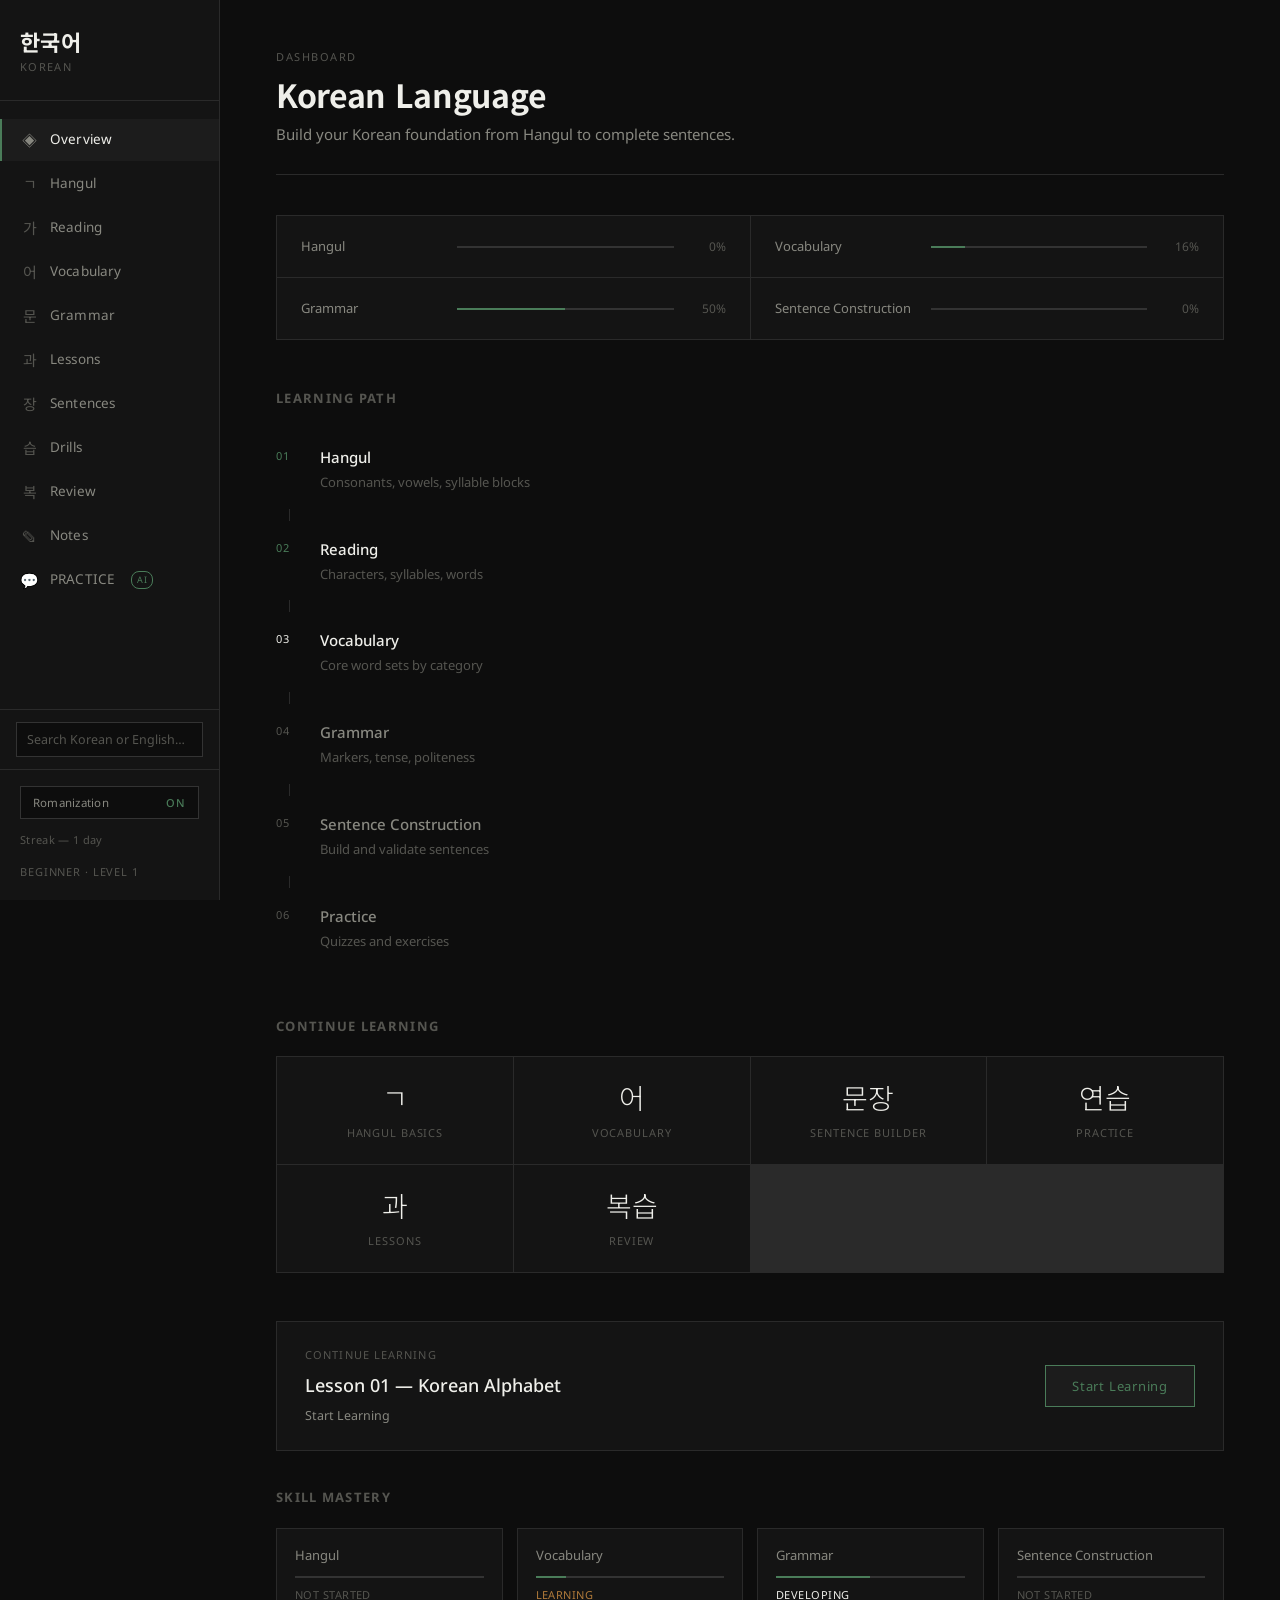
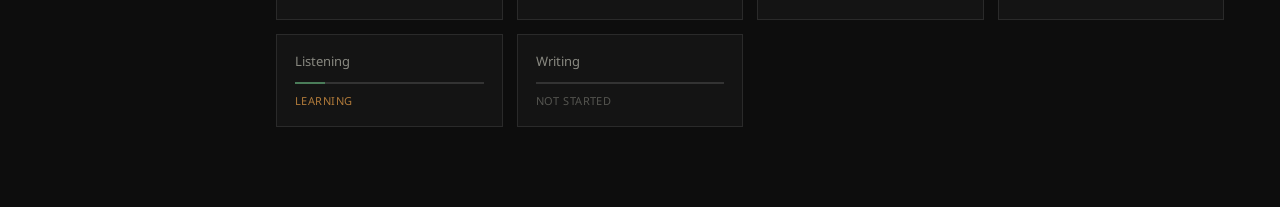
==== dashboard.html @ 7c40046c "Add files via upload" ====
<!DOCTYPE html>
<html lang="ko">
<head>
  <meta charset="UTF-8">
  <meta name="viewport" content="width=device-width, initial-scale=1.0">
  <title>한국어 — Korean Language</title>
  <link rel="preconnect" href="https://fonts.googleapis.com">
  <link rel="preconnect" href="https://fonts.gstatic.com" crossorigin>
  <link href="https://fonts.googleapis.com/css2?family=Noto+Sans+KR:wght@300;400;500;700&family=Noto+Sans:wght@300;400;500;600&display=swap" rel="stylesheet">
  <link rel="stylesheet" href="style.css">
</head>
<body>

  <!-- MOBILE TOPBAR -->
  <div class="mobile-topbar" id="mobileTopbar">
    <button type="button" class="mobile-menu-btn" id="mobileMenuBtn" aria-label="Toggle navigation menu" aria-expanded="false" aria-controls="sidebar">
      <span class="mobile-menu-icon"></span>
    </button>
    <span class="mobile-topbar-title">Korean Learning Dashboard</span>
  </div>

  <!-- SIDEBAR BACKDROP (mobile only) -->
  <div class="sidebar-backdrop" id="sidebarBackdrop"></div>

  <!-- SIDEBAR -->
  <nav class="sidebar" id="sidebar">
    <div class="sidebar-header">
      <span class="sidebar-logo-kr">한국어</span>
      <span class="sidebar-logo-en">Korean</span>
    </div>
    <ul class="sidebar-nav">
      <li><a href="#" class="nav-link active" data-section="overview">
        <span class="nav-icon">◈</span> Overview
      </a></li>
      <li><a href="#" class="nav-link" data-section="hangul">
        <span class="nav-icon">ㄱ</span> Hangul
      </a></li>
      <li><a href="#" class="nav-link" data-section="reading">
        <span class="nav-icon">가</span> Reading
      </a></li>
      <li><a href="#" class="nav-link" data-section="vocabulary">
        <span class="nav-icon">어</span> Vocabulary
      </a></li>
      <li><a href="#" class="nav-link" data-section="grammar">
        <span class="nav-icon">문</span> Grammar
      </a></li>
      <li><a href="#" class="nav-link" data-section="lessons">
        <span class="nav-icon">과</span> Lessons
      </a></li>
      <li><a href="#" class="nav-link" data-section="builder">
        <span class="nav-icon">장</span> Sentences
      </a></li>
      <li><a href="#" class="nav-link" data-section="practice">
        <span class="nav-icon">습</span> Drills
      </a></li>
      <li><a href="#" class="nav-link" data-section="review">
        <span class="nav-icon">복</span> Review
      </a></li>
      <li><a href="#" class="nav-link" data-section="notes">
        <span class="nav-icon">✎</span> Notes <span class="nav-badge-count" id="notesNavCount"></span>
      </a></li>
      <li><a href="practice.html" class="nav-link nav-link-external">
        <span class="nav-icon">💬</span> PRACTICE <span class="nav-badge-ai">AI</span>
      </a></li>
    </ul>
    <div class="sidebar-search">
      <input type="text" id="globalSearch" class="sidebar-search-input" placeholder="Search Korean or English…" aria-label="Search vocabulary, grammar, and Hangul">
      <div class="sidebar-search-results" id="globalSearchResults"></div>
    </div>
    <div class="sidebar-footer">
      <button class="rom-toggle" id="romToggle" type="button" aria-pressed="true">
        <span class="rom-toggle-label">Romanization</span>
        <span class="rom-toggle-state" id="romToggleState">ON</span>
      </button>
      <div class="sidebar-streak" id="sidebarStreak">Streak — 0 days</div>
      <span class="sidebar-level">Beginner · Level 1</span>
    </div>
  </nav>

  <!-- MOBILE NAV -->
  <nav class="mobile-nav" id="mobileNav">
    <a href="#" class="mobile-nav-link active" data-section="overview">Overview</a>
    <a href="#" class="mobile-nav-link" data-section="hangul">Hangul</a>
    <a href="#" class="mobile-nav-link" data-section="vocabulary">Vocab</a>
    <a href="#" class="mobile-nav-link" data-section="lessons">Lessons</a>
    <a href="#" class="mobile-nav-link" data-section="builder">Sentences</a>
    <a href="#" class="mobile-nav-link" data-section="practice">Drills</a>
    <a href="#" class="mobile-nav-link" data-section="review">Review</a>
    <a href="#" class="mobile-nav-link" data-section="notes">Notes</a>
    <a href="practice.html" class="mobile-nav-link">PRACTICE</a>
  </nav>

  <!-- MAIN CONTENT -->
  <main class="main" id="main">

    <!-- ===================== OVERVIEW ===================== -->
    <section class="section active" id="section-overview">
      <div class="section-header">
        <p class="section-eyebrow">Dashboard</p>
        <h1 class="section-title">Korean Language</h1>
        <p class="section-subtitle">Build your Korean foundation from Hangul to complete sentences.</p>
      </div>

      <div class="progress-grid" id="overviewProgressGrid">
        <div class="progress-card">
          <div class="progress-label">Hangul</div>
          <div class="progress-track">
            <div class="progress-fill" id="overviewProgressFill-hangul" style="width: 0%"></div>
          </div>
          <div class="progress-value" id="overviewProgressValue-hangul">0%</div>
        </div>
        <div class="progress-card">
          <div class="progress-label">Vocabulary</div>
          <div class="progress-track">
            <div class="progress-fill" id="overviewProgressFill-vocabulary" style="width: 0%"></div>
          </div>
          <div class="progress-value" id="overviewProgressValue-vocabulary">0%</div>
        </div>
        <div class="progress-card">
          <div class="progress-label">Grammar</div>
          <div class="progress-track">
            <div class="progress-fill" id="overviewProgressFill-grammar" style="width: 0%"></div>
          </div>
          <div class="progress-value" id="overviewProgressValue-grammar">0%</div>
        </div>
        <div class="progress-card">
          <div class="progress-label">Sentence Construction</div>
          <div class="progress-track">
            <div class="progress-fill" id="overviewProgressFill-sentence" style="width: 0%"></div>
          </div>
          <div class="progress-value" id="overviewProgressValue-sentence">0%</div>
        </div>
      </div>

      <div class="path-overview">
        <h2 class="subsection-title">Learning Path</h2>
        <div class="path-steps">
          <div class="path-step completed">
            <div class="path-step-num">01</div>
            <div class="path-step-info">
              <div class="path-step-name">Hangul</div>
              <div class="path-step-desc">Consonants, vowels, syllable blocks</div>
            </div>
          </div>
          <div class="path-connector"></div>
          <div class="path-step completed">
            <div class="path-step-num">02</div>
            <div class="path-step-info">
              <div class="path-step-name">Reading</div>
              <div class="path-step-desc">Characters, syllables, words</div>
            </div>
          </div>
          <div class="path-connector"></div>
          <div class="path-step active-step">
            <div class="path-step-num">03</div>
            <div class="path-step-info">
              <div class="path-step-name">Vocabulary</div>
              <div class="path-step-desc">Core word sets by category</div>
            </div>
          </div>
          <div class="path-connector"></div>
          <div class="path-step">
            <div class="path-step-num">04</div>
            <div class="path-step-info">
              <div class="path-step-name">Grammar</div>
              <div class="path-step-desc">Markers, tense, politeness</div>
            </div>
          </div>
          <div class="path-connector"></div>
          <div class="path-step">
            <div class="path-step-num">05</div>
            <div class="path-step-info">
              <div class="path-step-name">Sentence Construction</div>
              <div class="path-step-desc">Build and validate sentences</div>
            </div>
          </div>
          <div class="path-connector"></div>
          <div class="path-step">
            <div class="path-step-num">06</div>
            <div class="path-step-info">
              <div class="path-step-name">Practice</div>
              <div class="path-step-desc">Quizzes and exercises</div>
            </div>
          </div>
        </div>
      </div>

      <div class="overview-quick">
        <h2 class="subsection-title">Continue Learning</h2>
        <div class="quick-grid">
          <button class="quick-card" data-goto="hangul">
            <div class="quick-kr">ㄱ</div>
            <div class="quick-label">Hangul Basics</div>
          </button>
          <button class="quick-card" data-goto="vocabulary">
            <div class="quick-kr">어</div>
            <div class="quick-label">Vocabulary</div>
          </button>
          <button class="quick-card" data-goto="builder">
            <div class="quick-kr">문장</div>
            <div class="quick-label">Sentence Builder</div>
          </button>
          <button class="quick-card" data-goto="practice">
            <div class="quick-kr">연습</div>
            <div class="quick-label">Practice</div>
          </button>
          <button class="quick-card" data-goto="lessons">
            <div class="quick-kr">과</div>
            <div class="quick-label">Lessons</div>
          </button>
          <button class="quick-card" data-goto="review">
            <div class="quick-kr">복습</div>
            <div class="quick-label">Review</div>
          </button>
        </div>
      </div>

      <div class="overview-continue" id="overviewContinue"></div>
    </section>

    <!-- ===================== HANGUL ===================== -->
    <section class="section" id="section-hangul">
      <div class="section-header">
        <p class="section-eyebrow">Foundations</p>
        <h1 class="section-title">Hangul</h1>
        <p class="section-subtitle">The Korean writing system. 24 base letters form every syllable block.</p>
      </div>

      <div class="hangul-tabs">
        <button class="htab active" data-htab="consonants">Consonants</button>
        <button class="htab" data-htab="vowels">Vowels</button>
        <button class="htab" data-htab="syllables">Syllable Blocks</button>
        <button class="htab" data-htab="batchim">Batchim</button>
      </div>

      <!-- CONSONANTS -->
      <div class="htab-panel active" id="htab-consonants">
        <p class="panel-note">Korean has 14 basic consonants. Each has a name and a sound value.</p>
        <div class="hangul-grid" id="consonantGrid"></div>
        <div class="hangul-detail" id="consonantDetail">
          <div class="detail-placeholder">Select a consonant to explore it.</div>
        </div>
      </div>

      <!-- VOWELS -->
      <div class="htab-panel" id="htab-vowels">
        <p class="panel-note">Korean has 10 basic vowels and 11 compound vowels.</p>
        <div class="hangul-grid" id="vowelGrid"></div>
        <div class="hangul-detail" id="vowelDetail">
          <div class="detail-placeholder">Select a vowel to explore it.</div>
        </div>
      </div>

      <!-- SYLLABLE BLOCKS -->
      <div class="htab-panel" id="htab-syllables">
        <p class="panel-note">Korean syllables are written as blocks. Each block contains at minimum one consonant and one vowel.</p>
        <div class="syllable-demo">
          <div class="syllable-equation">
            <div class="syllable-part">
              <div class="syl-char">ㄱ</div>
              <div class="syl-role">Consonant (onset)</div>
            </div>
            <div class="syllable-plus">+</div>
            <div class="syllable-part">
              <div class="syl-char">ㅏ</div>
              <div class="syl-role">Vowel</div>
            </div>
            <div class="syllable-plus">=</div>
            <div class="syllable-part result">
              <div class="syl-char">가</div>
              <div class="syl-role">Syllable block</div>
            </div>
          </div>
        </div>
        <div class="syllable-examples">
          <div class="syl-example-row" id="syllableExamples"></div>
        </div>
      </div>

      <!-- BATCHIM -->
      <div class="htab-panel" id="htab-batchim">
        <p class="panel-note">Batchim (받침) is the final consonant in a syllable block. It sits below the vowel.</p>
        <div class="batchim-demo">
          <div class="syllable-equation">
            <div class="syllable-part">
              <div class="syl-char">ㄱ</div>
              <div class="syl-role">Onset</div>
            </div>
            <div class="syllable-plus">+</div>
            <div class="syllable-part">
              <div class="syl-char">ㅏ</div>
              <div class="syl-role">Vowel</div>
            </div>
            <div class="syllable-plus">+</div>
            <div class="syllable-part">
              <div class="syl-char">ㄱ</div>
              <div class="syl-role">Batchim</div>
            </div>
            <div class="syllable-plus">=</div>
            <div class="syllable-part result">
              <div class="syl-char">각</div>
              <div class="syl-role">Syllable with batchim</div>
            </div>
          </div>
        </div>
        <div class="batchim-grid" id="batchimGrid"></div>
      </div>

      <!-- CONSTRUCTOR -->
      <div class="hangul-constructor">
        <h2 class="subsection-title">Syllable Constructor</h2>
        <p class="panel-note">Select a consonant and a vowel to form a syllable block.</p>
        <div class="constructor-area">
          <div class="constructor-picker">
            <div class="picker-group">
              <div class="picker-label">Consonant</div>
              <div class="picker-chars" id="constructorConsonants"></div>
            </div>
            <div class="picker-group">
              <div class="picker-label">Vowel</div>
              <div class="picker-chars" id="constructorVowels"></div>
            </div>
          </div>
          <div class="constructor-result">
            <div class="result-equation" id="constructorEquation">
              <span class="eq-part" id="eqConsonant">—</span>
              <span class="eq-op">+</span>
              <span class="eq-part" id="eqVowel">—</span>
              <span class="eq-op">=</span>
              <span class="eq-result" id="eqResult">—</span>
            </div>
          </div>
        </div>
      </div>
    </section>

    <!-- ===================== READING ===================== -->
    <section class="section" id="section-reading">
      <div class="section-header">
        <p class="section-eyebrow">Reading</p>
        <h1 class="section-title">Reading Practice</h1>
        <p class="section-subtitle">From individual characters to complete words and phrases.</p>
      </div>

      <div class="reading-levels">
        <div class="reading-level">
          <div class="rl-label">Characters</div>
          <div class="rl-chars">
            <span class="rl-char">가</span>
            <span class="rl-char">나</span>
            <span class="rl-char">다</span>
            <span class="rl-char">라</span>
            <span class="rl-char">마</span>
            <span class="rl-char">바</span>
            <span class="rl-char">사</span>
            <span class="rl-char">아</span>
          </div>
        </div>
        <div class="reading-level">
          <div class="rl-label">Words</div>
          <div class="rl-words">
            <div class="rl-word">
              <div class="rl-word-kr">학교</div>
              <div class="rl-word-rom">hak·gyo</div>
              <div class="rl-word-en">school</div>
            </div>
            <div class="rl-word">
              <div class="rl-word-kr">친구</div>
              <div class="rl-word-rom">chin·gu</div>
              <div class="rl-word-en">friend</div>
            </div>
            <div class="rl-word">
              <div class="rl-word-kr">한국어</div>
              <div class="rl-word-rom">han·gu·geo</div>
              <div class="rl-word-en">Korean language</div>
            </div>
            <div class="rl-word">
              <div class="rl-word-kr">사랑</div>
              <div class="rl-word-rom">sa·rang</div>
              <div class="rl-word-en">love</div>
            </div>
          </div>
        </div>
        <div class="reading-level">
          <div class="rl-label">Sentences</div>
          <div class="rl-sentences">
            <div class="rl-sentence">
              <div class="rl-sentence-kr">안녕하세요.</div>
              <div class="rl-sentence-en">Hello. (formal greeting)</div>
            </div>
            <div class="rl-sentence">
              <div class="rl-sentence-kr">감사합니다.</div>
              <div class="rl-sentence-en">Thank you.</div>
            </div>
            <div class="rl-sentence">
              <div class="rl-sentence-kr">저는 학생이에요.</div>
              <div class="rl-sentence-en">I am a student.</div>
            </div>
            <div class="rl-sentence">
              <div class="rl-sentence-kr">한국어를 공부해요.</div>
              <div class="rl-sentence-en">I study Korean.</div>
            </div>
          </div>
        </div>
      </div>
    </section>

    <!-- ===================== VOCABULARY ===================== -->
    <section class="section" id="section-vocabulary">
      <div class="section-header">
        <p class="section-eyebrow">Vocabulary</p>
        <h1 class="section-title">Word Sets</h1>
        <p class="section-subtitle">Core vocabulary organized by category.</p>
      </div>

      <div class="vocab-category-tabs">
        <button class="vtab active" data-vcat="greetings">Greetings</button>
        <button class="vtab" data-vcat="numbers">Numbers</button>
        <button class="vtab" data-vcat="people">People</button>
        <button class="vtab" data-vcat="places">Places</button>
        <button class="vtab" data-vcat="food">Food</button>
        <button class="vtab" data-vcat="daily">Daily Life</button>
      </div>

      <div class="vocab-list" id="vocabList"></div>
    </section>

    <!-- ===================== GRAMMAR ===================== -->
    <section class="section" id="section-grammar">
      <div class="section-header">
        <p class="section-eyebrow">Grammar</p>
        <h1 class="section-title">Korean Grammar</h1>
        <p class="section-subtitle">Korean is an SOV language. Markers attach to nouns to indicate their grammatical role.</p>
      </div>

      <div class="grammar-lessons" id="grammarLessons"></div>
    </section>

    <!-- ===================== SENTENCE BUILDER ===================== -->
    <section class="section" id="section-builder">
      <div class="section-header">
        <p class="section-eyebrow">Sentence Construction</p>
        <h1 class="section-title">Sentence Builder</h1>
        <p class="section-subtitle">Arrange word blocks to form correct Korean sentences.</p>
      </div>

      <div class="builder-mode-tabs" id="builderModeTabs">
        <button class="bmtab active" data-bmode="guided">1 · Guided</button>
        <button class="bmtab" data-bmode="distractor">2 · Distractors</button>
        <button class="bmtab" data-bmode="order">3 · Word Order</button>
        <button class="bmtab" data-bmode="semiguided">4 · Semi-Guided</button>
        <button class="bmtab" data-bmode="free">5 · Free Writing</button>
      </div>

      <div class="builder-progress-bar">
        <div class="builder-level-label">Level <span id="builderLevelNum">1</span> · <span id="builderLevelDesc">Basic Subject + Verb</span></div>
        <div class="builder-level-track">
          <div class="builder-level-fill" id="builderLevelFill"></div>
        </div>
      </div>

      <div class="builder-exercise" id="builderExerciseGuided">
        <div class="builder-prompt">
          <div class="builder-prompt-label">Translate into Korean:</div>
          <div class="builder-prompt-text" id="builderPrompt"></div>
        </div>

        <div class="builder-workspace">
          <div class="builder-workspace-label">Your sentence</div>
          <div class="builder-slots" id="builderSlots"></div>
          <button class="builder-clear" id="builderClear">Clear</button>
        </div>

        <div class="builder-blocks-area">
          <div class="builder-blocks-label" id="builderBlocksLabel">Available words</div>
          <div class="builder-blocks" id="builderBlocks"></div>
        </div>

        <div class="builder-feedback" id="builderFeedback"></div>
        <div class="builder-explanation" id="builderExplanation"></div>

        <div class="builder-actions">
          <button class="btn-check" id="builderCheck">Check</button>
          <button class="btn-next" id="builderNext" style="display:none">Next Exercise</button>
        </div>
      </div>

      <!-- FREE WRITING MODE -->
      <div class="builder-exercise builder-free" id="builderExerciseFree" style="display:none">
        <div class="builder-prompt">
          <div class="builder-prompt-label">Write in Korean:</div>
          <div class="builder-prompt-text" id="freePrompt"></div>
        </div>
        <textarea class="free-writing-input" id="freeInput" rows="2" placeholder="한국어로 입력하세요…" aria-label="Free writing Korean input"></textarea>

        <div class="keyboard-toggle-row">
          <button class="keyboard-toggle" id="freeKeyboardToggle" type="button">Show Korean Keyboard</button>
        </div>
        <div class="korean-keyboard" id="freeKeyboard" style="display:none"></div>

        <div class="builder-feedback" id="freeFeedback"></div>
        <div class="builder-explanation" id="freeExplanation"></div>

        <div class="builder-actions">
          <button class="btn-check" id="freeCheck">Check</button>
          <button class="btn-next" id="freeNext" style="display:none">Next Exercise</button>
        </div>
      </div>
    </section>

    <!-- ===================== PRACTICE ===================== -->
    <section class="section" id="section-practice">
      <div class="section-header">
        <p class="section-eyebrow">Practice</p>
        <h1 class="section-title">Exercises</h1>
        <p class="section-subtitle">Test your knowledge with focused drills.</p>
      </div>

      <div class="practice-mode-tabs">
        <button class="ptab active" data-pmode="hangul-quiz">Hangul Quiz</button>
        <button class="ptab" data-pmode="vocab-quiz">Vocabulary Quiz</button>
        <button class="ptab" data-pmode="word-order">Word Order</button>
        <button class="ptab" data-pmode="listening">Listening</button>
        <button class="ptab" data-pmode="translation">Translation</button>
        <button class="ptab" data-pmode="free-writing">Free Writing</button>
        <button class="ptab" data-pmode="dictation">Dictation</button>
        <button class="ptab" data-pmode="conversation">Conversation</button>
        <button class="ptab" data-pmode="debate">Debate / Opinion</button>
      </div>

      <div class="practice-area" id="practiceArea"></div>
    </section>

    <!-- ===================== LESSONS ===================== -->
    <section class="section" id="section-lessons">
      <div class="section-header">
        <p class="section-eyebrow">Guided Curriculum</p>
        <h1 class="section-title">Lessons</h1>
        <p class="section-subtitle">A structured course from the Hangul alphabet to full Korean sentences.</p>
      </div>

      <div class="lesson-continue" id="lessonContinue"></div>

      <div class="lesson-curriculum" id="lessonCurriculum"></div>

      <!-- LESSON VIEW (single focused lesson) -->
      <div class="lesson-view" id="lessonView">
        <button class="lesson-back" id="lessonBack" aria-label="Back to curriculum">← Back to Lessons</button>
        <div class="lesson-view-inner" id="lessonViewInner"></div>
      </div>
    </section>

    <!-- ===================== REVIEW ===================== -->
    <section class="section" id="section-review">
      <div class="section-header">
        <p class="section-eyebrow">Reinforcement</p>
        <h1 class="section-title">Review</h1>
        <p class="section-subtitle">Bring back material you've already studied, and revisit past mistakes.</p>
      </div>

      <div class="review-summary" id="reviewSummary"></div>

      <div class="review-mistakes" id="reviewMistakes"></div>

      <div class="review-session" id="reviewSession"></div>
    </section>

    <!-- ===================== NOTES ===================== -->
    <section class="section" id="section-notes">
      <div class="section-header">
        <p class="section-eyebrow">Your Own Words</p>
        <h1 class="section-title">Notes</h1>
        <p class="section-subtitle">Write down anything you want to remember — no limit on how many notes or how long they are. Saved on this device, exportable as PDF, and shareable.</p>
      </div>

      <div class="notes-toolbar">
        <button class="btn-primary" id="notesNewBtn" type="button">+ New Note</button>
        <input type="text" id="notesSearch" class="notes-search-input" placeholder="Search your notes…" aria-label="Search notes">
        <select id="notesTagFilter" class="notes-tag-filter" aria-label="Filter by tag">
          <option value="">All tags</option>
        </select>
        <div class="notes-toolbar-spacer"></div>
        <button class="btn-secondary" id="notesExportAllBtn" type="button">Export All as PDF</button>
        <button class="btn-secondary" id="notesShareAllBtn" type="button">Share All</button>
      </div>

      <div class="notes-empty" id="notesEmpty" style="display:none">
        <p>You haven't written any notes yet.</p>
        <p class="notes-empty-sub">Tip: while studying Vocabulary or Grammar, click the small "＋ Note" button next to any word or sentence to save it here instantly.</p>
      </div>

      <div class="notes-grid" id="notesGrid"></div>
    </section>

  </main>

  <!-- NOTE EDITOR MODAL -->
  <div class="notes-modal-backdrop" id="notesModalBackdrop">
    <div class="notes-modal" role="dialog" aria-modal="true" aria-labelledby="notesModalTitle">
      <div class="notes-modal-header">
        <span id="notesModalTitle">New Note</span>
        <button class="notes-modal-close" id="notesModalClose" type="button" aria-label="Close">×</button>
      </div>
      <div class="notes-modal-body">
        <div class="notes-modal-source" id="notesModalSource" style="display:none"></div>
        <input type="text" id="notesFieldTitle" class="notes-field-title" placeholder="Note title…" maxlength="200">
        <div class="notes-field-row">
          <label for="notesFieldTag" class="notes-field-label">Tag</label>
          <select id="notesFieldTag" class="notes-field-tag">
            <option value="general">General</option>
            <option value="hangul">Hangul</option>
            <option value="vocabulary">Vocabulary</option>
            <option value="grammar">Grammar</option>
            <option value="lesson">Lesson</option>
            <option value="mistake">Mistake to fix</option>
            <option value="culture">Culture</option>
            <option value="question">Question</option>
          </select>
        </div>
        <textarea id="notesFieldBody" class="notes-field-body" placeholder="Write as much as you want — there's no character limit…" rows="10"></textarea>
      </div>
      <div class="notes-modal-footer">
        <button class="btn-secondary" id="notesDeleteBtn" type="button" style="display:none">Delete</button>
        <div class="notes-modal-footer-spacer"></div>
        <button class="btn-secondary" id="notesCancelBtn" type="button">Cancel</button>
        <button class="btn-primary" id="notesSaveBtn" type="button">Save Note</button>
      </div>
    </div>
  </div>

  <script src="notesStorage.js"></script>
  <script src="pdfExport.js"></script>
  <script src="script.js"></script>
</body>
</html>
---- style.css ----
/* ============================================================
   KOREAN LANGUAGE LEARNING PLATFORM
   Design: Formal · Minimal · Monochrome
   ============================================================ */

/* --- TOKENS ------------------------------------------------- */
:root {
  --bg:          #0D0D0D;
  --surface:     #141414;
  --surface-2:   #1C1C1C;
  --border:      #2A2A2A;
  --border-light:#333333;
  --text:        #EFEFEA;
  --text-muted:  #888880;
  --text-dim:    #555550;
  --accent:      #4A7C59;   /* success / active only */
  --warn:        #B07A3A;
  --error:       #8A3A3A;
  --kr-font:     'Noto Sans KR', 'Apple SD Gothic Neo', 'Malgun Gothic', sans-serif;
  --ui-font:     'Noto Sans', -apple-system, BlinkMacSystemFont, sans-serif;
  --sidebar-w:   220px;
  --mobile-nav-h:52px;
  --mobile-topbar-h: 52px;
  --transition:  0.15s ease;
}

/* --- RESET -------------------------------------------------- */
*, *::before, *::after { box-sizing: border-box; margin: 0; padding: 0; }
html { font-size: 16px; scroll-behavior: smooth; }
body {
  background: var(--bg);
  color: var(--text);
  font-family: var(--ui-font);
  line-height: 1.6;
  min-height: 100vh;
  overflow-x: hidden;
}
a { color: inherit; text-decoration: none; }
button { cursor: pointer; font-family: inherit; }
ul { list-style: none; }

/* --- SIDEBAR ------------------------------------------------ */
.sidebar {
  position: fixed;
  top: 0; left: 0;
  width: var(--sidebar-w);
  height: 100vh;
  background: var(--surface);
  border-right: 1px solid var(--border);
  display: flex;
  flex-direction: column;
  z-index: 100;
  overflow-y: auto;
}

.sidebar-header {
  padding: 28px 20px 24px;
  border-bottom: 1px solid var(--border);
}
.sidebar-logo-kr {
  display: block;
  font-family: var(--kr-font);
  font-size: 22px;
  font-weight: 700;
  letter-spacing: 0.02em;
  color: var(--text);
  line-height: 1.2;
}
.sidebar-logo-en {
  display: block;
  font-size: 11px;
  letter-spacing: 0.12em;
  text-transform: uppercase;
  color: var(--text-dim);
  margin-top: 4px;
}

.sidebar-nav {
  padding: 16px 0;
  flex: 1;
}
.sidebar-nav li { margin: 2px 0; }

.nav-link {
  display: flex;
  align-items: center;
  gap: 10px;
  padding: 9px 20px;
  font-size: 13.5px;
  font-weight: 400;
  color: var(--text-muted);
  letter-spacing: 0.01em;
  transition: color var(--transition), background var(--transition);
  border-radius: 0;
}
.nav-link:hover { color: var(--text); background: var(--surface-2); }
.nav-link.active {
  color: var(--text);
  background: var(--surface-2);
  border-left: 2px solid var(--accent);
  padding-left: 18px;
}

.nav-icon {
  font-family: var(--kr-font);
  font-size: 15px;
  width: 20px;
  text-align: center;
  color: var(--text-dim);
  flex-shrink: 0;
}
.nav-link.active .nav-icon,
.nav-link:hover .nav-icon { color: var(--text-muted); }

.sidebar-footer {
  padding: 16px 20px;
  border-top: 1px solid var(--border);
}
.sidebar-level {
  font-size: 11px;
  letter-spacing: 0.08em;
  text-transform: uppercase;
  color: var(--text-dim);
}

/* --- MAIN --------------------------------------------------- */
.main {
  margin-left: var(--sidebar-w);
  min-height: 100vh;
  padding: 48px 56px 80px;
  max-width: calc(860px + var(--sidebar-w));
}

/* --- SECTIONS ----------------------------------------------- */
.section { display: none; }
.section.active { display: block; }

.section-header {
  margin-bottom: 40px;
  border-bottom: 1px solid var(--border);
  padding-bottom: 28px;
}
.section-eyebrow {
  font-size: 11px;
  letter-spacing: 0.14em;
  text-transform: uppercase;
  color: var(--text-dim);
  margin-bottom: 10px;
}
.section-title {
  font-family: var(--kr-font);
  font-size: 32px;
  font-weight: 700;
  line-height: 1.15;
  color: var(--text);
  letter-spacing: -0.01em;
}
.section-subtitle {
  margin-top: 10px;
  font-size: 15px;
  color: var(--text-muted);
  line-height: 1.6;
  max-width: 560px;
}

.subsection-title {
  font-size: 13px;
  letter-spacing: 0.1em;
  text-transform: uppercase;
  color: var(--text-dim);
  margin-bottom: 20px;
}

/* --- PROGRESS GRID ----------------------------------------- */
.progress-grid {
  display: grid;
  grid-template-columns: repeat(2, 1fr);
  gap: 1px;
  background: var(--border);
  border: 1px solid var(--border);
  margin-bottom: 48px;
}
.progress-card {
  background: var(--surface);
  padding: 20px 24px;
  display: flex;
  align-items: center;
  gap: 16px;
}
.progress-label {
  font-size: 13px;
  color: var(--text-muted);
  min-width: 140px;
  flex-shrink: 0;
}
.progress-track {
  flex: 1;
  height: 2px;
  background: var(--border-light);
  position: relative;
}
.progress-fill {
  height: 100%;
  background: var(--accent);
  transition: width 0.6s ease;
}
.progress-value {
  font-size: 12px;
  color: var(--text-dim);
  min-width: 36px;
  text-align: right;
}

/* --- LEARNING PATH ----------------------------------------- */
.path-overview { margin-bottom: 48px; }
.path-steps { display: flex; flex-direction: column; }
.path-step {
  display: flex;
  align-items: flex-start;
  gap: 16px;
  padding: 16px 0;
}
.path-step-num {
  font-size: 11px;
  letter-spacing: 0.06em;
  color: var(--text-dim);
  min-width: 28px;
  padding-top: 2px;
}
.path-step.completed .path-step-num { color: var(--accent); }
.path-step.active-step .path-step-num { color: var(--text); }
.path-step-name {
  font-size: 15px;
  font-weight: 500;
  color: var(--text-muted);
  margin-bottom: 3px;
}
.path-step.completed .path-step-name { color: var(--text); }
.path-step.active-step .path-step-name { color: var(--text); }
.path-step-desc { font-size: 13px; color: var(--text-dim); }
.path-connector {
  width: 1px;
  height: 12px;
  background: var(--border);
  margin-left: 13px;
}

/* --- QUICK CONTINUE ---------------------------------------- */
.quick-grid {
  display: grid;
  grid-template-columns: repeat(4, 1fr);
  gap: 1px;
  background: var(--border);
  border: 1px solid var(--border);
}
.quick-card {
  background: var(--surface);
  padding: 24px 20px;
  text-align: center;
  border: none;
  transition: background var(--transition);
}
.quick-card:hover { background: var(--surface-2); }
.quick-kr {
  font-family: var(--kr-font);
  font-size: 28px;
  font-weight: 300;
  color: var(--text);
  line-height: 1.2;
  margin-bottom: 10px;
}
.quick-label {
  font-size: 11px;
  letter-spacing: 0.08em;
  text-transform: uppercase;
  color: var(--text-dim);
}

/* --- HANGUL TABS ------------------------------------------- */
.hangul-tabs, .vocab-category-tabs, .practice-mode-tabs {
  display: flex;
  gap: 0;
  border-bottom: 1px solid var(--border);
  margin-bottom: 32px;
}
.htab, .vtab, .ptab {
  padding: 10px 20px;
  background: none;
  border: none;
  font-size: 13px;
  color: var(--text-dim);
  letter-spacing: 0.02em;
  border-bottom: 2px solid transparent;
  margin-bottom: -1px;
  transition: color var(--transition), border-color var(--transition);
}
.htab:hover, .vtab:hover, .ptab:hover { color: var(--text-muted); }
.htab.active, .vtab.active, .ptab.active {
  color: var(--text);
  border-bottom-color: var(--text);
}

.htab-panel { display: none; }
.htab-panel.active { display: block; }

.panel-note {
  font-size: 13.5px;
  color: var(--text-muted);
  margin-bottom: 24px;
  line-height: 1.6;
  max-width: 560px;
}

/* --- HANGUL GRIDS ------------------------------------------ */
.hangul-grid {
  display: grid;
  grid-template-columns: repeat(auto-fill, minmax(68px, 1fr));
  gap: 1px;
  background: var(--border);
  border: 1px solid var(--border);
  margin-bottom: 24px;
}
.hangul-cell {
  background: var(--surface);
  padding: 16px 8px 12px;
  text-align: center;
  cursor: pointer;
  transition: background var(--transition);
}
.hangul-cell:hover { background: var(--surface-2); }
.hangul-cell.selected { background: var(--surface-2); outline: 1px solid var(--accent); }
.hcell-char {
  font-family: var(--kr-font);
  font-size: 26px;
  font-weight: 300;
  color: var(--text);
  line-height: 1;
  margin-bottom: 6px;
}
.hcell-rom {
  font-size: 10px;
  color: var(--text-dim);
  letter-spacing: 0.04em;
}

.hangul-detail {
  border: 1px solid var(--border);
  background: var(--surface);
  padding: 24px 28px;
  min-height: 120px;
  margin-bottom: 40px;
}
.detail-placeholder {
  color: var(--text-dim);
  font-size: 13px;
}
.detail-inner { display: flex; align-items: center; gap: 40px; flex-wrap: wrap; }
.detail-char {
  font-family: var(--kr-font);
  font-size: 72px;
  font-weight: 300;
  color: var(--text);
  line-height: 1;
}
.detail-info { flex: 1; min-width: 160px; }
.detail-name { font-size: 13px; color: var(--text-dim); margin-bottom: 6px; }
.detail-rom { font-size: 22px; font-weight: 500; color: var(--text); margin-bottom: 14px; }
.detail-example { display: flex; align-items: baseline; gap: 12px; }
.detail-ex-kr {
  font-family: var(--kr-font);
  font-size: 36px;
  font-weight: 300;
  color: var(--text);
}
.detail-ex-en { font-size: 14px; color: var(--text-muted); }

/* --- SYLLABLE DEMO ----------------------------------------- */
.syllable-demo, .batchim-demo { margin-bottom: 32px; }
.syllable-equation {
  display: flex;
  align-items: center;
  gap: 16px;
  flex-wrap: wrap;
  padding: 28px;
  background: var(--surface);
  border: 1px solid var(--border);
}
.syllable-part {
  text-align: center;
  min-width: 64px;
}
.syl-char {
  font-family: var(--kr-font);
  font-size: 48px;
  font-weight: 300;
  color: var(--text);
  line-height: 1;
  margin-bottom: 8px;
}
.syllable-part.result .syl-char { color: var(--accent); font-size: 56px; }
.syl-role { font-size: 11px; color: var(--text-dim); letter-spacing: 0.04em; }
.syllable-plus {
  font-size: 22px;
  color: var(--text-dim);
  font-weight: 300;
}

.syllable-examples { margin-top: 24px; }
.syl-example-row {
  display: flex;
  gap: 1px;
  background: var(--border);
  border: 1px solid var(--border);
  flex-wrap: wrap;
}
.syl-example {
  background: var(--surface);
  padding: 16px 20px;
  text-align: center;
  flex: 1;
  min-width: 80px;
}
.syl-ex-eq { font-size: 12px; color: var(--text-dim); margin-bottom: 8px; letter-spacing: 0.02em; }
.syl-ex-result {
  font-family: var(--kr-font);
  font-size: 32px;
  font-weight: 300;
  color: var(--text);
  line-height: 1;
}

/* --- BATCHIM GRID ------------------------------------------ */
.batchim-grid {
  display: grid;
  grid-template-columns: repeat(auto-fill, minmax(80px, 1fr));
  gap: 1px;
  background: var(--border);
  border: 1px solid var(--border);
  margin-top: 24px;
}
.batchim-cell {
  background: var(--surface);
  padding: 14px 10px;
  text-align: center;
}
.bc-syl {
  font-family: var(--kr-font);
  font-size: 28px;
  font-weight: 300;
  color: var(--text);
  margin-bottom: 4px;
}
.bc-rom { font-size: 10px; color: var(--text-dim); }

/* --- SYLLABLE CONSTRUCTOR ---------------------------------- */
.hangul-constructor {
  border-top: 1px solid var(--border);
  padding-top: 36px;
  margin-top: 12px;
}
.constructor-area {
  display: grid;
  grid-template-columns: 1fr auto;
  gap: 24px;
  align-items: start;
}
.picker-group { margin-bottom: 20px; }
.picker-label {
  font-size: 11px;
  letter-spacing: 0.1em;
  text-transform: uppercase;
  color: var(--text-dim);
  margin-bottom: 10px;
}
.picker-chars {
  display: flex;
  flex-wrap: wrap;
  gap: 1px;
  background: var(--border);
  border: 1px solid var(--border);
  max-width: 480px;
}
.picker-char {
  background: var(--surface);
  padding: 10px 14px;
  font-family: var(--kr-font);
  font-size: 20px;
  font-weight: 300;
  color: var(--text-muted);
  border: none;
  cursor: pointer;
  transition: background var(--transition), color var(--transition);
  min-width: 44px;
  text-align: center;
}
.picker-char:hover { background: var(--surface-2); color: var(--text); }
.picker-char.selected { background: var(--surface-2); color: var(--text); outline: 1px solid var(--accent); }

.constructor-result {
  background: var(--surface);
  border: 1px solid var(--border);
  padding: 24px 32px;
  min-width: 220px;
  display: flex;
  align-items: center;
  justify-content: center;
  align-self: center;
}
.result-equation {
  display: flex;
  align-items: center;
  gap: 10px;
  font-family: var(--kr-font);
}
.eq-part {
  font-size: 28px;
  font-weight: 300;
  color: var(--text-muted);
}
.eq-op { font-size: 18px; color: var(--text-dim); }
.eq-result {
  font-size: 48px;
  font-weight: 300;
  color: var(--accent);
  min-width: 56px;
  text-align: center;
}

/* --- READING ----------------------------------------------- */
.reading-levels { display: flex; flex-direction: column; gap: 32px; }
.reading-level {
  border: 1px solid var(--border);
  background: var(--surface);
}
.rl-label {
  font-size: 11px;
  letter-spacing: 0.1em;
  text-transform: uppercase;
  color: var(--text-dim);
  padding: 12px 20px;
  border-bottom: 1px solid var(--border);
}
.rl-chars {
  display: flex;
  flex-wrap: wrap;
  gap: 1px;
  background: var(--border);
  padding: 1px;
  border-top: none;
}
.rl-char {
  background: var(--surface);
  font-family: var(--kr-font);
  font-size: 36px;
  font-weight: 300;
  color: var(--text);
  padding: 20px 28px;
  line-height: 1;
}
.rl-words {
  display: grid;
  grid-template-columns: repeat(auto-fill, minmax(140px, 1fr));
  gap: 1px;
  background: var(--border);
}
.rl-word {
  background: var(--surface);
  padding: 20px;
}
.rl-word-kr {
  font-family: var(--kr-font);
  font-size: 28px;
  font-weight: 300;
  color: var(--text);
  margin-bottom: 6px;
  line-height: 1.2;
}
.rl-word-rom { font-size: 11px; color: var(--text-dim); margin-bottom: 4px; }
.rl-word-en { font-size: 13px; color: var(--text-muted); }
.rl-sentences { padding: 0; }
.rl-sentence {
  padding: 18px 20px;
  border-bottom: 1px solid var(--border);
}
.rl-sentence:last-child { border-bottom: none; }
.rl-sentence-kr {
  font-family: var(--kr-font);
  font-size: 22px;
  font-weight: 300;
  color: var(--text);
  margin-bottom: 5px;
  line-height: 1.4;
}
.rl-sentence-en { font-size: 13px; color: var(--text-muted); }

/* --- VOCABULARY -------------------------------------------- */
.vocab-list {
  display: grid;
  grid-template-columns: 1fr;
  gap: 1px;
  background: var(--border);
  border: 1px solid var(--border);
}
.vocab-item {
  background: var(--surface);
  display: grid;
  grid-template-columns: 1fr 1fr 1fr;
  align-items: start;
  padding: 20px 24px;
  gap: 20px;
  transition: background var(--transition);
}
.vocab-item:hover { background: var(--surface-2); }
.vocab-kr {
  font-family: var(--kr-font);
  font-size: 28px;
  font-weight: 300;
  color: var(--text);
  line-height: 1.2;
}
.vocab-rom {
  font-size: 11px;
  color: var(--text-dim);
  margin-top: 4px;
  letter-spacing: 0.03em;
}
.vocab-en {
  font-size: 15px;
  font-weight: 500;
  color: var(--text);
  padding-top: 4px;
}
.vocab-example {
  font-size: 12.5px;
  color: var(--text-dim);
  line-height: 1.6;
}
.vocab-example-kr {
  font-family: var(--kr-font);
  font-size: 13px;
  color: var(--text-muted);
  margin-bottom: 2px;
}

/* --- GRAMMAR ----------------------------------------------- */
.grammar-lessons { display: flex; flex-direction: column; gap: 32px; }
.grammar-lesson {
  border: 1px solid var(--border);
  background: var(--surface);
}
.grammar-lesson-header {
  padding: 16px 24px;
  border-bottom: 1px solid var(--border);
  display: flex;
  align-items: center;
  gap: 16px;
}
.grammar-lesson-num {
  font-size: 11px;
  letter-spacing: 0.06em;
  color: var(--text-dim);
  min-width: 28px;
}
.grammar-lesson-title {
  font-size: 14px;
  font-weight: 500;
  color: var(--text);
}
.grammar-lesson-body { padding: 24px; }
.grammar-sentence {
  font-family: var(--kr-font);
  font-size: 26px;
  font-weight: 300;
  color: var(--text);
  margin-bottom: 24px;
  letter-spacing: 0.02em;
  line-height: 1.4;
}

/* Morpheme annotation — the signature element */
.morpheme-stack {
  display: flex;
  align-items: flex-start;
  gap: 0;
  margin-bottom: 24px;
  flex-wrap: wrap;
}
.morpheme {
  display: flex;
  flex-direction: column;
  align-items: center;
  padding: 0 12px;
  border-left: 1px solid var(--border);
  min-width: 60px;
}
.morpheme:first-child { border-left: none; padding-left: 0; }
.morpheme-kr {
  font-family: var(--kr-font);
  font-size: 22px;
  font-weight: 400;
  color: var(--text);
  line-height: 1.2;
  margin-bottom: 6px;
}
.morpheme-role {
  font-size: 10px;
  letter-spacing: 0.06em;
  text-transform: uppercase;
  color: var(--text-dim);
  margin-bottom: 4px;
}
.morpheme-gloss {
  font-size: 12px;
  color: var(--text-muted);
  text-align: center;
}
.morpheme-connector {
  display: flex;
  align-items: center;
  padding: 0 6px;
  color: var(--text-dim);
  font-size: 16px;
  padding-top: 8px;
}
.grammar-translation {
  font-size: 15px;
  color: var(--text-muted);
  border-top: 1px solid var(--border);
  padding-top: 14px;
  margin-top: 4px;
}
.grammar-rule {
  font-size: 13px;
  color: var(--text-dim);
  line-height: 1.7;
  max-width: 520px;
  margin-top: 12px;
}
.grammar-rule strong { color: var(--text-muted); font-weight: 500; }

/* --- SENTENCE BUILDER -------------------------------------- */
.builder-progress-bar {
  margin-bottom: 32px;
}
.builder-level-label {
  font-size: 12px;
  letter-spacing: 0.06em;
  text-transform: uppercase;
  color: var(--text-dim);
  margin-bottom: 8px;
}
.builder-level-track {
  height: 2px;
  background: var(--border-light);
}
.builder-level-fill {
  height: 100%;
  background: var(--accent);
  transition: width 0.5s ease;
}

.builder-exercise { display: flex; flex-direction: column; gap: 24px; }

.builder-prompt {
  background: var(--surface);
  border: 1px solid var(--border);
  padding: 24px 28px;
}
.builder-prompt-label {
  font-size: 11px;
  letter-spacing: 0.1em;
  text-transform: uppercase;
  color: var(--text-dim);
  margin-bottom: 10px;
}
.builder-prompt-text {
  font-size: 20px;
  font-weight: 400;
  color: var(--text);
}

.builder-workspace {
  background: var(--surface);
  border: 1px solid var(--border);
  padding: 20px 24px;
}
.builder-workspace-label {
  font-size: 11px;
  letter-spacing: 0.1em;
  text-transform: uppercase;
  color: var(--text-dim);
  margin-bottom: 12px;
}
.builder-slots {
  display: flex;
  flex-wrap: wrap;
  gap: 6px;
  min-height: 52px;
  align-items: center;
  padding: 10px;
  border: 1px solid var(--border-light);
  background: var(--bg);
  margin-bottom: 12px;
}
.builder-slot {
  font-family: var(--kr-font);
  font-size: 18px;
  font-weight: 400;
  color: var(--text);
  background: var(--surface-2);
  border: 1px solid var(--border-light);
  padding: 8px 14px;
  cursor: pointer;
  transition: opacity var(--transition);
  line-height: 1.2;
}
.builder-slot:hover { opacity: 0.7; }
.builder-clear {
  font-size: 11px;
  letter-spacing: 0.08em;
  text-transform: uppercase;
  color: var(--text-dim);
  background: none;
  border: none;
  padding: 0;
  transition: color var(--transition);
}
.builder-clear:hover { color: var(--text-muted); }

.builder-blocks-area {
  background: var(--surface);
  border: 1px solid var(--border);
  padding: 20px 24px;
}
.builder-blocks-label {
  font-size: 11px;
  letter-spacing: 0.1em;
  text-transform: uppercase;
  color: var(--text-dim);
  margin-bottom: 12px;
}
.builder-blocks {
  display: flex;
  flex-wrap: wrap;
  gap: 6px;
}
.builder-block {
  font-family: var(--kr-font);
  font-size: 18px;
  font-weight: 400;
  color: var(--text);
  background: var(--surface-2);
  border: 1px solid var(--border-light);
  padding: 10px 16px;
  cursor: pointer;
  transition: background var(--transition), color var(--transition);
  line-height: 1.2;
}
.builder-block:hover { background: var(--border-light); }
.builder-block.used {
  opacity: 0.25;
  cursor: default;
  pointer-events: none;
}

.builder-feedback {
  font-size: 13.5px;
  min-height: 20px;
  padding: 0 2px;
}
.builder-feedback.correct { color: var(--accent); }
.builder-feedback.incorrect { color: var(--warn); }

.builder-actions { display: flex; gap: 12px; }
.btn-check, .btn-next {
  padding: 10px 28px;
  font-size: 13px;
  letter-spacing: 0.06em;
  font-weight: 500;
  border: 1px solid var(--border-light);
  background: var(--surface);
  color: var(--text);
  transition: background var(--transition), border-color var(--transition);
}
.btn-check:hover, .btn-next:hover {
  background: var(--surface-2);
  border-color: var(--text-dim);
}
.btn-check:disabled, .btn-next:disabled {
  opacity: 0.35;
  cursor: default;
  pointer-events: none;
}
.btn-next {
  background: var(--surface-2);
  border-color: var(--accent);
  color: var(--accent);
}

/* --- PRACTICE ---------------------------------------------- */
.practice-area {
  margin-top: 8px;
}
.quiz-card {
  background: var(--surface);
  border: 1px solid var(--border);
  padding: 32px;
  max-width: 560px;
}
.quiz-question-label {
  font-size: 11px;
  letter-spacing: 0.1em;
  text-transform: uppercase;
  color: var(--text-dim);
  margin-bottom: 20px;
}
.quiz-char {
  font-family: var(--kr-font);
  font-size: 80px;
  font-weight: 300;
  color: var(--text);
  line-height: 1;
  margin-bottom: 32px;
}
.quiz-options {
  display: grid;
  grid-template-columns: 1fr 1fr;
  gap: 1px;
  background: var(--border);
  border: 1px solid var(--border);
  margin-bottom: 20px;
}
.quiz-option {
  background: var(--surface);
  border: none;
  padding: 16px 20px;
  font-size: 15px;
  color: var(--text-muted);
  text-align: left;
  transition: background var(--transition), color var(--transition);
  font-family: inherit;
}
.quiz-option:hover { background: var(--surface-2); color: var(--text); }
.quiz-option.correct { background: rgba(74,124,89,0.12); color: var(--accent); }
.quiz-option.incorrect { background: rgba(138,58,58,0.12); color: #c06060; }
.quiz-option.disabled { pointer-events: none; }

.quiz-feedback {
  font-size: 13px;
  min-height: 18px;
  margin-bottom: 20px;
}
.quiz-feedback.correct { color: var(--accent); }
.quiz-feedback.incorrect { color: var(--warn); }

.quiz-next {
  padding: 10px 28px;
  font-size: 13px;
  letter-spacing: 0.06em;
  background: var(--surface-2);
  border: 1px solid var(--border-light);
  color: var(--text);
  transition: border-color var(--transition);
  display: none;
}
.quiz-next.visible { display: inline-block; }
.quiz-next:hover { border-color: var(--text-dim); }

/* Word order practice */
.word-order-slots {
  display: flex;
  flex-wrap: wrap;
  gap: 6px;
  min-height: 52px;
  align-items: center;
  padding: 10px;
  border: 1px solid var(--border-light);
  background: var(--bg);
  margin-bottom: 12px;
}
.word-order-block {
  font-family: var(--kr-font);
  font-size: 18px;
  background: var(--surface-2);
  border: 1px solid var(--border-light);
  padding: 8px 14px;
  cursor: pointer;
  color: var(--text);
  transition: background var(--transition);
  line-height: 1.2;
}
.word-order-block:hover { background: var(--border-light); }
.word-order-slot {
  font-family: var(--kr-font);
  font-size: 18px;
  background: var(--surface-2);
  border: 1px solid var(--border-light);
  padding: 8px 14px;
  cursor: pointer;
  color: var(--text);
  line-height: 1.2;
}
.word-order-slot:hover { opacity: 0.7; }
.word-order-check {
  padding: 10px 28px;
  font-size: 13px;
  letter-spacing: 0.06em;
  background: var(--surface);
  border: 1px solid var(--border-light);
  color: var(--text);
  margin-right: 8px;
  transition: background var(--transition);
}
.word-order-check:hover { background: var(--surface-2); }
.word-order-next {
  padding: 10px 28px;
  font-size: 13px;
  letter-spacing: 0.06em;
  background: var(--surface-2);
  border: 1px solid var(--accent);
  color: var(--accent);
  display: none;
  transition: background var(--transition);
}
.word-order-next:hover { background: rgba(74,124,89,0.1); }
.word-order-feedback {
  font-size: 13px;
  min-height: 18px;
  margin: 10px 0;
}
.word-order-feedback.correct { color: var(--accent); }
.word-order-feedback.incorrect { color: var(--warn); }

/* ============================================================
   SIDEBAR: SEARCH / ROMANIZATION TOGGLE / STREAK
   ============================================================ */
.sidebar-search { padding: 12px 16px; border-top: 1px solid var(--border); position: relative; }
.sidebar-search-input {
  width: 100%;
  background: var(--bg);
  border: 1px solid var(--border-light);
  color: var(--text);
  font-size: 12.5px;
  padding: 8px 10px;
  font-family: var(--ui-font);
}
.sidebar-search-input:focus { outline: none; border-color: var(--text-dim); }
.sidebar-search-input::placeholder { color: var(--text-dim); }
.sidebar-search-results {
  position: absolute;
  left: 16px; right: 16px; top: 100%;
  background: var(--surface-2);
  border: 1px solid var(--border-light);
  max-height: 320px;
  overflow-y: auto;
  z-index: 200;
  display: none;
}
.sidebar-search-results.visible { display: block; }
.search-result-item {
  display: block;
  width: 100%;
  text-align: left;
  padding: 10px 12px;
  border-bottom: 1px solid var(--border);
  background: none;
  color: var(--text-muted);
}
.search-result-item:last-child { border-bottom: none; }
.search-result-item:hover { background: var(--surface); color: var(--text); }
.search-result-kr { font-family: var(--kr-font); font-size: 15px; color: var(--text); margin-bottom: 2px; }
.search-result-meta { font-size: 11px; color: var(--text-dim); }
.search-result-empty { padding: 12px; font-size: 12px; color: var(--text-dim); }

.rom-toggle {
  display: flex;
  align-items: center;
  justify-content: space-between;
  width: 100%;
  background: var(--bg);
  border: 1px solid var(--border-light);
  padding: 8px 12px;
  margin-bottom: 12px;
  transition: border-color var(--transition);
}
.rom-toggle:hover { border-color: var(--text-dim); }
.rom-toggle-label { font-size: 11.5px; color: var(--text-muted); letter-spacing: 0.02em; }
.rom-toggle-state { font-size: 11px; letter-spacing: 0.08em; color: var(--accent); font-weight: 500; }
.rom-toggle[aria-pressed="false"] .rom-toggle-state { color: var(--text-dim); }

.sidebar-streak {
  font-size: 11px;
  color: var(--text-dim);
  letter-spacing: 0.03em;
  margin-bottom: 10px;
}

body.rom-off .vocab-rom,
body.rom-off .rl-word-rom,
body.rom-off .hcell-rom,
body.rom-off .detail-rom,
body.rom-off .bc-rom,
body.rom-off .kb-syllable-rom,
body.rom-off .lesson-rom,
body.rom-off .rom-text {
  display: none !important;
}

/* ============================================================
   OVERVIEW: CONTINUE LEARNING CARD
   ============================================================ */
.overview-continue { margin-top: 48px; }
.continue-card {
  border: 1px solid var(--border);
  background: var(--surface);
  padding: 24px 28px;
  display: flex;
  align-items: center;
  justify-content: space-between;
  gap: 20px;
  flex-wrap: wrap;
}
.continue-card-info { min-width: 200px; }
.continue-card-eyebrow {
  font-size: 11px;
  letter-spacing: 0.1em;
  text-transform: uppercase;
  color: var(--text-dim);
  margin-bottom: 8px;
}
.continue-card-title { font-size: 18px; color: var(--text); font-weight: 500; margin-bottom: 6px; }
.continue-card-status { font-size: 12.5px; color: var(--text-muted); }
.continue-card-btn {
  padding: 11px 26px;
  font-size: 13px;
  letter-spacing: 0.06em;
  background: var(--surface-2);
  border: 1px solid var(--accent);
  color: var(--accent);
  transition: background var(--transition);
  flex-shrink: 0;
}
.continue-card-btn:hover { background: rgba(74,124,89,0.1); }

/* ============================================================
   LISTEN / AUDIO BUTTON
   ============================================================ */
.listen-btn {
  display: inline-flex;
  align-items: center;
  gap: 6px;
  background: none;
  border: 1px solid var(--border-light);
  color: var(--text-muted);
  font-size: 11px;
  letter-spacing: 0.04em;
  padding: 5px 10px;
  transition: border-color var(--transition), color var(--transition);
  vertical-align: middle;
}
.listen-btn:hover { color: var(--text); border-color: var(--text-dim); }
.listen-btn:disabled { opacity: 0.3; cursor: default; }
.listen-icon { font-size: 12px; line-height: 1; }

/* ============================================================
   LESSONS
   ============================================================ */
.lesson-continue { margin-bottom: 40px; }

.lesson-category { margin-bottom: 40px; }
.lesson-category-title {
  font-size: 13px;
  letter-spacing: 0.1em;
  text-transform: uppercase;
  color: var(--text-dim);
  margin-bottom: 16px;
  padding-bottom: 10px;
  border-bottom: 1px solid var(--border);
}
.lesson-list { display: flex; flex-direction: column; }
.lesson-card {
  display: flex;
  align-items: center;
  gap: 20px;
  padding: 16px 4px;
  border-bottom: 1px solid var(--border);
  background: none;
  border-left: none; border-right: none; border-top: none;
  width: 100%;
  text-align: left;
  transition: background var(--transition);
}
.lesson-card:hover { background: var(--surface); }
.lesson-card-num {
  font-size: 11px;
  color: var(--text-dim);
  min-width: 30px;
  flex-shrink: 0;
}
.lesson-card.completed .lesson-card-num { color: var(--accent); }
.lesson-card.current .lesson-card-num { color: var(--text); }
.lesson-card-body { flex: 1; min-width: 0; }
.lesson-card-title { font-size: 14.5px; color: var(--text); font-weight: 500; margin-bottom: 3px; }
.lesson-card-desc { font-size: 12.5px; color: var(--text-dim); }
.lesson-card-meta { display: flex; align-items: center; gap: 14px; flex-shrink: 0; }
.lesson-card-diff {
  font-size: 10.5px;
  letter-spacing: 0.06em;
  text-transform: uppercase;
  color: var(--text-dim);
}
.lesson-card-status {
  font-size: 10.5px;
  letter-spacing: 0.06em;
  text-transform: uppercase;
  padding: 4px 9px;
  border: 1px solid var(--border-light);
  color: var(--text-dim);
  white-space: nowrap;
}
.lesson-card.completed .lesson-card-status { color: var(--accent); border-color: var(--accent); }
.lesson-card.current .lesson-card-status { color: var(--text); border-color: var(--text-dim); }

.lesson-view { display: none; }
.lesson-view.active { display: block; }
.lesson-back {
  background: none;
  border: none;
  color: var(--text-dim);
  font-size: 12.5px;
  margin-bottom: 24px;
  transition: color var(--transition);
}
.lesson-back:hover { color: var(--text-muted); }
.lesson-view-inner { max-width: 620px; }
.lesson-view-eyebrow {
  font-size: 11px; letter-spacing: 0.1em; text-transform: uppercase; color: var(--text-dim); margin-bottom: 8px;
}
.lesson-view-title { font-size: 24px; color: var(--text); font-weight: 700; font-family: var(--kr-font); margin-bottom: 24px; }
.lesson-block { border: 1px solid var(--border); background: var(--surface); padding: 24px 28px; margin-bottom: 20px; }
.lesson-block-label { font-size: 11px; letter-spacing: 0.1em; text-transform: uppercase; color: var(--text-dim); margin-bottom: 14px; }
.lesson-example-row { display: flex; align-items: baseline; gap: 14px; margin-bottom: 10px; flex-wrap: wrap; }
.lesson-example-kr { font-family: var(--kr-font); font-size: 24px; font-weight: 300; color: var(--text); }
.lesson-example-en { font-size: 13.5px; color: var(--text-muted); }
.lesson-rom { font-size: 11px; color: var(--text-dim); }
.lesson-breakdown { display: flex; flex-wrap: wrap; gap: 0; margin: 16px 0; }
.lesson-explanation { font-size: 14px; color: var(--text-muted); line-height: 1.7; }
.lesson-practice-prompt { font-size: 15px; color: var(--text); margin-bottom: 14px; }
.lesson-complete-btn {
  padding: 11px 28px;
  font-size: 13px;
  letter-spacing: 0.06em;
  background: var(--surface-2);
  border: 1px solid var(--accent);
  color: var(--accent);
  transition: background var(--transition);
}
.lesson-complete-btn:hover { background: rgba(74,124,89,0.1); }
.lesson-complete-btn:disabled { opacity: 0.4; pointer-events: none; }
.lesson-nav-actions { display: flex; gap: 12px; margin-top: 8px; }

/* ============================================================
   SENTENCE BUILDER: MODES / EXPLANATION / FREE WRITING
   ============================================================ */
.builder-mode-tabs {
  display: flex;
  flex-wrap: wrap;
  gap: 0;
  border-bottom: 1px solid var(--border);
  margin-bottom: 28px;
}
.bmtab {
  padding: 9px 16px;
  background: none;
  border: none;
  font-size: 12px;
  color: var(--text-dim);
  border-bottom: 2px solid transparent;
  margin-bottom: -1px;
  transition: color var(--transition), border-color var(--transition);
  white-space: nowrap;
}
.bmtab:hover { color: var(--text-muted); }
.bmtab.active { color: var(--text); border-bottom-color: var(--text); }

.builder-explanation {
  font-size: 13px;
  color: var(--text-dim);
  line-height: 1.7;
  padding: 0 2px;
  max-width: 520px;
}

.free-writing-input {
  width: 100%;
  background: var(--surface);
  border: 1px solid var(--border);
  color: var(--text);
  font-family: var(--kr-font);
  font-size: 18px;
  padding: 16px 18px;
  resize: vertical;
  line-height: 1.5;
}
.free-writing-input:focus { outline: none; border-color: var(--text-dim); }

.keyboard-toggle-row { margin: 12px 0; }
.keyboard-toggle {
  font-size: 11.5px;
  letter-spacing: 0.05em;
  color: var(--text-dim);
  background: none;
  border: 1px solid var(--border-light);
  padding: 7px 14px;
  transition: color var(--transition), border-color var(--transition);
}
.keyboard-toggle:hover { color: var(--text-muted); border-color: var(--text-dim); }

/* ============================================================
   KOREAN VIRTUAL KEYBOARD
   ============================================================ */
.korean-keyboard {
  border: 1px solid var(--border);
  background: var(--surface);
  padding: 14px;
  margin-bottom: 16px;
}
.kb-row { display: flex; flex-wrap: wrap; gap: 4px; margin-bottom: 4px; }
.kb-row:last-child { margin-bottom: 0; }
.kb-key {
  font-family: var(--kr-font);
  font-size: 16px;
  font-weight: 400;
  color: var(--text);
  background: var(--surface-2);
  border: 1px solid var(--border-light);
  padding: 10px 0;
  flex: 1 1 32px;
  min-width: 32px;
  text-align: center;
  transition: background var(--transition);
}
.kb-key:hover { background: var(--border-light); }
.kb-key.kb-wide { flex: 2 1 70px; font-family: var(--ui-font); font-size: 11px; letter-spacing: 0.04em; color: var(--text-muted); }
.kb-key.kb-active { color: var(--accent); border-color: var(--accent); }

/* ============================================================
   REVIEW
   ============================================================ */
.review-summary {
  display: grid;
  grid-template-columns: repeat(4, 1fr);
  gap: 1px;
  background: var(--border);
  border: 1px solid var(--border);
  margin-bottom: 40px;
}
.review-summary-card {
  background: var(--surface);
  padding: 22px 20px;
}
.review-summary-num { font-size: 30px; font-weight: 300; color: var(--text); font-family: var(--kr-font); margin-bottom: 6px; }
.review-summary-label { font-size: 11.5px; color: var(--text-dim); letter-spacing: 0.03em; }

.review-mistakes { margin-bottom: 40px; }
.review-mistakes-title {
  font-size: 13px; letter-spacing: 0.1em; text-transform: uppercase; color: var(--text-dim);
  margin-bottom: 16px; padding-bottom: 10px; border-bottom: 1px solid var(--border);
}
.review-mistake-item {
  display: flex; justify-content: space-between; align-items: baseline;
  padding: 12px 4px; border-bottom: 1px solid var(--border); gap: 12px;
}
.review-mistake-kr { font-family: var(--kr-font); font-size: 16px; color: var(--text); }
.review-mistake-note { font-size: 12px; color: var(--text-dim); text-align: right; }
.review-empty { font-size: 13px; color: var(--text-dim); padding: 8px 4px; }

.review-session-start {
  padding: 11px 28px;
  font-size: 13px;
  letter-spacing: 0.06em;
  background: var(--surface-2);
  border: 1px solid var(--accent);
  color: var(--accent);
  transition: background var(--transition);
}
.review-session-start:hover { background: rgba(74,124,89,0.1); }
.review-question-area { margin-top: 24px; }

/* ============================================================
   RESPONSIVE
   ============================================================ */
@media (max-width: 900px) {
  :root { --sidebar-w: 180px; }
  .main { padding: 36px 32px 60px; }
  .progress-grid { grid-template-columns: 1fr; }
  .quick-grid { grid-template-columns: repeat(2, 1fr); }
}

/* --- MOBILE TOPBAR & SIDEBAR TOGGLE -------------------------- */
.mobile-topbar {
  display: none;
  position: fixed;
  top: 0; left: 0; right: 0;
  height: var(--mobile-topbar-h);
  align-items: center;
  gap: 12px;
  padding: 0 14px;
  background: var(--surface);
  border-bottom: 1px solid var(--border);
  z-index: 150;
}
.mobile-topbar-title {
  font-size: 13px;
  font-weight: 500;
  letter-spacing: 0.02em;
  color: var(--text);
  white-space: nowrap;
  overflow: hidden;
  text-overflow: ellipsis;
}
.mobile-menu-btn {
  flex-shrink: 0;
  width: 36px;
  height: 36px;
  display: flex;
  align-items: center;
  justify-content: center;
  background: transparent;
  border: 1px solid var(--border-light);
  color: var(--text);
}
.mobile-menu-icon,
.mobile-menu-icon::before,
.mobile-menu-icon::after {
  display: block;
  width: 16px;
  height: 2px;
  background: var(--text-muted);
  transition: transform var(--transition), opacity var(--transition);
}
.mobile-menu-icon { position: relative; }
.mobile-menu-icon::before,
.mobile-menu-icon::after { content: ""; position: absolute; left: 0; }
.mobile-menu-icon::before { top: -5px; }
.mobile-menu-icon::after { top: 5px; }
.mobile-menu-btn[aria-expanded="true"] .mobile-menu-icon { background: transparent; }
.mobile-menu-btn[aria-expanded="true"] .mobile-menu-icon::before { transform: translateY(5px) rotate(45deg); }
.mobile-menu-btn[aria-expanded="true"] .mobile-menu-icon::after { transform: translateY(-5px) rotate(-45deg); }

.sidebar-backdrop { display: none; }

@media (max-width: 768px) {
  /* Old bottom mobile-nav is superseded by the off-canvas sidebar below. */
  .mobile-nav { display: none; }

  .mobile-topbar { display: flex; }

  .sidebar {
    top: 0;
    left: 0;
    width: min(280px, 82vw);
    transform: translateX(-100%);
    box-shadow: 2px 0 24px rgba(0,0,0,0.4);
    transition: transform var(--transition);
    z-index: 200;
  }
  .sidebar.open { transform: translateX(0); }

  .sidebar-search, .sidebar-footer { display: block; }

  .sidebar-backdrop {
    display: none;
    position: fixed;
    inset: 0;
    background: rgba(0,0,0,0.5);
    z-index: 199;
  }
  .sidebar-backdrop.visible { display: block; }

  .main {
    margin-left: 0;
    padding: calc(var(--mobile-topbar-h) + 20px) 16px 60px;
    max-width: 100%;
  }

  .section-title { font-size: 24px; }
  .progress-grid { grid-template-columns: 1fr; }
  .progress-label { min-width: 100px; font-size: 12px; }
  .quick-grid { grid-template-columns: repeat(2, 1fr); }
  .hangul-grid { grid-template-columns: repeat(auto-fill, minmax(54px, 1fr)); }
  .constructor-area { grid-template-columns: 1fr; }
  .constructor-result { min-width: 0; width: 100%; }
  .vocab-item { grid-template-columns: 1fr 1fr; }
  .vocab-example { display: none; }
  .syllable-equation { gap: 10px; padding: 20px; }
  .syl-char { font-size: 36px; }
  .syllable-part.result .syl-char { font-size: 44px; }
  .morpheme-stack { gap: 0; }
  .morpheme { padding: 0 8px; min-width: 48px; }
  .builder-slots, .word-order-slots { min-height: 44px; }
  .quiz-char { font-size: 64px; }
  .detail-char { font-size: 56px; }
  .detail-inner { gap: 24px; }
  .rl-char { font-size: 28px; padding: 14px 18px; }
  .rl-word-kr { font-size: 22px; }
  .rl-sentence-kr { font-size: 18px; }
  .grammar-sentence { font-size: 20px; }
  .hangul-tabs, .vocab-category-tabs, .practice-mode-tabs { flex-wrap: wrap; }
  .htab, .vtab, .ptab { font-size: 12px; padding: 8px 12px; }

  .review-summary { grid-template-columns: repeat(2, 1fr); }
  .continue-card { flex-direction: column; align-items: flex-start; }
  .continue-card-btn { width: 100%; text-align: center; }
  .builder-mode-tabs { flex-wrap: wrap; }
  .bmtab { font-size: 11px; padding: 7px 10px; }
  .lesson-card { flex-wrap: wrap; gap: 10px; }
  .lesson-card-meta { width: 100%; justify-content: space-between; }
  .kb-key { font-size: 14px; padding: 9px 0; min-width: 26px; }
  .lesson-example-kr { font-size: 20px; }
  .free-writing-input { font-size: 16px; }

  /* --- new-feature overflow fixes --- */
  .comparison-example { flex-wrap: wrap; }
  .comparison-example-kr { min-width: 0; }
  .collocation-combo { flex-wrap: wrap; }
  .collocation-combo-kr { min-width: 0; }
  .word-family-body { overflow-x: auto; }
  .word-family-table { min-width: 480px; }
  .debate-helpers { grid-template-columns: 1fr; }
  .conversation-choice { font-size: 13px; padding: 10px 12px; }
  .topik-filter-row { gap: 6px; }
  .topik-filter-btn { font-size: 11.5px; padding: 7px 10px; }
  .practice-mode-tabs { gap: 6px; }

  /* --- K-drama roleplay dialogue --- */
  .kdrama-submode-tabs { flex-wrap: wrap; }
  .kdrama-submode-btn { flex: 1 1 auto; text-align: center; }
  .kdrama-line-kr { font-size: 15px; }
  .kdrama-controls { flex-direction: column; }
  .kdrama-controls .btn-check { width: 100%; text-align: center; }
  .kdrama-scenario-nav { flex-direction: column; }
  .kdrama-scenario-nav .btn-check { width: 100%; text-align: center; }
  .kdrama-helpers { grid-template-columns: 1fr; }
}

/* --- MOBILE NAV --------------------------------------------- */
.mobile-nav {
  display: none;
  position: fixed;
  bottom: 0; left: 0; right: 0;
  height: var(--mobile-nav-h);
  background: var(--surface);
  border-top: 1px solid var(--border);
  z-index: 100;
  overflow-x: auto;
  -webkit-overflow-scrolling: touch;
}
.mobile-nav-link {
  flex: 1;
  display: flex;
  align-items: center;
  justify-content: center;
  font-size: 11.5px;
  letter-spacing: 0.04em;
  color: var(--text-dim);
  white-space: nowrap;
  padding: 0 12px;
  border-bottom: 2px solid transparent;
  transition: color var(--transition), border-color var(--transition);
  min-width: 64px;
}
.mobile-nav-link:hover { color: var(--text-muted); }
.mobile-nav-link.active {
  color: var(--text);
  border-bottom-color: var(--accent);
}

/* --- UTILITIES --------------------------------------------- */
.hidden { display: none !important; }
/* --- SKILL MASTERY (extends overview progress system) -------- */
.skill-mastery { margin-top: 36px; }
.mastery-grid {
  display: grid;
  grid-template-columns: repeat(auto-fit, minmax(200px, 1fr));
  gap: 14px;
}
.mastery-card {
  background: var(--surface);
  border: 1px solid var(--border);
  padding: 16px 18px;
}
.mastery-skill { font-size: 13px; color: var(--text-muted); margin-bottom: 10px; }
.mastery-label {
  margin-top: 8px;
  font-size: 11px;
  letter-spacing: 0.04em;
  text-transform: uppercase;
  color: var(--text-dim);
}
.mastery-card.mastery-mastered .mastery-label { color: var(--accent); }
.mastery-card.mastery-developing .mastery-label { color: var(--text); }
.mastery-card.mastery-practicing .mastery-label,
.mastery-card.mastery-learning .mastery-label { color: var(--warn); }

.lesson-card-mastery {
  font-size: 10.5px;
  letter-spacing: 0.04em;
  text-transform: uppercase;
  padding: 3px 8px;
  border: 1px solid var(--border-light);
  color: var(--text-dim);
}
.lesson-card-mastery.mastery-mastered { color: var(--accent); border-color: var(--accent); }
.lesson-card-mastery.mastery-developing { color: var(--text); }

/* --- GRAMMAR COMPARISONS (extends Grammar section) ------------ */
.comparison-wrap { margin-top: 40px; }
.comparison-list { display: flex; flex-direction: column; gap: 10px; }
.comparison-card {
  background: var(--surface);
  border: 1px solid var(--border);
}
.comparison-toggle {
  width: 100%;
  text-align: left;
  background: none;
  border: none;
  color: var(--text);
  font-family: var(--kr-font);
  font-size: 15px;
  padding: 16px 20px;
}
.comparison-toggle.open { color: var(--accent); }
.comparison-body { padding: 0 20px 20px; }
.comparison-meaning { font-size: 13.5px; color: var(--text-muted); margin-bottom: 14px; line-height: 1.7; }
.comparison-examples { display: flex; flex-direction: column; gap: 8px; margin-bottom: 14px; }
.comparison-example { display: flex; gap: 10px; font-size: 13.5px; }
.comparison-example-kr { font-family: var(--kr-font); color: var(--text); min-width: 160px; }
.comparison-example-en { color: var(--text-dim); }
.comparison-usage { font-size: 13px; color: var(--text-muted); line-height: 1.7; border-top: 1px solid var(--border); padding-top: 12px; }

/* --- DICTATION -------------------------------------------------- */
.dictation-card { display: flex; flex-direction: column; gap: 14px; }
.dictation-play { align-self: flex-start; }
.dictation-compare { margin-top: 8px; font-size: 12.5px; color: var(--text-dim); line-height: 1.7; }

/* --- COLLOCATIONS (extends Vocabulary section) ----------------- */
.collocation-wrap { margin-top: 40px; }
.collocation-list { display: flex; flex-direction: column; gap: 10px; }
.collocation-card { background: var(--surface); border: 1px solid var(--border); padding: 16px 20px; }
.collocation-base { font-family: var(--kr-font); font-size: 15px; color: var(--text); margin-bottom: 10px; }
.collocation-meaning { font-family: var(--ui-font); font-size: 12.5px; color: var(--text-dim); }
.collocation-combos { display: flex; flex-direction: column; gap: 6px; }
.collocation-combo { display: flex; gap: 12px; font-size: 13px; }
.collocation-combo-kr { font-family: var(--kr-font); color: var(--text-muted); min-width: 160px; }
.collocation-combo-en { color: var(--text-dim); }

/* --- WORD FAMILIES (extends Vocabulary section) ----------------- */
.word-family-wrap { margin-top: 40px; margin-bottom: 20px; }
.word-family-list { display: flex; flex-direction: column; gap: 10px; }
.word-family-card { background: var(--surface); border: 1px solid var(--border); }
.word-family-toggle {
  width: 100%; text-align: left; background: none; border: none;
  color: var(--text); font-family: var(--kr-font); font-size: 15px; padding: 16px 20px;
}
.word-family-toggle.open { color: var(--accent); }
.word-family-meaning { font-family: var(--ui-font); font-size: 12.5px; color: var(--text-dim); }
.word-family-body { padding: 0 20px 18px; }
.word-family-table { width: 100%; border-collapse: collapse; font-size: 13px; }
.word-family-table td { padding: 8px 10px; border-top: 1px solid var(--border); vertical-align: top; }
.wf-kr { font-family: var(--kr-font); color: var(--text); white-space: nowrap; }
.wf-form { color: var(--text-dim); white-space: nowrap; }
.wf-meaning { color: var(--text-muted); }
.wf-example { font-family: var(--kr-font); color: var(--text-dim); }

/* --- GATING NOTICE ------------------------------------------------ */
.gated-notice {
  background: var(--surface);
  border: 1px solid var(--border);
  padding: 20px 22px;
  color: var(--text-muted);
  font-size: 13.5px;
  line-height: 1.7;
}
.gated-notice strong { color: var(--text); }

/* --- TOPIK FILTER (extends Lessons section) ----------------------- */
.topik-filter-row { display: flex; gap: 8px; margin-bottom: 24px; flex-wrap: wrap; }
.topik-filter-btn {
  background: var(--surface);
  border: 1px solid var(--border);
  color: var(--text-muted);
  font-size: 12.5px;
  padding: 8px 14px;
}
.topik-filter-btn.active { color: var(--text); border-color: var(--text-dim); }
.lesson-card-topik {
  font-size: 10.5px; letter-spacing: 0.04em; text-transform: uppercase;
  padding: 3px 8px; border: 1px solid var(--border-light); color: var(--text-dim);
}

/* --- CONVERSATION SCENARIOS (extends Practice section) ------------ */
.conversation-meta { display: flex; gap: 10px; align-items: center; margin-bottom: 14px; }
.conversation-level {
  font-size: 10.5px; text-transform: uppercase; letter-spacing: 0.04em;
  border: 1px solid var(--border-light); padding: 3px 8px; color: var(--text-dim);
}
.conversation-title { font-size: 13px; color: var(--text-muted); }
.conversation-situation { font-size: 13.5px; color: var(--text-muted); margin-bottom: 16px; }
.conversation-line { margin-bottom: 16px; }
.conversation-speaker { font-size: 12px; color: var(--text-dim); }
.conversation-kr { font-family: var(--kr-font); font-size: 15px; color: var(--text); margin-left: 4px; }
.conversation-en { font-size: 12.5px; color: var(--text-dim); margin-top: 2px; }
.conversation-choice { display: block; width: 100%; text-align: left; margin-bottom: 8px; }

/* --- K-DRAMA ROLEPLAY DIALOGUE (sub-mode of Conversation practice) --- */
.kdrama-submode-tabs {
  display: flex;
  gap: 8px;
  margin-bottom: 20px;
  border-bottom: 1px solid var(--border);
  padding-bottom: 12px;
}
.kdrama-submode-btn {
  background: transparent;
  border: 1px solid var(--border-light);
  color: var(--text-muted);
  font-size: 12.5px;
  padding: 8px 14px;
  transition: color var(--transition), border-color var(--transition), background var(--transition);
}
.kdrama-submode-btn:hover { color: var(--text); }
.kdrama-submode-btn.active {
  color: var(--text);
  background: var(--surface-2);
  border-color: var(--text-dim);
}
.kdrama-title-en { font-size: 11.5px; color: var(--text-dim); font-weight: 400; }
.kdrama-speech-level {
  font-size: 12.5px;
  color: var(--text-muted);
  background: var(--surface-2);
  border-left: 2px solid var(--accent);
  padding: 8px 12px;
  margin-bottom: 18px;
  line-height: 1.6;
}
.kdrama-speech-level strong { color: var(--text); }
.kdrama-transcript { margin-bottom: 16px; }
.kdrama-line {
  padding: 12px 14px;
  border: 1px solid var(--border);
  margin-bottom: 8px;
  opacity: 0.55;
}
.kdrama-line-active {
  opacity: 1;
  border-color: var(--border-light);
  background: var(--surface-2);
}
.kdrama-line-learner { border-left: 2px solid var(--accent); }
.kdrama-line-speaker {
  font-size: 11px;
  text-transform: uppercase;
  letter-spacing: 0.04em;
  color: var(--text-dim);
  margin-bottom: 4px;
}
.kdrama-line-kr {
  font-family: var(--kr-font);
  font-size: 16px;
  color: var(--text);
  display: flex;
  align-items: center;
  flex-wrap: wrap;
  gap: 8px;
}
.kdrama-listen { flex-shrink: 0; }
.kdrama-line-rom { font-size: 12px; color: var(--text-dim); margin-top: 4px; }
.kdrama-translate-btn {
  margin-top: 8px;
  background: transparent;
  border: 1px solid var(--border-light);
  color: var(--text-muted);
  font-size: 11.5px;
  padding: 5px 10px;
}
.kdrama-translate-btn:hover { color: var(--text); }
.kdrama-line-en { font-size: 13px; color: var(--text-dim); margin-top: 8px; }
.kdrama-progress { font-size: 11.5px; color: var(--text-dim); letter-spacing: 0.04em; margin-bottom: 14px; }
.kdrama-controls {
  display: flex;
  flex-wrap: wrap;
  gap: 10px;
  margin-bottom: 24px;
}
.kdrama-helpers { margin-bottom: 20px; }
.kdrama-vocab-kr { font-family: var(--kr-font); color: var(--text); }
.kdrama-scenario-nav {
  display: flex;
  gap: 10px;
  border-top: 1px solid var(--border);
  padding-top: 16px;
}


/* --- DEBATE / OPINION (extends Practice section) ------------------- */
.debate-topic-kr { font-family: var(--kr-font); font-size: 17px; color: var(--text); margin-bottom: 6px; }
.debate-topic-en { font-size: 13px; color: var(--text-dim); margin-bottom: 20px; }
.debate-helpers { display: grid; grid-template-columns: repeat(auto-fit, minmax(160px, 1fr)); gap: 16px; margin-bottom: 20px; }
.debate-helper-title { font-size: 11.5px; text-transform: uppercase; letter-spacing: 0.04em; color: var(--text-dim); margin-bottom: 8px; }
.debate-helper-col ul { padding-left: 16px; }
.debate-helper-col li { font-size: 12.5px; color: var(--text-muted); margin-bottom: 4px; list-style: disc; }
.debate-self-review { font-size: 13px; color: var(--text-muted); line-height: 1.8; }

/* --- LISTENING PROGRESSION (extends Practice section) --------------- */
.listening-transcript { font-family: var(--kr-font); font-size: 15px; color: var(--text); margin: 12px 0 20px; }
.listening-transcript-toggle, .listening-transcript-note {
  display: inline-block; font-size: 12.5px; color: var(--text-dim); margin: 4px 0 16px;
  background: none; border: 1px solid var(--border-light); padding: 6px 12px;
}

/* --- TOPIK disclaimer (extends Lessons section) -------------------- */
.topik-disclaimer {
  font-size: 12px;
  color: var(--text-dim);
  border-left: 2px solid var(--border-light);
  padding: 8px 14px;
  margin-bottom: 20px;
  line-height: 1.6;
}

/* --- Romanization toggle: level-aware emphasis only, never forces state - */
.rom-toggle.rom-toggle-deemphasized { opacity: 0.6; }
.rom-toggle.rom-toggle-immersion { opacity: 0.4; }
.rom-toggle.rom-toggle-immersion:hover,
.rom-toggle.rom-toggle-deemphasized:hover { opacity: 1; }

/* --- PRACTICE nav badge (added) -------------------------------- */
.nav-badge-ai{
  font-size:9px; letter-spacing:0.05em; color:var(--accent);
  border:1px solid var(--accent); border-radius:8px; padding:1px 5px; margin-left:6px;
}

/* ============================================================
   NOTES
   ============================================================ */
.nav-badge-count{
  font-size:9px; color:var(--text-dim); border:1px solid var(--border-light);
  border-radius:8px; padding:1px 6px; margin-left:auto;
}
.nav-badge-count:empty{ display:none; }

.btn-primary{
  padding:10px 20px; font-size:13px; letter-spacing:0.02em;
  background:var(--surface-2); border:1px solid var(--accent); color:var(--accent);
  border-radius:4px; transition:background .15s ease;
}
.btn-primary:hover{ background:rgba(74,124,89,0.14); }
.btn-secondary{
  padding:10px 18px; font-size:13px; letter-spacing:0.02em;
  background:none; border:1px solid var(--border-light); color:var(--text);
  border-radius:4px; transition:border-color .15s ease, background .15s ease;
}
.btn-secondary:hover{ border-color:var(--text-dim); background:var(--surface-2); }

.notes-toolbar{
  display:flex; align-items:center; gap:12px; flex-wrap:wrap; margin:28px 0 24px;
}
.notes-toolbar-spacer{ flex:1 1 auto; }
.notes-search-input, .notes-tag-filter{
  background:var(--surface); border:1px solid var(--border-light); color:var(--text);
  padding:9px 12px; font-size:13px; border-radius:4px; font-family:var(--ui-font,inherit);
}
.notes-search-input{ min-width:220px; flex:1 1 220px; max-width:340px; }

.notes-empty{
  border:1px dashed var(--border-light); border-radius:8px; padding:36px 24px;
  text-align:center; color:var(--text-muted); margin-top:12px;
}
.notes-empty-sub{ font-size:12.5px; color:var(--text-dim); margin-top:8px; }

.notes-grid{
  display:grid; grid-template-columns:repeat(auto-fill, minmax(280px, 1fr));
  gap:14px; margin-top:8px;
}
.note-card{
  background:var(--surface); border:1px solid var(--border); border-radius:8px;
  padding:18px 18px 14px; display:flex; flex-direction:column; gap:8px; cursor:pointer;
  transition:border-color .15s ease;
}
.note-card:hover{ border-color:var(--border-light); }
.note-card-head{ display:flex; justify-content:space-between; align-items:flex-start; gap:10px; }
.note-card-title{ font-size:14.5px; font-weight:500; color:var(--text); line-height:1.4; }
.note-card-tag{
  font-size:9.5px; text-transform:uppercase; letter-spacing:0.05em; color:var(--accent);
  border:1px solid rgba(74,124,89,0.4); border-radius:4px; padding:2px 7px; white-space:nowrap;
}
.note-card-source{
  font-family:var(--kr-font,inherit); font-size:13px; color:var(--accent);
  background:rgba(74,124,89,0.08); border-radius:4px; padding:5px 8px; display:inline-block; width:fit-content;
}
.note-card-body{
  font-size:12.5px; color:var(--text-muted); line-height:1.6;
  display:-webkit-box; -webkit-line-clamp:4; -webkit-box-orient:vertical; overflow:hidden;
  white-space:pre-wrap;
}
.note-card-foot{ display:flex; justify-content:space-between; align-items:center; margin-top:auto; padding-top:6px; }
.note-card-date{ font-size:10.5px; color:var(--text-dim); }
.note-card-actions{ display:flex; gap:6px; }
.note-card-actions button{
  background:none; border:1px solid var(--border-light); color:var(--text-dim);
  font-size:10.5px; padding:4px 8px; border-radius:4px; transition:color .15s ease, border-color .15s ease;
}
.note-card-actions button:hover{ color:var(--text); border-color:var(--text-dim); }

/* quick-capture note button used inline in vocab / grammar */
.quick-note-btn{
  background:none; border:1px dashed var(--border-light); color:var(--text-dim);
  font-size:11px; padding:3px 9px; border-radius:12px; letter-spacing:0.02em;
  transition:color .15s ease, border-color .15s ease;
}
.quick-note-btn:hover{ color:var(--accent); border-color:var(--accent); }
.quick-note-btn.saved{ color:var(--accent); border-style:solid; border-color:var(--accent); }

/* modal */
.notes-modal-backdrop{
  display:none; position:fixed; inset:0; background:rgba(0,0,0,0.6);
  z-index:200; align-items:center; justify-content:center; padding:20px;
}
.notes-modal-backdrop.open{ display:flex; }
.notes-modal{
  background:var(--surface); border:1px solid var(--border-light); border-radius:10px;
  width:100%; max-width:560px; max-height:88vh; display:flex; flex-direction:column; overflow:hidden;
}
.notes-modal-header{
  display:flex; justify-content:space-between; align-items:center; padding:16px 20px;
  border-bottom:1px solid var(--border); font-size:14px; font-weight:500;
}
.notes-modal-close{ background:none; border:none; color:var(--text-dim); font-size:22px; line-height:1; }
.notes-modal-close:hover{ color:var(--text); }
.notes-modal-body{ padding:18px 20px; overflow-y:auto; display:flex; flex-direction:column; gap:12px; }
.notes-modal-source{
  font-family:var(--kr-font,inherit); font-size:14px; color:var(--accent);
  background:rgba(74,124,89,0.08); border-radius:5px; padding:8px 10px;
}
.notes-field-title{
  background:var(--surface-2); border:1px solid var(--border-light); color:var(--text);
  padding:10px 12px; font-size:14px; border-radius:5px; font-family:var(--ui-font,inherit);
}
.notes-field-row{ display:flex; align-items:center; gap:10px; }
.notes-field-label{ font-size:12px; color:var(--text-dim); }
.notes-field-tag{
  background:var(--surface-2); border:1px solid var(--border-light); color:var(--text);
  padding:7px 10px; font-size:13px; border-radius:5px;
}
.notes-field-body{
  background:var(--surface-2); border:1px solid var(--border-light); color:var(--text);
  padding:12px; font-size:13.5px; line-height:1.6; border-radius:5px; resize:vertical;
  font-family:var(--ui-font,inherit); min-height:160px;
}
.notes-modal-footer{
  display:flex; align-items:center; gap:10px; padding:14px 20px;
  border-top:1px solid var(--border);
}
.notes-modal-footer-spacer{ flex:1 1 auto; }

@media (max-width:520px){
  .notes-grid{ grid-template-columns:1fr; }
  .notes-toolbar{ flex-direction:column; align-items:stretch; }
  .notes-search-input{ max-width:none; }
}
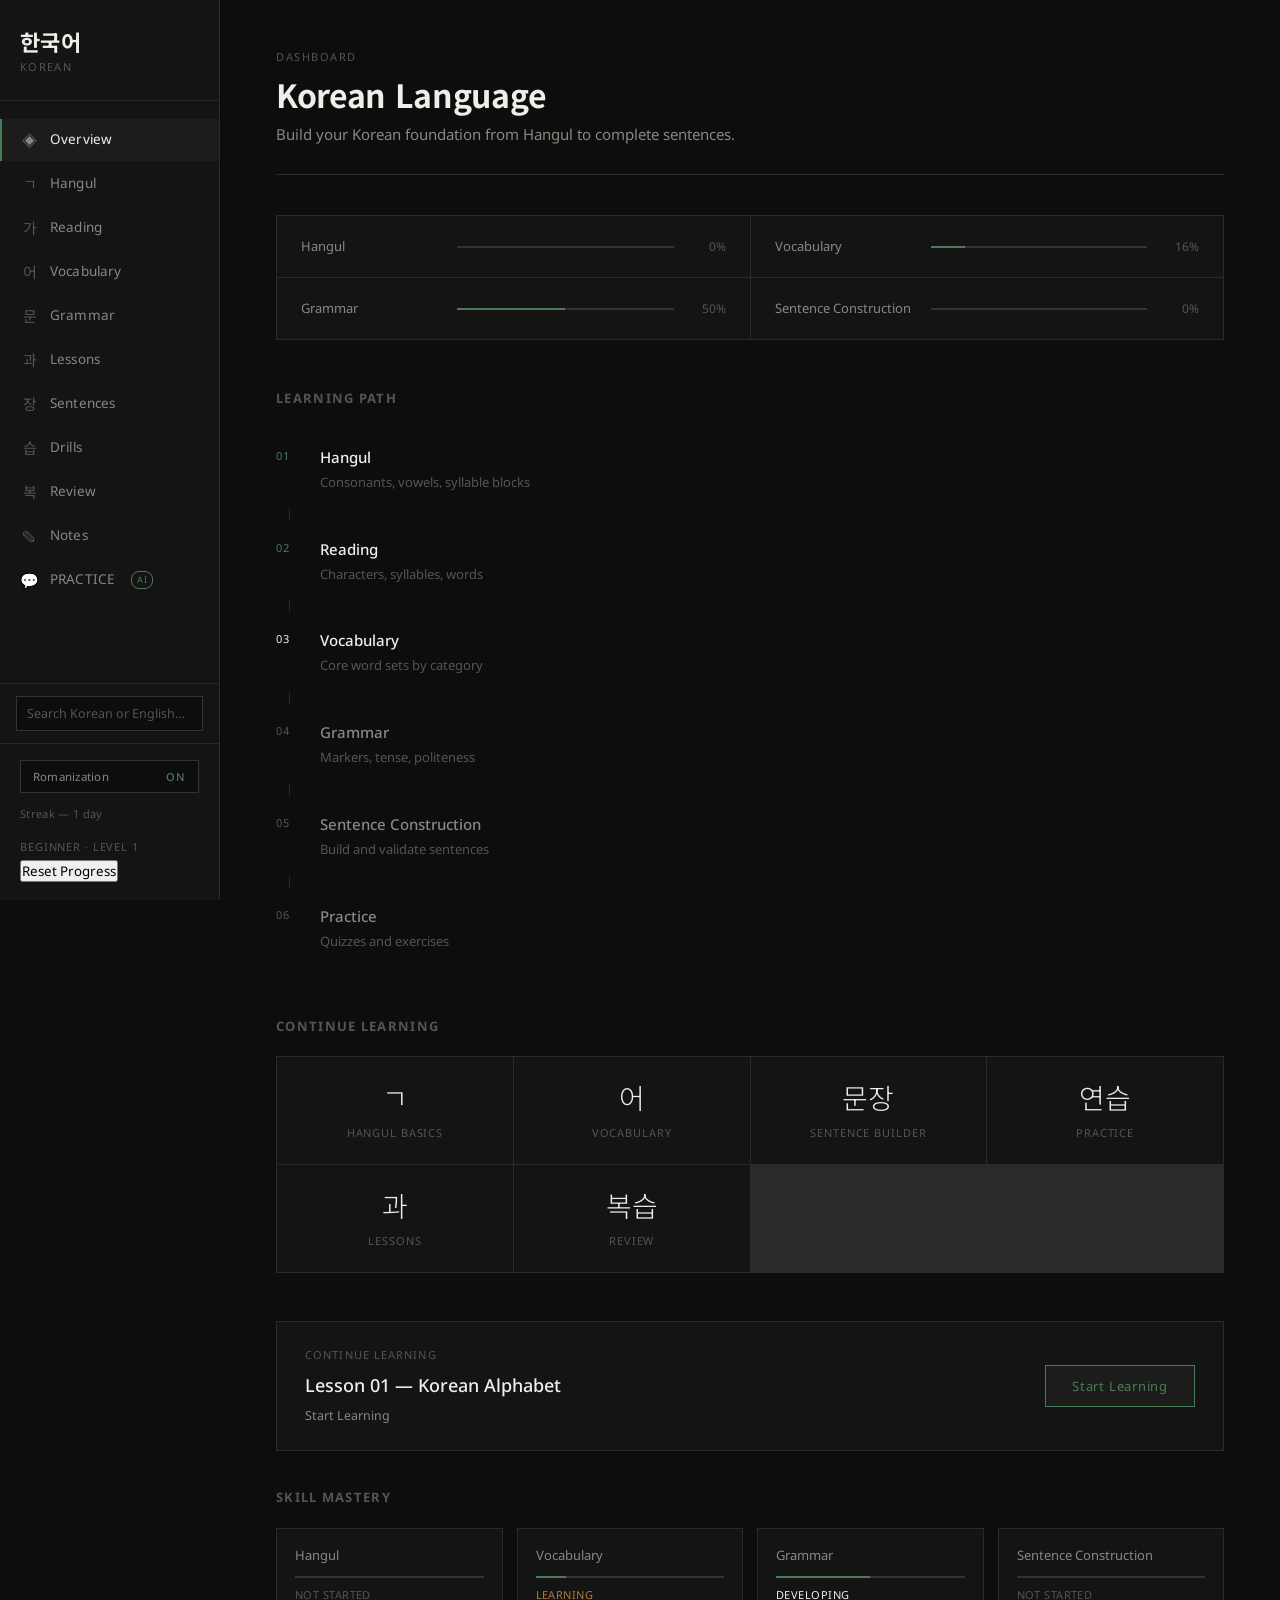
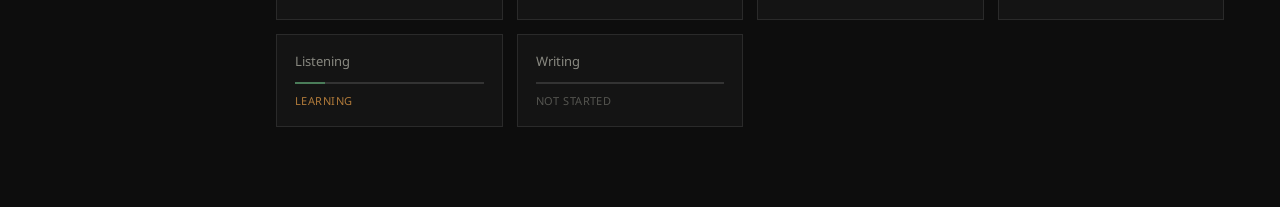
==== commit 36fc903f: "Improve Hangul lessons and persistent progress" ====
--- a/dashboard.html
+++ b/dashboard.html
@@ -1,635 +1,840 @@
-<!DOCTYPE html>
-<html lang="ko">
-<head>
-  <meta charset="UTF-8">
-  <meta name="viewport" content="width=device-width, initial-scale=1.0">
-  <title>한국어 — Korean Language</title>
-  <link rel="preconnect" href="https://fonts.googleapis.com">
-  <link rel="preconnect" href="https://fonts.gstatic.com" crossorigin>
-  <link href="https://fonts.googleapis.com/css2?family=Noto+Sans+KR:wght@300;400;500;700&family=Noto+Sans:wght@300;400;500;600&display=swap" rel="stylesheet">
-  <link rel="stylesheet" href="style.css">
-</head>
-<body>
-
-  <!-- MOBILE TOPBAR -->
-  <div class="mobile-topbar" id="mobileTopbar">
-    <button type="button" class="mobile-menu-btn" id="mobileMenuBtn" aria-label="Toggle navigation menu" aria-expanded="false" aria-controls="sidebar">
-      <span class="mobile-menu-icon"></span>
-    </button>
-    <span class="mobile-topbar-title">Korean Learning Dashboard</span>
-  </div>
-
-  <!-- SIDEBAR BACKDROP (mobile only) -->
-  <div class="sidebar-backdrop" id="sidebarBackdrop"></div>
-
-  <!-- SIDEBAR -->
-  <nav class="sidebar" id="sidebar">
-    <div class="sidebar-header">
-      <span class="sidebar-logo-kr">한국어</span>
-      <span class="sidebar-logo-en">Korean</span>
-    </div>
-    <ul class="sidebar-nav">
-      <li><a href="#" class="nav-link active" data-section="overview">
-        <span class="nav-icon">◈</span> Overview
-      </a></li>
-      <li><a href="#" class="nav-link" data-section="hangul">
-        <span class="nav-icon">ㄱ</span> Hangul
-      </a></li>
-      <li><a href="#" class="nav-link" data-section="reading">
-        <span class="nav-icon">가</span> Reading
-      </a></li>
-      <li><a href="#" class="nav-link" data-section="vocabulary">
-        <span class="nav-icon">어</span> Vocabulary
-      </a></li>
-      <li><a href="#" class="nav-link" data-section="grammar">
-        <span class="nav-icon">문</span> Grammar
-      </a></li>
-      <li><a href="#" class="nav-link" data-section="lessons">
-        <span class="nav-icon">과</span> Lessons
-      </a></li>
-      <li><a href="#" class="nav-link" data-section="builder">
-        <span class="nav-icon">장</span> Sentences
-      </a></li>
-      <li><a href="#" class="nav-link" data-section="practice">
-        <span class="nav-icon">습</span> Drills
-      </a></li>
-      <li><a href="#" class="nav-link" data-section="review">
-        <span class="nav-icon">복</span> Review
-      </a></li>
-      <li><a href="#" class="nav-link" data-section="notes">
-        <span class="nav-icon">✎</span> Notes <span class="nav-badge-count" id="notesNavCount"></span>
-      </a></li>
-      <li><a href="practice.html" class="nav-link nav-link-external">
-        <span class="nav-icon">💬</span> PRACTICE <span class="nav-badge-ai">AI</span>
-      </a></li>
-    </ul>
-    <div class="sidebar-search">
-      <input type="text" id="globalSearch" class="sidebar-search-input" placeholder="Search Korean or English…" aria-label="Search vocabulary, grammar, and Hangul">
-      <div class="sidebar-search-results" id="globalSearchResults"></div>
-    </div>
-    <div class="sidebar-footer">
-      <button class="rom-toggle" id="romToggle" type="button" aria-pressed="true">
-        <span class="rom-toggle-label">Romanization</span>
-        <span class="rom-toggle-state" id="romToggleState">ON</span>
-      </button>
-      <div class="sidebar-streak" id="sidebarStreak">Streak — 0 days</div>
-      <span class="sidebar-level">Beginner · Level 1</span>
-    </div>
-  </nav>
-
-  <!-- MOBILE NAV -->
-  <nav class="mobile-nav" id="mobileNav">
-    <a href="#" class="mobile-nav-link active" data-section="overview">Overview</a>
-    <a href="#" class="mobile-nav-link" data-section="hangul">Hangul</a>
-    <a href="#" class="mobile-nav-link" data-section="vocabulary">Vocab</a>
-    <a href="#" class="mobile-nav-link" data-section="lessons">Lessons</a>
-    <a href="#" class="mobile-nav-link" data-section="builder">Sentences</a>
-    <a href="#" class="mobile-nav-link" data-section="practice">Drills</a>
-    <a href="#" class="mobile-nav-link" data-section="review">Review</a>
-    <a href="#" class="mobile-nav-link" data-section="notes">Notes</a>
-    <a href="practice.html" class="mobile-nav-link">PRACTICE</a>
-  </nav>
-
-  <!-- MAIN CONTENT -->
-  <main class="main" id="main">
-
-    <!-- ===================== OVERVIEW ===================== -->
-    <section class="section active" id="section-overview">
-      <div class="section-header">
-        <p class="section-eyebrow">Dashboard</p>
-        <h1 class="section-title">Korean Language</h1>
-        <p class="section-subtitle">Build your Korean foundation from Hangul to complete sentences.</p>
-      </div>
-
-      <div class="progress-grid" id="overviewProgressGrid">
-        <div class="progress-card">
-          <div class="progress-label">Hangul</div>
-          <div class="progress-track">
-            <div class="progress-fill" id="overviewProgressFill-hangul" style="width: 0%"></div>
-          </div>
-          <div class="progress-value" id="overviewProgressValue-hangul">0%</div>
-        </div>
-        <div class="progress-card">
-          <div class="progress-label">Vocabulary</div>
-          <div class="progress-track">
-            <div class="progress-fill" id="overviewProgressFill-vocabulary" style="width: 0%"></div>
-          </div>
-          <div class="progress-value" id="overviewProgressValue-vocabulary">0%</div>
-        </div>
-        <div class="progress-card">
-          <div class="progress-label">Grammar</div>
-          <div class="progress-track">
-            <div class="progress-fill" id="overviewProgressFill-grammar" style="width: 0%"></div>
-          </div>
-          <div class="progress-value" id="overviewProgressValue-grammar">0%</div>
-        </div>
-        <div class="progress-card">
-          <div class="progress-label">Sentence Construction</div>
-          <div class="progress-track">
-            <div class="progress-fill" id="overviewProgressFill-sentence" style="width: 0%"></div>
-          </div>
-          <div class="progress-value" id="overviewProgressValue-sentence">0%</div>
-        </div>
-      </div>
-
-      <div class="path-overview">
-        <h2 class="subsection-title">Learning Path</h2>
-        <div class="path-steps">
-          <div class="path-step completed">
-            <div class="path-step-num">01</div>
-            <div class="path-step-info">
-              <div class="path-step-name">Hangul</div>
-              <div class="path-step-desc">Consonants, vowels, syllable blocks</div>
-            </div>
-          </div>
-          <div class="path-connector"></div>
-          <div class="path-step completed">
-            <div class="path-step-num">02</div>
-            <div class="path-step-info">
-              <div class="path-step-name">Reading</div>
-              <div class="path-step-desc">Characters, syllables, words</div>
-            </div>
-          </div>
-          <div class="path-connector"></div>
-          <div class="path-step active-step">
-            <div class="path-step-num">03</div>
-            <div class="path-step-info">
-              <div class="path-step-name">Vocabulary</div>
-              <div class="path-step-desc">Core word sets by category</div>
-            </div>
-          </div>
-          <div class="path-connector"></div>
-          <div class="path-step">
-            <div class="path-step-num">04</div>
-            <div class="path-step-info">
-              <div class="path-step-name">Grammar</div>
-              <div class="path-step-desc">Markers, tense, politeness</div>
-            </div>
-          </div>
-          <div class="path-connector"></div>
-          <div class="path-step">
-            <div class="path-step-num">05</div>
-            <div class="path-step-info">
-              <div class="path-step-name">Sentence Construction</div>
-              <div class="path-step-desc">Build and validate sentences</div>
-            </div>
-          </div>
-          <div class="path-connector"></div>
-          <div class="path-step">
-            <div class="path-step-num">06</div>
-            <div class="path-step-info">
-              <div class="path-step-name">Practice</div>
-              <div class="path-step-desc">Quizzes and exercises</div>
-            </div>
-          </div>
-        </div>
-      </div>
-
-      <div class="overview-quick">
-        <h2 class="subsection-title">Continue Learning</h2>
-        <div class="quick-grid">
-          <button class="quick-card" data-goto="hangul">
-            <div class="quick-kr">ㄱ</div>
-            <div class="quick-label">Hangul Basics</div>
-          </button>
-          <button class="quick-card" data-goto="vocabulary">
-            <div class="quick-kr">어</div>
-            <div class="quick-label">Vocabulary</div>
-          </button>
-          <button class="quick-card" data-goto="builder">
-            <div class="quick-kr">문장</div>
-            <div class="quick-label">Sentence Builder</div>
-          </button>
-          <button class="quick-card" data-goto="practice">
-            <div class="quick-kr">연습</div>
-            <div class="quick-label">Practice</div>
-          </button>
-          <button class="quick-card" data-goto="lessons">
-            <div class="quick-kr">과</div>
-            <div class="quick-label">Lessons</div>
-          </button>
-          <button class="quick-card" data-goto="review">
-            <div class="quick-kr">복습</div>
-            <div class="quick-label">Review</div>
-          </button>
-        </div>
-      </div>
-
-      <div class="overview-continue" id="overviewContinue"></div>
-    </section>
-
-    <!-- ===================== HANGUL ===================== -->
-    <section class="section" id="section-hangul">
-      <div class="section-header">
-        <p class="section-eyebrow">Foundations</p>
-        <h1 class="section-title">Hangul</h1>
-        <p class="section-subtitle">The Korean writing system. 24 base letters form every syllable block.</p>
-      </div>
-
-      <div class="hangul-tabs">
-        <button class="htab active" data-htab="consonants">Consonants</button>
-        <button class="htab" data-htab="vowels">Vowels</button>
-        <button class="htab" data-htab="syllables">Syllable Blocks</button>
-        <button class="htab" data-htab="batchim">Batchim</button>
-      </div>
-
-      <!-- CONSONANTS -->
-      <div class="htab-panel active" id="htab-consonants">
-        <p class="panel-note">Korean has 14 basic consonants. Each has a name and a sound value.</p>
-        <div class="hangul-grid" id="consonantGrid"></div>
-        <div class="hangul-detail" id="consonantDetail">
-          <div class="detail-placeholder">Select a consonant to explore it.</div>
-        </div>
-      </div>
-
-      <!-- VOWELS -->
-      <div class="htab-panel" id="htab-vowels">
-        <p class="panel-note">Korean has 10 basic vowels and 11 compound vowels.</p>
-        <div class="hangul-grid" id="vowelGrid"></div>
-        <div class="hangul-detail" id="vowelDetail">
-          <div class="detail-placeholder">Select a vowel to explore it.</div>
-        </div>
-      </div>
-
-      <!-- SYLLABLE BLOCKS -->
-      <div class="htab-panel" id="htab-syllables">
-        <p class="panel-note">Korean syllables are written as blocks. Each block contains at minimum one consonant and one vowel.</p>
-        <div class="syllable-demo">
-          <div class="syllable-equation">
-            <div class="syllable-part">
-              <div class="syl-char">ㄱ</div>
-              <div class="syl-role">Consonant (onset)</div>
-            </div>
-            <div class="syllable-plus">+</div>
-            <div class="syllable-part">
-              <div class="syl-char">ㅏ</div>
-              <div class="syl-role">Vowel</div>
-            </div>
-            <div class="syllable-plus">=</div>
-            <div class="syllable-part result">
-              <div class="syl-char">가</div>
-              <div class="syl-role">Syllable block</div>
-            </div>
-          </div>
-        </div>
-        <div class="syllable-examples">
-          <div class="syl-example-row" id="syllableExamples"></div>
-        </div>
-      </div>
-
-      <!-- BATCHIM -->
-      <div class="htab-panel" id="htab-batchim">
-        <p class="panel-note">Batchim (받침) is the final consonant in a syllable block. It sits below the vowel.</p>
-        <div class="batchim-demo">
-          <div class="syllable-equation">
-            <div class="syllable-part">
-              <div class="syl-char">ㄱ</div>
-              <div class="syl-role">Onset</div>
-            </div>
-            <div class="syllable-plus">+</div>
-            <div class="syllable-part">
-              <div class="syl-char">ㅏ</div>
-              <div class="syl-role">Vowel</div>
-            </div>
-            <div class="syllable-plus">+</div>
-            <div class="syllable-part">
-              <div class="syl-char">ㄱ</div>
-              <div class="syl-role">Batchim</div>
-            </div>
-            <div class="syllable-plus">=</div>
-            <div class="syllable-part result">
-              <div class="syl-char">각</div>
-              <div class="syl-role">Syllable with batchim</div>
-            </div>
-          </div>
-        </div>
-        <div class="batchim-grid" id="batchimGrid"></div>
-      </div>
-
-      <!-- CONSTRUCTOR -->
-      <div class="hangul-constructor">
-        <h2 class="subsection-title">Syllable Constructor</h2>
-        <p class="panel-note">Select a consonant and a vowel to form a syllable block.</p>
-        <div class="constructor-area">
-          <div class="constructor-picker">
-            <div class="picker-group">
-              <div class="picker-label">Consonant</div>
-              <div class="picker-chars" id="constructorConsonants"></div>
-            </div>
-            <div class="picker-group">
-              <div class="picker-label">Vowel</div>
-              <div class="picker-chars" id="constructorVowels"></div>
-            </div>
-          </div>
-          <div class="constructor-result">
-            <div class="result-equation" id="constructorEquation">
-              <span class="eq-part" id="eqConsonant">—</span>
-              <span class="eq-op">+</span>
-              <span class="eq-part" id="eqVowel">—</span>
-              <span class="eq-op">=</span>
-              <span class="eq-result" id="eqResult">—</span>
-            </div>
-          </div>
-        </div>
-      </div>
-    </section>
-
-    <!-- ===================== READING ===================== -->
-    <section class="section" id="section-reading">
-      <div class="section-header">
-        <p class="section-eyebrow">Reading</p>
-        <h1 class="section-title">Reading Practice</h1>
-        <p class="section-subtitle">From individual characters to complete words and phrases.</p>
-      </div>
-
-      <div class="reading-levels">
-        <div class="reading-level">
-          <div class="rl-label">Characters</div>
-          <div class="rl-chars">
-            <span class="rl-char">가</span>
-            <span class="rl-char">나</span>
-            <span class="rl-char">다</span>
-            <span class="rl-char">라</span>
-            <span class="rl-char">마</span>
-            <span class="rl-char">바</span>
-            <span class="rl-char">사</span>
-            <span class="rl-char">아</span>
-          </div>
-        </div>
-        <div class="reading-level">
-          <div class="rl-label">Words</div>
-          <div class="rl-words">
-            <div class="rl-word">
-              <div class="rl-word-kr">학교</div>
-              <div class="rl-word-rom">hak·gyo</div>
-              <div class="rl-word-en">school</div>
-            </div>
-            <div class="rl-word">
-              <div class="rl-word-kr">친구</div>
-              <div class="rl-word-rom">chin·gu</div>
-              <div class="rl-word-en">friend</div>
-            </div>
-            <div class="rl-word">
-              <div class="rl-word-kr">한국어</div>
-              <div class="rl-word-rom">han·gu·geo</div>
-              <div class="rl-word-en">Korean language</div>
-            </div>
-            <div class="rl-word">
-              <div class="rl-word-kr">사랑</div>
-              <div class="rl-word-rom">sa·rang</div>
-              <div class="rl-word-en">love</div>
-            </div>
-          </div>
-        </div>
-        <div class="reading-level">
-          <div class="rl-label">Sentences</div>
-          <div class="rl-sentences">
-            <div class="rl-sentence">
-              <div class="rl-sentence-kr">안녕하세요.</div>
-              <div class="rl-sentence-en">Hello. (formal greeting)</div>
-            </div>
-            <div class="rl-sentence">
-              <div class="rl-sentence-kr">감사합니다.</div>
-              <div class="rl-sentence-en">Thank you.</div>
-            </div>
-            <div class="rl-sentence">
-              <div class="rl-sentence-kr">저는 학생이에요.</div>
-              <div class="rl-sentence-en">I am a student.</div>
-            </div>
-            <div class="rl-sentence">
-              <div class="rl-sentence-kr">한국어를 공부해요.</div>
-              <div class="rl-sentence-en">I study Korean.</div>
-            </div>
-          </div>
-        </div>
-      </div>
-    </section>
-
-    <!-- ===================== VOCABULARY ===================== -->
-    <section class="section" id="section-vocabulary">
-      <div class="section-header">
-        <p class="section-eyebrow">Vocabulary</p>
-        <h1 class="section-title">Word Sets</h1>
-        <p class="section-subtitle">Core vocabulary organized by category.</p>
-      </div>
-
-      <div class="vocab-category-tabs">
-        <button class="vtab active" data-vcat="greetings">Greetings</button>
-        <button class="vtab" data-vcat="numbers">Numbers</button>
-        <button class="vtab" data-vcat="people">People</button>
-        <button class="vtab" data-vcat="places">Places</button>
-        <button class="vtab" data-vcat="food">Food</button>
-        <button class="vtab" data-vcat="daily">Daily Life</button>
-      </div>
-
-      <div class="vocab-list" id="vocabList"></div>
-    </section>
-
-    <!-- ===================== GRAMMAR ===================== -->
-    <section class="section" id="section-grammar">
-      <div class="section-header">
-        <p class="section-eyebrow">Grammar</p>
-        <h1 class="section-title">Korean Grammar</h1>
-        <p class="section-subtitle">Korean is an SOV language. Markers attach to nouns to indicate their grammatical role.</p>
-      </div>
-
-      <div class="grammar-lessons" id="grammarLessons"></div>
-    </section>
-
-    <!-- ===================== SENTENCE BUILDER ===================== -->
-    <section class="section" id="section-builder">
-      <div class="section-header">
-        <p class="section-eyebrow">Sentence Construction</p>
-        <h1 class="section-title">Sentence Builder</h1>
-        <p class="section-subtitle">Arrange word blocks to form correct Korean sentences.</p>
-      </div>
-
-      <div class="builder-mode-tabs" id="builderModeTabs">
-        <button class="bmtab active" data-bmode="guided">1 · Guided</button>
-        <button class="bmtab" data-bmode="distractor">2 · Distractors</button>
-        <button class="bmtab" data-bmode="order">3 · Word Order</button>
-        <button class="bmtab" data-bmode="semiguided">4 · Semi-Guided</button>
-        <button class="bmtab" data-bmode="free">5 · Free Writing</button>
-      </div>
-
-      <div class="builder-progress-bar">
-        <div class="builder-level-label">Level <span id="builderLevelNum">1</span> · <span id="builderLevelDesc">Basic Subject + Verb</span></div>
-        <div class="builder-level-track">
-          <div class="builder-level-fill" id="builderLevelFill"></div>
-        </div>
-      </div>
-
-      <div class="builder-exercise" id="builderExerciseGuided">
-        <div class="builder-prompt">
-          <div class="builder-prompt-label">Translate into Korean:</div>
-          <div class="builder-prompt-text" id="builderPrompt"></div>
-        </div>
-
-        <div class="builder-workspace">
-          <div class="builder-workspace-label">Your sentence</div>
-          <div class="builder-slots" id="builderSlots"></div>
-          <button class="builder-clear" id="builderClear">Clear</button>
-        </div>
-
-        <div class="builder-blocks-area">
-          <div class="builder-blocks-label" id="builderBlocksLabel">Available words</div>
-          <div class="builder-blocks" id="builderBlocks"></div>
-        </div>
-
-        <div class="builder-feedback" id="builderFeedback"></div>
-        <div class="builder-explanation" id="builderExplanation"></div>
-
-        <div class="builder-actions">
-          <button class="btn-check" id="builderCheck">Check</button>
-          <button class="btn-next" id="builderNext" style="display:none">Next Exercise</button>
-        </div>
-      </div>
-
-      <!-- FREE WRITING MODE -->
-      <div class="builder-exercise builder-free" id="builderExerciseFree" style="display:none">
-        <div class="builder-prompt">
-          <div class="builder-prompt-label">Write in Korean:</div>
-          <div class="builder-prompt-text" id="freePrompt"></div>
-        </div>
-        <textarea class="free-writing-input" id="freeInput" rows="2" placeholder="한국어로 입력하세요…" aria-label="Free writing Korean input"></textarea>
-
-        <div class="keyboard-toggle-row">
-          <button class="keyboard-toggle" id="freeKeyboardToggle" type="button">Show Korean Keyboard</button>
-        </div>
-        <div class="korean-keyboard" id="freeKeyboard" style="display:none"></div>
-
-        <div class="builder-feedback" id="freeFeedback"></div>
-        <div class="builder-explanation" id="freeExplanation"></div>
-
-        <div class="builder-actions">
-          <button class="btn-check" id="freeCheck">Check</button>
-          <button class="btn-next" id="freeNext" style="display:none">Next Exercise</button>
-        </div>
-      </div>
-    </section>
-
-    <!-- ===================== PRACTICE ===================== -->
-    <section class="section" id="section-practice">
-      <div class="section-header">
-        <p class="section-eyebrow">Practice</p>
-        <h1 class="section-title">Exercises</h1>
-        <p class="section-subtitle">Test your knowledge with focused drills.</p>
-      </div>
-
-      <div class="practice-mode-tabs">
-        <button class="ptab active" data-pmode="hangul-quiz">Hangul Quiz</button>
-        <button class="ptab" data-pmode="vocab-quiz">Vocabulary Quiz</button>
-        <button class="ptab" data-pmode="word-order">Word Order</button>
-        <button class="ptab" data-pmode="listening">Listening</button>
-        <button class="ptab" data-pmode="translation">Translation</button>
-        <button class="ptab" data-pmode="free-writing">Free Writing</button>
-        <button class="ptab" data-pmode="dictation">Dictation</button>
-        <button class="ptab" data-pmode="conversation">Conversation</button>
-        <button class="ptab" data-pmode="debate">Debate / Opinion</button>
-      </div>
-
-      <div class="practice-area" id="practiceArea"></div>
-    </section>
-
-    <!-- ===================== LESSONS ===================== -->
-    <section class="section" id="section-lessons">
-      <div class="section-header">
-        <p class="section-eyebrow">Guided Curriculum</p>
-        <h1 class="section-title">Lessons</h1>
-        <p class="section-subtitle">A structured course from the Hangul alphabet to full Korean sentences.</p>
-      </div>
-
-      <div class="lesson-continue" id="lessonContinue"></div>
-
-      <div class="lesson-curriculum" id="lessonCurriculum"></div>
-
-      <!-- LESSON VIEW (single focused lesson) -->
-      <div class="lesson-view" id="lessonView">
-        <button class="lesson-back" id="lessonBack" aria-label="Back to curriculum">← Back to Lessons</button>
-        <div class="lesson-view-inner" id="lessonViewInner"></div>
-      </div>
-    </section>
-
-    <!-- ===================== REVIEW ===================== -->
-    <section class="section" id="section-review">
-      <div class="section-header">
-        <p class="section-eyebrow">Reinforcement</p>
-        <h1 class="section-title">Review</h1>
-        <p class="section-subtitle">Bring back material you've already studied, and revisit past mistakes.</p>
-      </div>
-
-      <div class="review-summary" id="reviewSummary"></div>
-
-      <div class="review-mistakes" id="reviewMistakes"></div>
-
-      <div class="review-session" id="reviewSession"></div>
-    </section>
-
-    <!-- ===================== NOTES ===================== -->
-    <section class="section" id="section-notes">
-      <div class="section-header">
-        <p class="section-eyebrow">Your Own Words</p>
-        <h1 class="section-title">Notes</h1>
-        <p class="section-subtitle">Write down anything you want to remember — no limit on how many notes or how long they are. Saved on this device, exportable as PDF, and shareable.</p>
-      </div>
-
-      <div class="notes-toolbar">
-        <button class="btn-primary" id="notesNewBtn" type="button">+ New Note</button>
-        <input type="text" id="notesSearch" class="notes-search-input" placeholder="Search your notes…" aria-label="Search notes">
-        <select id="notesTagFilter" class="notes-tag-filter" aria-label="Filter by tag">
-          <option value="">All tags</option>
-        </select>
-        <div class="notes-toolbar-spacer"></div>
-        <button class="btn-secondary" id="notesExportAllBtn" type="button">Export All as PDF</button>
-        <button class="btn-secondary" id="notesShareAllBtn" type="button">Share All</button>
-      </div>
-
-      <div class="notes-empty" id="notesEmpty" style="display:none">
-        <p>You haven't written any notes yet.</p>
-        <p class="notes-empty-sub">Tip: while studying Vocabulary or Grammar, click the small "＋ Note" button next to any word or sentence to save it here instantly.</p>
-      </div>
-
-      <div class="notes-grid" id="notesGrid"></div>
-    </section>
-
-  </main>
-
-  <!-- NOTE EDITOR MODAL -->
-  <div class="notes-modal-backdrop" id="notesModalBackdrop">
-    <div class="notes-modal" role="dialog" aria-modal="true" aria-labelledby="notesModalTitle">
-      <div class="notes-modal-header">
-        <span id="notesModalTitle">New Note</span>
-        <button class="notes-modal-close" id="notesModalClose" type="button" aria-label="Close">×</button>
-      </div>
-      <div class="notes-modal-body">
-        <div class="notes-modal-source" id="notesModalSource" style="display:none"></div>
-        <input type="text" id="notesFieldTitle" class="notes-field-title" placeholder="Note title…" maxlength="200">
-        <div class="notes-field-row">
-          <label for="notesFieldTag" class="notes-field-label">Tag</label>
-          <select id="notesFieldTag" class="notes-field-tag">
-            <option value="general">General</option>
-            <option value="hangul">Hangul</option>
-            <option value="vocabulary">Vocabulary</option>
-            <option value="grammar">Grammar</option>
-            <option value="lesson">Lesson</option>
-            <option value="mistake">Mistake to fix</option>
-            <option value="culture">Culture</option>
-            <option value="question">Question</option>
-          </select>
-        </div>
-        <textarea id="notesFieldBody" class="notes-field-body" placeholder="Write as much as you want — there's no character limit…" rows="10"></textarea>
-      </div>
-      <div class="notes-modal-footer">
-        <button class="btn-secondary" id="notesDeleteBtn" type="button" style="display:none">Delete</button>
-        <div class="notes-modal-footer-spacer"></div>
-        <button class="btn-secondary" id="notesCancelBtn" type="button">Cancel</button>
-        <button class="btn-primary" id="notesSaveBtn" type="button">Save Note</button>
-      </div>
-    </div>
-  </div>
-
-  <script src="notesStorage.js"></script>
-  <script src="pdfExport.js"></script>
-  <script src="script.js"></script>
-</body>
-</html>
+<!doctype html>
+<html lang="ko">
+  <head>
+    <meta charset="UTF-8" />
+    <meta name="viewport" content="width=device-width, initial-scale=1.0" />
+    <title>한국어 — Korean Language</title>
+    <link rel="preconnect" href="https://fonts.googleapis.com" />
+    <link rel="preconnect" href="https://fonts.gstatic.com" crossorigin />
+    <link
+      href="https://fonts.googleapis.com/css2?family=Noto+Sans+KR:wght@300;400;500;700&family=Noto+Sans:wght@300;400;500;600&display=swap"
+      rel="stylesheet"
+    />
+    <link rel="stylesheet" href="style.css" />
+  </head>
+  <body>
+    <!-- MOBILE TOPBAR -->
+    <div class="mobile-topbar" id="mobileTopbar">
+      <button
+        type="button"
+        class="mobile-menu-btn"
+        id="mobileMenuBtn"
+        aria-label="Toggle navigation menu"
+        aria-expanded="false"
+        aria-controls="sidebar"
+      >
+        <span class="mobile-menu-icon"></span>
+      </button>
+      <span class="mobile-topbar-title">Korean Learning Dashboard</span>
+    </div>
+
+    <!-- SIDEBAR BACKDROP (mobile only) -->
+    <div class="sidebar-backdrop" id="sidebarBackdrop"></div>
+
+    <!-- SIDEBAR -->
+    <nav class="sidebar" id="sidebar">
+      <div class="sidebar-header">
+        <span class="sidebar-logo-kr">한국어</span>
+        <span class="sidebar-logo-en">Korean</span>
+      </div>
+      <ul class="sidebar-nav">
+        <li>
+          <a href="#" class="nav-link active" data-section="overview">
+            <span class="nav-icon">◈</span> Overview
+          </a>
+        </li>
+        <li>
+          <a href="#" class="nav-link" data-section="hangul">
+            <span class="nav-icon">ㄱ</span> Hangul
+          </a>
+        </li>
+        <li>
+          <a href="#" class="nav-link" data-section="reading">
+            <span class="nav-icon">가</span> Reading
+          </a>
+        </li>
+        <li>
+          <a href="#" class="nav-link" data-section="vocabulary">
+            <span class="nav-icon">어</span> Vocabulary
+          </a>
+        </li>
+        <li>
+          <a href="#" class="nav-link" data-section="grammar">
+            <span class="nav-icon">문</span> Grammar
+          </a>
+        </li>
+        <li>
+          <a href="#" class="nav-link" data-section="lessons">
+            <span class="nav-icon">과</span> Lessons
+          </a>
+        </li>
+        <li>
+          <a href="#" class="nav-link" data-section="builder">
+            <span class="nav-icon">장</span> Sentences
+          </a>
+        </li>
+        <li>
+          <a href="#" class="nav-link" data-section="practice">
+            <span class="nav-icon">습</span> Drills
+          </a>
+        </li>
+        <li>
+          <a href="#" class="nav-link" data-section="review">
+            <span class="nav-icon">복</span> Review
+          </a>
+        </li>
+        <li>
+          <a href="#" class="nav-link" data-section="notes">
+            <span class="nav-icon">✎</span> Notes
+            <span class="nav-badge-count" id="notesNavCount"></span>
+          </a>
+        </li>
+        <li>
+          <a href="practice.html" class="nav-link nav-link-external">
+            <span class="nav-icon">💬</span> PRACTICE
+            <span class="nav-badge-ai">AI</span>
+          </a>
+        </li>
+      </ul>
+      <div class="sidebar-search">
+        <input
+          type="text"
+          id="globalSearch"
+          class="sidebar-search-input"
+          placeholder="Search Korean or English…"
+          aria-label="Search vocabulary, grammar, and Hangul"
+        />
+        <div class="sidebar-search-results" id="globalSearchResults"></div>
+      </div>
+      <div class="sidebar-footer">
+        <button
+          class="rom-toggle"
+          id="romToggle"
+          type="button"
+          aria-pressed="true"
+        >
+          <span class="rom-toggle-label">Romanization</span>
+          <span class="rom-toggle-state" id="romToggleState">ON</span>
+        </button>
+        <div class="sidebar-streak" id="sidebarStreak">Streak — 0 days</div>
+        <span class="sidebar-level">Beginner · Level 1</span>
+        <button class="progress-reset-btn" id="progressResetBtn" type="button">
+          Reset Progress
+        </button>
+      </div>
+    </nav>
+
+    <!-- MOBILE NAV -->
+    <nav class="mobile-nav" id="mobileNav">
+      <a href="#" class="mobile-nav-link active" data-section="overview"
+        >Overview</a
+      >
+      <a href="#" class="mobile-nav-link" data-section="hangul">Hangul</a>
+      <a href="#" class="mobile-nav-link" data-section="vocabulary">Vocab</a>
+      <a href="#" class="mobile-nav-link" data-section="lessons">Lessons</a>
+      <a href="#" class="mobile-nav-link" data-section="builder">Sentences</a>
+      <a href="#" class="mobile-nav-link" data-section="practice">Drills</a>
+      <a href="#" class="mobile-nav-link" data-section="review">Review</a>
+      <a href="#" class="mobile-nav-link" data-section="notes">Notes</a>
+      <a href="practice.html" class="mobile-nav-link">PRACTICE</a>
+    </nav>
+
+    <!-- MAIN CONTENT -->
+    <main class="main" id="main">
+      <!-- ===================== OVERVIEW ===================== -->
+      <section class="section active" id="section-overview">
+        <div class="section-header">
+          <p class="section-eyebrow">Dashboard</p>
+          <h1 class="section-title">Korean Language</h1>
+          <p class="section-subtitle">
+            Build your Korean foundation from Hangul to complete sentences.
+          </p>
+        </div>
+
+        <div class="progress-grid" id="overviewProgressGrid">
+          <div class="progress-card">
+            <div class="progress-label">Hangul</div>
+            <div class="progress-track">
+              <div
+                class="progress-fill"
+                id="overviewProgressFill-hangul"
+                style="width: 0%"
+              ></div>
+            </div>
+            <div class="progress-value" id="overviewProgressValue-hangul">
+              0%
+            </div>
+          </div>
+          <div class="progress-card">
+            <div class="progress-label">Vocabulary</div>
+            <div class="progress-track">
+              <div
+                class="progress-fill"
+                id="overviewProgressFill-vocabulary"
+                style="width: 0%"
+              ></div>
+            </div>
+            <div class="progress-value" id="overviewProgressValue-vocabulary">
+              0%
+            </div>
+          </div>
+          <div class="progress-card">
+            <div class="progress-label">Grammar</div>
+            <div class="progress-track">
+              <div
+                class="progress-fill"
+                id="overviewProgressFill-grammar"
+                style="width: 0%"
+              ></div>
+            </div>
+            <div class="progress-value" id="overviewProgressValue-grammar">
+              0%
+            </div>
+          </div>
+          <div class="progress-card">
+            <div class="progress-label">Sentence Construction</div>
+            <div class="progress-track">
+              <div
+                class="progress-fill"
+                id="overviewProgressFill-sentence"
+                style="width: 0%"
+              ></div>
+            </div>
+            <div class="progress-value" id="overviewProgressValue-sentence">
+              0%
+            </div>
+          </div>
+        </div>
+
+        <div class="path-overview">
+          <h2 class="subsection-title">Learning Path</h2>
+          <div class="path-steps">
+            <div class="path-step completed">
+              <div class="path-step-num">01</div>
+              <div class="path-step-info">
+                <div class="path-step-name">Hangul</div>
+                <div class="path-step-desc">
+                  Consonants, vowels, syllable blocks
+                </div>
+              </div>
+            </div>
+            <div class="path-connector"></div>
+            <div class="path-step completed">
+              <div class="path-step-num">02</div>
+              <div class="path-step-info">
+                <div class="path-step-name">Reading</div>
+                <div class="path-step-desc">Characters, syllables, words</div>
+              </div>
+            </div>
+            <div class="path-connector"></div>
+            <div class="path-step active-step">
+              <div class="path-step-num">03</div>
+              <div class="path-step-info">
+                <div class="path-step-name">Vocabulary</div>
+                <div class="path-step-desc">Core word sets by category</div>
+              </div>
+            </div>
+            <div class="path-connector"></div>
+            <div class="path-step">
+              <div class="path-step-num">04</div>
+              <div class="path-step-info">
+                <div class="path-step-name">Grammar</div>
+                <div class="path-step-desc">Markers, tense, politeness</div>
+              </div>
+            </div>
+            <div class="path-connector"></div>
+            <div class="path-step">
+              <div class="path-step-num">05</div>
+              <div class="path-step-info">
+                <div class="path-step-name">Sentence Construction</div>
+                <div class="path-step-desc">Build and validate sentences</div>
+              </div>
+            </div>
+            <div class="path-connector"></div>
+            <div class="path-step">
+              <div class="path-step-num">06</div>
+              <div class="path-step-info">
+                <div class="path-step-name">Practice</div>
+                <div class="path-step-desc">Quizzes and exercises</div>
+              </div>
+            </div>
+          </div>
+        </div>
+
+        <div class="overview-quick">
+          <h2 class="subsection-title">Continue Learning</h2>
+          <div class="quick-grid">
+            <button class="quick-card" data-goto="hangul">
+              <div class="quick-kr">ㄱ</div>
+              <div class="quick-label">Hangul Basics</div>
+            </button>
+            <button class="quick-card" data-goto="vocabulary">
+              <div class="quick-kr">어</div>
+              <div class="quick-label">Vocabulary</div>
+            </button>
+            <button class="quick-card" data-goto="builder">
+              <div class="quick-kr">문장</div>
+              <div class="quick-label">Sentence Builder</div>
+            </button>
+            <button class="quick-card" data-goto="practice">
+              <div class="quick-kr">연습</div>
+              <div class="quick-label">Practice</div>
+            </button>
+            <button class="quick-card" data-goto="lessons">
+              <div class="quick-kr">과</div>
+              <div class="quick-label">Lessons</div>
+            </button>
+            <button class="quick-card" data-goto="review">
+              <div class="quick-kr">복습</div>
+              <div class="quick-label">Review</div>
+            </button>
+          </div>
+        </div>
+
+        <div class="overview-continue" id="overviewContinue"></div>
+      </section>
+
+      <!-- ===================== HANGUL ===================== -->
+      <section class="section" id="section-hangul">
+        <div class="section-header">
+          <p class="section-eyebrow">Foundations</p>
+          <h1 class="section-title">Hangul</h1>
+          <p class="section-subtitle">
+            The Korean writing system. 24 base letters form every syllable
+            block.
+          </p>
+        </div>
+
+        <div class="hangul-tabs">
+          <button class="htab active" data-htab="consonants">Consonants</button>
+          <button class="htab" data-htab="vowels">Vowels</button>
+          <button class="htab" data-htab="syllables">Syllable Blocks</button>
+          <button class="htab" data-htab="batchim">Batchim</button>
+        </div>
+
+        <!-- CONSONANTS -->
+        <div class="htab-panel active" id="htab-consonants">
+          <p class="panel-note">
+            Korean has 14 basic consonants. Each has a name and a sound value.
+          </p>
+          <div class="hangul-grid" id="consonantGrid"></div>
+          <div class="hangul-detail" id="consonantDetail">
+            <div class="detail-placeholder">
+              Select a consonant to explore it.
+            </div>
+          </div>
+        </div>
+
+        <!-- VOWELS -->
+        <div class="htab-panel" id="htab-vowels">
+          <p class="panel-note">
+            Korean has 10 basic vowels and 11 compound vowels.
+          </p>
+          <div class="hangul-grid" id="vowelGrid"></div>
+          <div class="hangul-detail" id="vowelDetail">
+            <div class="detail-placeholder">Select a vowel to explore it.</div>
+          </div>
+        </div>
+
+        <!-- SYLLABLE BLOCKS -->
+        <div class="htab-panel" id="htab-syllables">
+          <p class="panel-note">
+            Korean syllables are written as blocks. Each block contains at
+            minimum one consonant and one vowel.
+          </p>
+          <div class="syllable-demo">
+            <div class="syllable-equation">
+              <div class="syllable-part">
+                <div class="syl-char">ㄱ</div>
+                <div class="syl-role">Consonant (onset)</div>
+              </div>
+              <div class="syllable-plus">+</div>
+              <div class="syllable-part">
+                <div class="syl-char">ㅏ</div>
+                <div class="syl-role">Vowel</div>
+              </div>
+              <div class="syllable-plus">=</div>
+              <div class="syllable-part result">
+                <div class="syl-char">가</div>
+                <div class="syl-role">Syllable block</div>
+              </div>
+            </div>
+          </div>
+          <div class="syllable-examples">
+            <div class="syl-example-row" id="syllableExamples"></div>
+          </div>
+        </div>
+
+        <!-- BATCHIM -->
+        <div class="htab-panel" id="htab-batchim">
+          <p class="panel-note">
+            Batchim (받침) is the final consonant in a syllable block. It sits
+            below the vowel.
+          </p>
+          <div class="batchim-demo">
+            <div class="syllable-equation">
+              <div class="syllable-part">
+                <div class="syl-char">ㄱ</div>
+                <div class="syl-role">Onset</div>
+              </div>
+              <div class="syllable-plus">+</div>
+              <div class="syllable-part">
+                <div class="syl-char">ㅏ</div>
+                <div class="syl-role">Vowel</div>
+              </div>
+              <div class="syllable-plus">+</div>
+              <div class="syllable-part">
+                <div class="syl-char">ㄱ</div>
+                <div class="syl-role">Batchim</div>
+              </div>
+              <div class="syllable-plus">=</div>
+              <div class="syllable-part result">
+                <div class="syl-char">각</div>
+                <div class="syl-role">Syllable with batchim</div>
+              </div>
+            </div>
+          </div>
+          <div class="batchim-grid" id="batchimGrid"></div>
+        </div>
+
+        <!-- CONSTRUCTOR -->
+        <div class="hangul-constructor">
+          <h2 class="subsection-title">Syllable Constructor</h2>
+          <p class="panel-note">
+            Select a consonant and a vowel to form a syllable block.
+          </p>
+          <div class="constructor-area">
+            <div class="constructor-picker">
+              <div class="picker-group">
+                <div class="picker-label">Consonant</div>
+                <div class="picker-chars" id="constructorConsonants"></div>
+              </div>
+              <div class="picker-group">
+                <div class="picker-label">Vowel</div>
+                <div class="picker-chars" id="constructorVowels"></div>
+              </div>
+            </div>
+            <div class="constructor-result">
+              <div class="result-equation" id="constructorEquation">
+                <span class="eq-part" id="eqConsonant">—</span>
+                <span class="eq-op">+</span>
+                <span class="eq-part" id="eqVowel">—</span>
+                <span class="eq-op">=</span>
+                <span class="eq-result" id="eqResult">—</span>
+              </div>
+            </div>
+          </div>
+        </div>
+      </section>
+
+      <!-- ===================== READING ===================== -->
+      <section class="section" id="section-reading">
+        <div class="section-header">
+          <p class="section-eyebrow">Reading</p>
+          <h1 class="section-title">Reading Practice</h1>
+          <p class="section-subtitle">
+            From individual characters to complete words and phrases.
+          </p>
+        </div>
+
+        <div class="reading-levels">
+          <div class="reading-level">
+            <div class="rl-label">Characters</div>
+            <div class="rl-chars">
+              <span class="rl-char">가</span>
+              <span class="rl-char">나</span>
+              <span class="rl-char">다</span>
+              <span class="rl-char">라</span>
+              <span class="rl-char">마</span>
+              <span class="rl-char">바</span>
+              <span class="rl-char">사</span>
+              <span class="rl-char">아</span>
+            </div>
+          </div>
+          <div class="reading-level">
+            <div class="rl-label">Words</div>
+            <div class="rl-words">
+              <div class="rl-word">
+                <div class="rl-word-kr">학교</div>
+                <div class="rl-word-rom">hak·gyo</div>
+                <div class="rl-word-en">school</div>
+              </div>
+              <div class="rl-word">
+                <div class="rl-word-kr">친구</div>
+                <div class="rl-word-rom">chin·gu</div>
+                <div class="rl-word-en">friend</div>
+              </div>
+              <div class="rl-word">
+                <div class="rl-word-kr">한국어</div>
+                <div class="rl-word-rom">han·gu·geo</div>
+                <div class="rl-word-en">Korean language</div>
+              </div>
+              <div class="rl-word">
+                <div class="rl-word-kr">사랑</div>
+                <div class="rl-word-rom">sa·rang</div>
+                <div class="rl-word-en">love</div>
+              </div>
+            </div>
+          </div>
+          <div class="reading-level">
+            <div class="rl-label">Sentences</div>
+            <div class="rl-sentences">
+              <div class="rl-sentence">
+                <div class="rl-sentence-kr">안녕하세요.</div>
+                <div class="rl-sentence-en">Hello. (formal greeting)</div>
+              </div>
+              <div class="rl-sentence">
+                <div class="rl-sentence-kr">감사합니다.</div>
+                <div class="rl-sentence-en">Thank you.</div>
+              </div>
+              <div class="rl-sentence">
+                <div class="rl-sentence-kr">저는 학생이에요.</div>
+                <div class="rl-sentence-en">I am a student.</div>
+              </div>
+              <div class="rl-sentence">
+                <div class="rl-sentence-kr">한국어를 공부해요.</div>
+                <div class="rl-sentence-en">I study Korean.</div>
+              </div>
+            </div>
+          </div>
+        </div>
+      </section>
+
+      <!-- ===================== VOCABULARY ===================== -->
+      <section class="section" id="section-vocabulary">
+        <div class="section-header">
+          <p class="section-eyebrow">Vocabulary</p>
+          <h1 class="section-title">Word Sets</h1>
+          <p class="section-subtitle">Core vocabulary organized by category.</p>
+        </div>
+
+        <div class="vocab-category-tabs">
+          <button class="vtab active" data-vcat="greetings">Greetings</button>
+          <button class="vtab" data-vcat="numbers">Numbers</button>
+          <button class="vtab" data-vcat="people">People</button>
+          <button class="vtab" data-vcat="places">Places</button>
+          <button class="vtab" data-vcat="food">Food</button>
+          <button class="vtab" data-vcat="daily">Daily Life</button>
+        </div>
+
+        <div class="vocab-list" id="vocabList"></div>
+      </section>
+
+      <!-- ===================== GRAMMAR ===================== -->
+      <section class="section" id="section-grammar">
+        <div class="section-header">
+          <p class="section-eyebrow">Grammar</p>
+          <h1 class="section-title">Korean Grammar</h1>
+          <p class="section-subtitle">
+            Korean is an SOV language. Markers attach to nouns to indicate their
+            grammatical role.
+          </p>
+        </div>
+
+        <div class="grammar-lessons" id="grammarLessons"></div>
+      </section>
+
+      <!-- ===================== SENTENCE BUILDER ===================== -->
+      <section class="section" id="section-builder">
+        <div class="section-header">
+          <p class="section-eyebrow">Sentence Construction</p>
+          <h1 class="section-title">Sentence Builder</h1>
+          <p class="section-subtitle">
+            Arrange word blocks to form correct Korean sentences.
+          </p>
+        </div>
+
+        <div class="builder-mode-tabs" id="builderModeTabs">
+          <button class="bmtab active" data-bmode="guided">1 · Guided</button>
+          <button class="bmtab" data-bmode="distractor">2 · Distractors</button>
+          <button class="bmtab" data-bmode="order">3 · Word Order</button>
+          <button class="bmtab" data-bmode="semiguided">4 · Semi-Guided</button>
+          <button class="bmtab" data-bmode="free">5 · Free Writing</button>
+        </div>
+
+        <div class="builder-progress-bar">
+          <div class="builder-level-label">
+            Level <span id="builderLevelNum">1</span> ·
+            <span id="builderLevelDesc">Basic Subject + Verb</span>
+          </div>
+          <div class="builder-level-track">
+            <div class="builder-level-fill" id="builderLevelFill"></div>
+          </div>
+        </div>
+
+        <div class="builder-exercise" id="builderExerciseGuided">
+          <div class="builder-prompt">
+            <div class="builder-prompt-label">Translate into Korean:</div>
+            <div class="builder-prompt-text" id="builderPrompt"></div>
+          </div>
+
+          <div class="builder-workspace">
+            <div class="builder-workspace-label">Your sentence</div>
+            <div class="builder-slots" id="builderSlots"></div>
+            <button class="builder-clear" id="builderClear">Clear</button>
+          </div>
+
+          <div class="builder-blocks-area">
+            <div class="builder-blocks-label" id="builderBlocksLabel">
+              Available words
+            </div>
+            <div class="builder-blocks" id="builderBlocks"></div>
+          </div>
+
+          <div class="builder-feedback" id="builderFeedback"></div>
+          <div class="builder-explanation" id="builderExplanation"></div>
+
+          <div class="builder-actions">
+            <button class="btn-check" id="builderCheck">Check</button>
+            <button class="btn-next" id="builderNext" style="display: none">
+              Next Exercise
+            </button>
+          </div>
+        </div>
+
+        <!-- FREE WRITING MODE -->
+        <div
+          class="builder-exercise builder-free"
+          id="builderExerciseFree"
+          style="display: none"
+        >
+          <div class="builder-prompt">
+            <div class="builder-prompt-label">Write in Korean:</div>
+            <div class="builder-prompt-text" id="freePrompt"></div>
+          </div>
+          <textarea
+            class="free-writing-input"
+            id="freeInput"
+            rows="2"
+            placeholder="한국어로 입력하세요…"
+            aria-label="Free writing Korean input"
+          ></textarea>
+
+          <div class="keyboard-toggle-row">
+            <button
+              class="keyboard-toggle"
+              id="freeKeyboardToggle"
+              type="button"
+            >
+              Show Korean Keyboard
+            </button>
+          </div>
+          <div
+            class="korean-keyboard"
+            id="freeKeyboard"
+            style="display: none"
+          ></div>
+
+          <div class="builder-feedback" id="freeFeedback"></div>
+          <div class="builder-explanation" id="freeExplanation"></div>
+
+          <div class="builder-actions">
+            <button class="btn-check" id="freeCheck">Check</button>
+            <button class="btn-next" id="freeNext" style="display: none">
+              Next Exercise
+            </button>
+          </div>
+        </div>
+      </section>
+
+      <!-- ===================== PRACTICE ===================== -->
+      <section class="section" id="section-practice">
+        <div class="section-header">
+          <p class="section-eyebrow">Practice</p>
+          <h1 class="section-title">Exercises</h1>
+          <p class="section-subtitle">
+            Test your knowledge with focused drills.
+          </p>
+        </div>
+
+        <div class="practice-mode-tabs">
+          <button class="ptab active" data-pmode="hangul-quiz">
+            Hangul Quiz
+          </button>
+          <button class="ptab" data-pmode="vocab-quiz">Vocabulary Quiz</button>
+          <button class="ptab" data-pmode="word-order">Word Order</button>
+          <button class="ptab" data-pmode="listening">Listening</button>
+          <button class="ptab" data-pmode="translation">Translation</button>
+          <button class="ptab" data-pmode="free-writing">Free Writing</button>
+          <button class="ptab" data-pmode="dictation">Dictation</button>
+          <button class="ptab" data-pmode="conversation">Conversation</button>
+          <button class="ptab" data-pmode="debate">Debate / Opinion</button>
+        </div>
+
+        <div class="practice-area" id="practiceArea"></div>
+      </section>
+
+      <!-- ===================== LESSONS ===================== -->
+      <section class="section" id="section-lessons">
+        <div class="section-header">
+          <p class="section-eyebrow">Guided Curriculum</p>
+          <h1 class="section-title">Lessons</h1>
+          <p class="section-subtitle">
+            A structured course from the Hangul alphabet to full Korean
+            sentences.
+          </p>
+        </div>
+
+        <div class="lesson-continue" id="lessonContinue"></div>
+
+        <div class="lesson-curriculum" id="lessonCurriculum"></div>
+
+        <!-- LESSON VIEW (single focused lesson) -->
+        <div class="lesson-view" id="lessonView">
+          <button
+            class="lesson-back"
+            id="lessonBack"
+            aria-label="Back to curriculum"
+          >
+            ← Back to Lessons
+          </button>
+          <div class="lesson-view-inner" id="lessonViewInner"></div>
+        </div>
+      </section>
+
+      <!-- ===================== REVIEW ===================== -->
+      <section class="section" id="section-review">
+        <div class="section-header">
+          <p class="section-eyebrow">Reinforcement</p>
+          <h1 class="section-title">Review</h1>
+          <p class="section-subtitle">
+            Bring back material you've already studied, and revisit past
+            mistakes.
+          </p>
+        </div>
+
+        <div class="review-summary" id="reviewSummary"></div>
+
+        <div class="review-mistakes" id="reviewMistakes"></div>
+
+        <div class="review-session" id="reviewSession"></div>
+      </section>
+
+      <!-- ===================== NOTES ===================== -->
+      <section class="section" id="section-notes">
+        <div class="section-header">
+          <p class="section-eyebrow">Your Own Words</p>
+          <h1 class="section-title">Notes</h1>
+          <p class="section-subtitle">
+            Write down anything you want to remember — no limit on how many
+            notes or how long they are. Saved on this device, exportable as PDF,
+            and shareable.
+          </p>
+        </div>
+
+        <div class="notes-toolbar">
+          <button class="btn-primary" id="notesNewBtn" type="button">
+            + New Note
+          </button>
+          <input
+            type="text"
+            id="notesSearch"
+            class="notes-search-input"
+            placeholder="Search your notes…"
+            aria-label="Search notes"
+          />
+          <select
+            id="notesTagFilter"
+            class="notes-tag-filter"
+            aria-label="Filter by tag"
+          >
+            <option value="">All tags</option>
+          </select>
+          <div class="notes-toolbar-spacer"></div>
+          <button class="btn-secondary" id="notesExportAllBtn" type="button">
+            Export All as PDF
+          </button>
+          <button class="btn-secondary" id="notesShareAllBtn" type="button">
+            Share All
+          </button>
+        </div>
+
+        <div class="notes-empty" id="notesEmpty" style="display: none">
+          <p>You haven't written any notes yet.</p>
+          <p class="notes-empty-sub">
+            Tip: while studying Vocabulary or Grammar, click the small "＋ Note"
+            button next to any word or sentence to save it here instantly.
+          </p>
+        </div>
+
+        <div class="notes-grid" id="notesGrid"></div>
+      </section>
+    </main>
+
+    <!-- NOTE EDITOR MODAL -->
+    <div class="notes-modal-backdrop" id="notesModalBackdrop">
+      <div
+        class="notes-modal"
+        role="dialog"
+        aria-modal="true"
+        aria-labelledby="notesModalTitle"
+      >
+        <div class="notes-modal-header">
+          <span id="notesModalTitle">New Note</span>
+          <button
+            class="notes-modal-close"
+            id="notesModalClose"
+            type="button"
+            aria-label="Close"
+          >
+            ×
+          </button>
+        </div>
+        <div class="notes-modal-body">
+          <div
+            class="notes-modal-source"
+            id="notesModalSource"
+            style="display: none"
+          ></div>
+          <input
+            type="text"
+            id="notesFieldTitle"
+            class="notes-field-title"
+            placeholder="Note title…"
+            maxlength="200"
+          />
+          <div class="notes-field-row">
+            <label for="notesFieldTag" class="notes-field-label">Tag</label>
+            <select id="notesFieldTag" class="notes-field-tag">
+              <option value="general">General</option>
+              <option value="hangul">Hangul</option>
+              <option value="vocabulary">Vocabulary</option>
+              <option value="grammar">Grammar</option>
+              <option value="lesson">Lesson</option>
+              <option value="mistake">Mistake to fix</option>
+              <option value="culture">Culture</option>
+              <option value="question">Question</option>
+            </select>
+          </div>
+          <textarea
+            id="notesFieldBody"
+            class="notes-field-body"
+            placeholder="Write as much as you want — there's no character limit…"
+            rows="10"
+          ></textarea>
+        </div>
+        <div class="notes-modal-footer">
+          <button
+            class="btn-secondary"
+            id="notesDeleteBtn"
+            type="button"
+            style="display: none"
+          >
+            Delete
+          </button>
+          <div class="notes-modal-footer-spacer"></div>
+          <button class="btn-secondary" id="notesCancelBtn" type="button">
+            Cancel
+          </button>
+          <button class="btn-primary" id="notesSaveBtn" type="button">
+            Save Note
+          </button>
+        </div>
+      </div>
+    </div>
+
+    <script src="notesStorage.js"></script>
+    <script src="pdfExport.js"></script>
+    <script src="script.js"></script>
+  </body>
+</html>
--- a/style.css
+++ b/style.css
@@ -1,1973 +1,3249 @@
-/* ============================================================
-   KOREAN LANGUAGE LEARNING PLATFORM
-   Design: Formal · Minimal · Monochrome
-   ============================================================ */
-
-/* --- TOKENS ------------------------------------------------- */
-:root {
-  --bg:          #0D0D0D;
-  --surface:     #141414;
-  --surface-2:   #1C1C1C;
-  --border:      #2A2A2A;
-  --border-light:#333333;
-  --text:        #EFEFEA;
-  --text-muted:  #888880;
-  --text-dim:    #555550;
-  --accent:      #4A7C59;   /* success / active only */
-  --warn:        #B07A3A;
-  --error:       #8A3A3A;
-  --kr-font:     'Noto Sans KR', 'Apple SD Gothic Neo', 'Malgun Gothic', sans-serif;
-  --ui-font:     'Noto Sans', -apple-system, BlinkMacSystemFont, sans-serif;
-  --sidebar-w:   220px;
-  --mobile-nav-h:52px;
-  --mobile-topbar-h: 52px;
-  --transition:  0.15s ease;
-}
-
-/* --- RESET -------------------------------------------------- */
-*, *::before, *::after { box-sizing: border-box; margin: 0; padding: 0; }
-html { font-size: 16px; scroll-behavior: smooth; }
-body {
-  background: var(--bg);
-  color: var(--text);
-  font-family: var(--ui-font);
-  line-height: 1.6;
-  min-height: 100vh;
-  overflow-x: hidden;
-}
-a { color: inherit; text-decoration: none; }
-button { cursor: pointer; font-family: inherit; }
-ul { list-style: none; }
-
-/* --- SIDEBAR ------------------------------------------------ */
-.sidebar {
-  position: fixed;
-  top: 0; left: 0;
-  width: var(--sidebar-w);
-  height: 100vh;
-  background: var(--surface);
-  border-right: 1px solid var(--border);
-  display: flex;
-  flex-direction: column;
-  z-index: 100;
-  overflow-y: auto;
-}
-
-.sidebar-header {
-  padding: 28px 20px 24px;
-  border-bottom: 1px solid var(--border);
-}
-.sidebar-logo-kr {
-  display: block;
-  font-family: var(--kr-font);
-  font-size: 22px;
-  font-weight: 700;
-  letter-spacing: 0.02em;
-  color: var(--text);
-  line-height: 1.2;
-}
-.sidebar-logo-en {
-  display: block;
-  font-size: 11px;
-  letter-spacing: 0.12em;
-  text-transform: uppercase;
-  color: var(--text-dim);
-  margin-top: 4px;
-}
-
-.sidebar-nav {
-  padding: 16px 0;
-  flex: 1;
-}
-.sidebar-nav li { margin: 2px 0; }
-
-.nav-link {
-  display: flex;
-  align-items: center;
-  gap: 10px;
-  padding: 9px 20px;
-  font-size: 13.5px;
-  font-weight: 400;
-  color: var(--text-muted);
-  letter-spacing: 0.01em;
-  transition: color var(--transition), background var(--transition);
-  border-radius: 0;
-}
-.nav-link:hover { color: var(--text); background: var(--surface-2); }
-.nav-link.active {
-  color: var(--text);
-  background: var(--surface-2);
-  border-left: 2px solid var(--accent);
-  padding-left: 18px;
-}
-
-.nav-icon {
-  font-family: var(--kr-font);
-  font-size: 15px;
-  width: 20px;
-  text-align: center;
-  color: var(--text-dim);
-  flex-shrink: 0;
-}
-.nav-link.active .nav-icon,
-.nav-link:hover .nav-icon { color: var(--text-muted); }
-
-.sidebar-footer {
-  padding: 16px 20px;
-  border-top: 1px solid var(--border);
-}
-.sidebar-level {
-  font-size: 11px;
-  letter-spacing: 0.08em;
-  text-transform: uppercase;
-  color: var(--text-dim);
-}
-
-/* --- MAIN --------------------------------------------------- */
-.main {
-  margin-left: var(--sidebar-w);
-  min-height: 100vh;
-  padding: 48px 56px 80px;
-  max-width: calc(860px + var(--sidebar-w));
-}
-
-/* --- SECTIONS ----------------------------------------------- */
-.section { display: none; }
-.section.active { display: block; }
-
-.section-header {
-  margin-bottom: 40px;
-  border-bottom: 1px solid var(--border);
-  padding-bottom: 28px;
-}
-.section-eyebrow {
-  font-size: 11px;
-  letter-spacing: 0.14em;
-  text-transform: uppercase;
-  color: var(--text-dim);
-  margin-bottom: 10px;
-}
-.section-title {
-  font-family: var(--kr-font);
-  font-size: 32px;
-  font-weight: 700;
-  line-height: 1.15;
-  color: var(--text);
-  letter-spacing: -0.01em;
-}
-.section-subtitle {
-  margin-top: 10px;
-  font-size: 15px;
-  color: var(--text-muted);
-  line-height: 1.6;
-  max-width: 560px;
-}
-
-.subsection-title {
-  font-size: 13px;
-  letter-spacing: 0.1em;
-  text-transform: uppercase;
-  color: var(--text-dim);
-  margin-bottom: 20px;
-}
-
-/* --- PROGRESS GRID ----------------------------------------- */
-.progress-grid {
-  display: grid;
-  grid-template-columns: repeat(2, 1fr);
-  gap: 1px;
-  background: var(--border);
-  border: 1px solid var(--border);
-  margin-bottom: 48px;
-}
-.progress-card {
-  background: var(--surface);
-  padding: 20px 24px;
-  display: flex;
-  align-items: center;
-  gap: 16px;
-}
-.progress-label {
-  font-size: 13px;
-  color: var(--text-muted);
-  min-width: 140px;
-  flex-shrink: 0;
-}
-.progress-track {
-  flex: 1;
-  height: 2px;
-  background: var(--border-light);
-  position: relative;
-}
-.progress-fill {
-  height: 100%;
-  background: var(--accent);
-  transition: width 0.6s ease;
-}
-.progress-value {
-  font-size: 12px;
-  color: var(--text-dim);
-  min-width: 36px;
-  text-align: right;
-}
-
-/* --- LEARNING PATH ----------------------------------------- */
-.path-overview { margin-bottom: 48px; }
-.path-steps { display: flex; flex-direction: column; }
-.path-step {
-  display: flex;
-  align-items: flex-start;
-  gap: 16px;
-  padding: 16px 0;
-}
-.path-step-num {
-  font-size: 11px;
-  letter-spacing: 0.06em;
-  color: var(--text-dim);
-  min-width: 28px;
-  padding-top: 2px;
-}
-.path-step.completed .path-step-num { color: var(--accent); }
-.path-step.active-step .path-step-num { color: var(--text); }
-.path-step-name {
-  font-size: 15px;
-  font-weight: 500;
-  color: var(--text-muted);
-  margin-bottom: 3px;
-}
-.path-step.completed .path-step-name { color: var(--text); }
-.path-step.active-step .path-step-name { color: var(--text); }
-.path-step-desc { font-size: 13px; color: var(--text-dim); }
-.path-connector {
-  width: 1px;
-  height: 12px;
-  background: var(--border);
-  margin-left: 13px;
-}
-
-/* --- QUICK CONTINUE ---------------------------------------- */
-.quick-grid {
-  display: grid;
-  grid-template-columns: repeat(4, 1fr);
-  gap: 1px;
-  background: var(--border);
-  border: 1px solid var(--border);
-}
-.quick-card {
-  background: var(--surface);
-  padding: 24px 20px;
-  text-align: center;
-  border: none;
-  transition: background var(--transition);
-}
-.quick-card:hover { background: var(--surface-2); }
-.quick-kr {
-  font-family: var(--kr-font);
-  font-size: 28px;
-  font-weight: 300;
-  color: var(--text);
-  line-height: 1.2;
-  margin-bottom: 10px;
-}
-.quick-label {
-  font-size: 11px;
-  letter-spacing: 0.08em;
-  text-transform: uppercase;
-  color: var(--text-dim);
-}
-
-/* --- HANGUL TABS ------------------------------------------- */
-.hangul-tabs, .vocab-category-tabs, .practice-mode-tabs {
-  display: flex;
-  gap: 0;
-  border-bottom: 1px solid var(--border);
-  margin-bottom: 32px;
-}
-.htab, .vtab, .ptab {
-  padding: 10px 20px;
-  background: none;
-  border: none;
-  font-size: 13px;
-  color: var(--text-dim);
-  letter-spacing: 0.02em;
-  border-bottom: 2px solid transparent;
-  margin-bottom: -1px;
-  transition: color var(--transition), border-color var(--transition);
-}
-.htab:hover, .vtab:hover, .ptab:hover { color: var(--text-muted); }
-.htab.active, .vtab.active, .ptab.active {
-  color: var(--text);
-  border-bottom-color: var(--text);
-}
-
-.htab-panel { display: none; }
-.htab-panel.active { display: block; }
-
-.panel-note {
-  font-size: 13.5px;
-  color: var(--text-muted);
-  margin-bottom: 24px;
-  line-height: 1.6;
-  max-width: 560px;
-}
-
-/* --- HANGUL GRIDS ------------------------------------------ */
-.hangul-grid {
-  display: grid;
-  grid-template-columns: repeat(auto-fill, minmax(68px, 1fr));
-  gap: 1px;
-  background: var(--border);
-  border: 1px solid var(--border);
-  margin-bottom: 24px;
-}
-.hangul-cell {
-  background: var(--surface);
-  padding: 16px 8px 12px;
-  text-align: center;
-  cursor: pointer;
-  transition: background var(--transition);
-}
-.hangul-cell:hover { background: var(--surface-2); }
-.hangul-cell.selected { background: var(--surface-2); outline: 1px solid var(--accent); }
-.hcell-char {
-  font-family: var(--kr-font);
-  font-size: 26px;
-  font-weight: 300;
-  color: var(--text);
-  line-height: 1;
-  margin-bottom: 6px;
-}
-.hcell-rom {
-  font-size: 10px;
-  color: var(--text-dim);
-  letter-spacing: 0.04em;
-}
-
-.hangul-detail {
-  border: 1px solid var(--border);
-  background: var(--surface);
-  padding: 24px 28px;
-  min-height: 120px;
-  margin-bottom: 40px;
-}
-.detail-placeholder {
-  color: var(--text-dim);
-  font-size: 13px;
-}
-.detail-inner { display: flex; align-items: center; gap: 40px; flex-wrap: wrap; }
-.detail-char {
-  font-family: var(--kr-font);
-  font-size: 72px;
-  font-weight: 300;
-  color: var(--text);
-  line-height: 1;
-}
-.detail-info { flex: 1; min-width: 160px; }
-.detail-name { font-size: 13px; color: var(--text-dim); margin-bottom: 6px; }
-.detail-rom { font-size: 22px; font-weight: 500; color: var(--text); margin-bottom: 14px; }
-.detail-example { display: flex; align-items: baseline; gap: 12px; }
-.detail-ex-kr {
-  font-family: var(--kr-font);
-  font-size: 36px;
-  font-weight: 300;
-  color: var(--text);
-}
-.detail-ex-en { font-size: 14px; color: var(--text-muted); }
-
-/* --- SYLLABLE DEMO ----------------------------------------- */
-.syllable-demo, .batchim-demo { margin-bottom: 32px; }
-.syllable-equation {
-  display: flex;
-  align-items: center;
-  gap: 16px;
-  flex-wrap: wrap;
-  padding: 28px;
-  background: var(--surface);
-  border: 1px solid var(--border);
-}
-.syllable-part {
-  text-align: center;
-  min-width: 64px;
-}
-.syl-char {
-  font-family: var(--kr-font);
-  font-size: 48px;
-  font-weight: 300;
-  color: var(--text);
-  line-height: 1;
-  margin-bottom: 8px;
-}
-.syllable-part.result .syl-char { color: var(--accent); font-size: 56px; }
-.syl-role { font-size: 11px; color: var(--text-dim); letter-spacing: 0.04em; }
-.syllable-plus {
-  font-size: 22px;
-  color: var(--text-dim);
-  font-weight: 300;
-}
-
-.syllable-examples { margin-top: 24px; }
-.syl-example-row {
-  display: flex;
-  gap: 1px;
-  background: var(--border);
-  border: 1px solid var(--border);
-  flex-wrap: wrap;
-}
-.syl-example {
-  background: var(--surface);
-  padding: 16px 20px;
-  text-align: center;
-  flex: 1;
-  min-width: 80px;
-}
-.syl-ex-eq { font-size: 12px; color: var(--text-dim); margin-bottom: 8px; letter-spacing: 0.02em; }
-.syl-ex-result {
-  font-family: var(--kr-font);
-  font-size: 32px;
-  font-weight: 300;
-  color: var(--text);
-  line-height: 1;
-}
-
-/* --- BATCHIM GRID ------------------------------------------ */
-.batchim-grid {
-  display: grid;
-  grid-template-columns: repeat(auto-fill, minmax(80px, 1fr));
-  gap: 1px;
-  background: var(--border);
-  border: 1px solid var(--border);
-  margin-top: 24px;
-}
-.batchim-cell {
-  background: var(--surface);
-  padding: 14px 10px;
-  text-align: center;
-}
-.bc-syl {
-  font-family: var(--kr-font);
-  font-size: 28px;
-  font-weight: 300;
-  color: var(--text);
-  margin-bottom: 4px;
-}
-.bc-rom { font-size: 10px; color: var(--text-dim); }
-
-/* --- SYLLABLE CONSTRUCTOR ---------------------------------- */
-.hangul-constructor {
-  border-top: 1px solid var(--border);
-  padding-top: 36px;
-  margin-top: 12px;
-}
-.constructor-area {
-  display: grid;
-  grid-template-columns: 1fr auto;
-  gap: 24px;
-  align-items: start;
-}
-.picker-group { margin-bottom: 20px; }
-.picker-label {
-  font-size: 11px;
-  letter-spacing: 0.1em;
-  text-transform: uppercase;
-  color: var(--text-dim);
-  margin-bottom: 10px;
-}
-.picker-chars {
-  display: flex;
-  flex-wrap: wrap;
-  gap: 1px;
-  background: var(--border);
-  border: 1px solid var(--border);
-  max-width: 480px;
-}
-.picker-char {
-  background: var(--surface);
-  padding: 10px 14px;
-  font-family: var(--kr-font);
-  font-size: 20px;
-  font-weight: 300;
-  color: var(--text-muted);
-  border: none;
-  cursor: pointer;
-  transition: background var(--transition), color var(--transition);
-  min-width: 44px;
-  text-align: center;
-}
-.picker-char:hover { background: var(--surface-2); color: var(--text); }
-.picker-char.selected { background: var(--surface-2); color: var(--text); outline: 1px solid var(--accent); }
-
-.constructor-result {
-  background: var(--surface);
-  border: 1px solid var(--border);
-  padding: 24px 32px;
-  min-width: 220px;
-  display: flex;
-  align-items: center;
-  justify-content: center;
-  align-self: center;
-}
-.result-equation {
-  display: flex;
-  align-items: center;
-  gap: 10px;
-  font-family: var(--kr-font);
-}
-.eq-part {
-  font-size: 28px;
-  font-weight: 300;
-  color: var(--text-muted);
-}
-.eq-op { font-size: 18px; color: var(--text-dim); }
-.eq-result {
-  font-size: 48px;
-  font-weight: 300;
-  color: var(--accent);
-  min-width: 56px;
-  text-align: center;
-}
-
-/* --- READING ----------------------------------------------- */
-.reading-levels { display: flex; flex-direction: column; gap: 32px; }
-.reading-level {
-  border: 1px solid var(--border);
-  background: var(--surface);
-}
-.rl-label {
-  font-size: 11px;
-  letter-spacing: 0.1em;
-  text-transform: uppercase;
-  color: var(--text-dim);
-  padding: 12px 20px;
-  border-bottom: 1px solid var(--border);
-}
-.rl-chars {
-  display: flex;
-  flex-wrap: wrap;
-  gap: 1px;
-  background: var(--border);
-  padding: 1px;
-  border-top: none;
-}
-.rl-char {
-  background: var(--surface);
-  font-family: var(--kr-font);
-  font-size: 36px;
-  font-weight: 300;
-  color: var(--text);
-  padding: 20px 28px;
-  line-height: 1;
-}
-.rl-words {
-  display: grid;
-  grid-template-columns: repeat(auto-fill, minmax(140px, 1fr));
-  gap: 1px;
-  background: var(--border);
-}
-.rl-word {
-  background: var(--surface);
-  padding: 20px;
-}
-.rl-word-kr {
-  font-family: var(--kr-font);
-  font-size: 28px;
-  font-weight: 300;
-  color: var(--text);
-  margin-bottom: 6px;
-  line-height: 1.2;
-}
-.rl-word-rom { font-size: 11px; color: var(--text-dim); margin-bottom: 4px; }
-.rl-word-en { font-size: 13px; color: var(--text-muted); }
-.rl-sentences { padding: 0; }
-.rl-sentence {
-  padding: 18px 20px;
-  border-bottom: 1px solid var(--border);
-}
-.rl-sentence:last-child { border-bottom: none; }
-.rl-sentence-kr {
-  font-family: var(--kr-font);
-  font-size: 22px;
-  font-weight: 300;
-  color: var(--text);
-  margin-bottom: 5px;
-  line-height: 1.4;
-}
-.rl-sentence-en { font-size: 13px; color: var(--text-muted); }
-
-/* --- VOCABULARY -------------------------------------------- */
-.vocab-list {
-  display: grid;
-  grid-template-columns: 1fr;
-  gap: 1px;
-  background: var(--border);
-  border: 1px solid var(--border);
-}
-.vocab-item {
-  background: var(--surface);
-  display: grid;
-  grid-template-columns: 1fr 1fr 1fr;
-  align-items: start;
-  padding: 20px 24px;
-  gap: 20px;
-  transition: background var(--transition);
-}
-.vocab-item:hover { background: var(--surface-2); }
-.vocab-kr {
-  font-family: var(--kr-font);
-  font-size: 28px;
-  font-weight: 300;
-  color: var(--text);
-  line-height: 1.2;
-}
-.vocab-rom {
-  font-size: 11px;
-  color: var(--text-dim);
-  margin-top: 4px;
-  letter-spacing: 0.03em;
-}
-.vocab-en {
-  font-size: 15px;
-  font-weight: 500;
-  color: var(--text);
-  padding-top: 4px;
-}
-.vocab-example {
-  font-size: 12.5px;
-  color: var(--text-dim);
-  line-height: 1.6;
-}
-.vocab-example-kr {
-  font-family: var(--kr-font);
-  font-size: 13px;
-  color: var(--text-muted);
-  margin-bottom: 2px;
-}
-
-/* --- GRAMMAR ----------------------------------------------- */
-.grammar-lessons { display: flex; flex-direction: column; gap: 32px; }
-.grammar-lesson {
-  border: 1px solid var(--border);
-  background: var(--surface);
-}
-.grammar-lesson-header {
-  padding: 16px 24px;
-  border-bottom: 1px solid var(--border);
-  display: flex;
-  align-items: center;
-  gap: 16px;
-}
-.grammar-lesson-num {
-  font-size: 11px;
-  letter-spacing: 0.06em;
-  color: var(--text-dim);
-  min-width: 28px;
-}
-.grammar-lesson-title {
-  font-size: 14px;
-  font-weight: 500;
-  color: var(--text);
-}
-.grammar-lesson-body { padding: 24px; }
-.grammar-sentence {
-  font-family: var(--kr-font);
-  font-size: 26px;
-  font-weight: 300;
-  color: var(--text);
-  margin-bottom: 24px;
-  letter-spacing: 0.02em;
-  line-height: 1.4;
-}
-
-/* Morpheme annotation — the signature element */
-.morpheme-stack {
-  display: flex;
-  align-items: flex-start;
-  gap: 0;
-  margin-bottom: 24px;
-  flex-wrap: wrap;
-}
-.morpheme {
-  display: flex;
-  flex-direction: column;
-  align-items: center;
-  padding: 0 12px;
-  border-left: 1px solid var(--border);
-  min-width: 60px;
-}
-.morpheme:first-child { border-left: none; padding-left: 0; }
-.morpheme-kr {
-  font-family: var(--kr-font);
-  font-size: 22px;
-  font-weight: 400;
-  color: var(--text);
-  line-height: 1.2;
-  margin-bottom: 6px;
-}
-.morpheme-role {
-  font-size: 10px;
-  letter-spacing: 0.06em;
-  text-transform: uppercase;
-  color: var(--text-dim);
-  margin-bottom: 4px;
-}
-.morpheme-gloss {
-  font-size: 12px;
-  color: var(--text-muted);
-  text-align: center;
-}
-.morpheme-connector {
-  display: flex;
-  align-items: center;
-  padding: 0 6px;
-  color: var(--text-dim);
-  font-size: 16px;
-  padding-top: 8px;
-}
-.grammar-translation {
-  font-size: 15px;
-  color: var(--text-muted);
-  border-top: 1px solid var(--border);
-  padding-top: 14px;
-  margin-top: 4px;
-}
-.grammar-rule {
-  font-size: 13px;
-  color: var(--text-dim);
-  line-height: 1.7;
-  max-width: 520px;
-  margin-top: 12px;
-}
-.grammar-rule strong { color: var(--text-muted); font-weight: 500; }
-
-/* --- SENTENCE BUILDER -------------------------------------- */
-.builder-progress-bar {
-  margin-bottom: 32px;
-}
-.builder-level-label {
-  font-size: 12px;
-  letter-spacing: 0.06em;
-  text-transform: uppercase;
-  color: var(--text-dim);
-  margin-bottom: 8px;
-}
-.builder-level-track {
-  height: 2px;
-  background: var(--border-light);
-}
-.builder-level-fill {
-  height: 100%;
-  background: var(--accent);
-  transition: width 0.5s ease;
-}
-
-.builder-exercise { display: flex; flex-direction: column; gap: 24px; }
-
-.builder-prompt {
-  background: var(--surface);
-  border: 1px solid var(--border);
-  padding: 24px 28px;
-}
-.builder-prompt-label {
-  font-size: 11px;
-  letter-spacing: 0.1em;
-  text-transform: uppercase;
-  color: var(--text-dim);
-  margin-bottom: 10px;
-}
-.builder-prompt-text {
-  font-size: 20px;
-  font-weight: 400;
-  color: var(--text);
-}
-
-.builder-workspace {
-  background: var(--surface);
-  border: 1px solid var(--border);
-  padding: 20px 24px;
-}
-.builder-workspace-label {
-  font-size: 11px;
-  letter-spacing: 0.1em;
-  text-transform: uppercase;
-  color: var(--text-dim);
-  margin-bottom: 12px;
-}
-.builder-slots {
-  display: flex;
-  flex-wrap: wrap;
-  gap: 6px;
-  min-height: 52px;
-  align-items: center;
-  padding: 10px;
-  border: 1px solid var(--border-light);
-  background: var(--bg);
-  margin-bottom: 12px;
-}
-.builder-slot {
-  font-family: var(--kr-font);
-  font-size: 18px;
-  font-weight: 400;
-  color: var(--text);
-  background: var(--surface-2);
-  border: 1px solid var(--border-light);
-  padding: 8px 14px;
-  cursor: pointer;
-  transition: opacity var(--transition);
-  line-height: 1.2;
-}
-.builder-slot:hover { opacity: 0.7; }
-.builder-clear {
-  font-size: 11px;
-  letter-spacing: 0.08em;
-  text-transform: uppercase;
-  color: var(--text-dim);
-  background: none;
-  border: none;
-  padding: 0;
-  transition: color var(--transition);
-}
-.builder-clear:hover { color: var(--text-muted); }
-
-.builder-blocks-area {
-  background: var(--surface);
-  border: 1px solid var(--border);
-  padding: 20px 24px;
-}
-.builder-blocks-label {
-  font-size: 11px;
-  letter-spacing: 0.1em;
-  text-transform: uppercase;
-  color: var(--text-dim);
-  margin-bottom: 12px;
-}
-.builder-blocks {
-  display: flex;
-  flex-wrap: wrap;
-  gap: 6px;
-}
-.builder-block {
-  font-family: var(--kr-font);
-  font-size: 18px;
-  font-weight: 400;
-  color: var(--text);
-  background: var(--surface-2);
-  border: 1px solid var(--border-light);
-  padding: 10px 16px;
-  cursor: pointer;
-  transition: background var(--transition), color var(--transition);
-  line-height: 1.2;
-}
-.builder-block:hover { background: var(--border-light); }
-.builder-block.used {
-  opacity: 0.25;
-  cursor: default;
-  pointer-events: none;
-}
-
-.builder-feedback {
-  font-size: 13.5px;
-  min-height: 20px;
-  padding: 0 2px;
-}
-.builder-feedback.correct { color: var(--accent); }
-.builder-feedback.incorrect { color: var(--warn); }
-
-.builder-actions { display: flex; gap: 12px; }
-.btn-check, .btn-next {
-  padding: 10px 28px;
-  font-size: 13px;
-  letter-spacing: 0.06em;
-  font-weight: 500;
-  border: 1px solid var(--border-light);
-  background: var(--surface);
-  color: var(--text);
-  transition: background var(--transition), border-color var(--transition);
-}
-.btn-check:hover, .btn-next:hover {
-  background: var(--surface-2);
-  border-color: var(--text-dim);
-}
-.btn-check:disabled, .btn-next:disabled {
-  opacity: 0.35;
-  cursor: default;
-  pointer-events: none;
-}
-.btn-next {
-  background: var(--surface-2);
-  border-color: var(--accent);
-  color: var(--accent);
-}
-
-/* --- PRACTICE ---------------------------------------------- */
-.practice-area {
-  margin-top: 8px;
-}
-.quiz-card {
-  background: var(--surface);
-  border: 1px solid var(--border);
-  padding: 32px;
-  max-width: 560px;
-}
-.quiz-question-label {
-  font-size: 11px;
-  letter-spacing: 0.1em;
-  text-transform: uppercase;
-  color: var(--text-dim);
-  margin-bottom: 20px;
-}
-.quiz-char {
-  font-family: var(--kr-font);
-  font-size: 80px;
-  font-weight: 300;
-  color: var(--text);
-  line-height: 1;
-  margin-bottom: 32px;
-}
-.quiz-options {
-  display: grid;
-  grid-template-columns: 1fr 1fr;
-  gap: 1px;
-  background: var(--border);
-  border: 1px solid var(--border);
-  margin-bottom: 20px;
-}
-.quiz-option {
-  background: var(--surface);
-  border: none;
-  padding: 16px 20px;
-  font-size: 15px;
-  color: var(--text-muted);
-  text-align: left;
-  transition: background var(--transition), color var(--transition);
-  font-family: inherit;
-}
-.quiz-option:hover { background: var(--surface-2); color: var(--text); }
-.quiz-option.correct { background: rgba(74,124,89,0.12); color: var(--accent); }
-.quiz-option.incorrect { background: rgba(138,58,58,0.12); color: #c06060; }
-.quiz-option.disabled { pointer-events: none; }
-
-.quiz-feedback {
-  font-size: 13px;
-  min-height: 18px;
-  margin-bottom: 20px;
-}
-.quiz-feedback.correct { color: var(--accent); }
-.quiz-feedback.incorrect { color: var(--warn); }
-
-.quiz-next {
-  padding: 10px 28px;
-  font-size: 13px;
-  letter-spacing: 0.06em;
-  background: var(--surface-2);
-  border: 1px solid var(--border-light);
-  color: var(--text);
-  transition: border-color var(--transition);
-  display: none;
-}
-.quiz-next.visible { display: inline-block; }
-.quiz-next:hover { border-color: var(--text-dim); }
-
-/* Word order practice */
-.word-order-slots {
-  display: flex;
-  flex-wrap: wrap;
-  gap: 6px;
-  min-height: 52px;
-  align-items: center;
-  padding: 10px;
-  border: 1px solid var(--border-light);
-  background: var(--bg);
-  margin-bottom: 12px;
-}
-.word-order-block {
-  font-family: var(--kr-font);
-  font-size: 18px;
-  background: var(--surface-2);
-  border: 1px solid var(--border-light);
-  padding: 8px 14px;
-  cursor: pointer;
-  color: var(--text);
-  transition: background var(--transition);
-  line-height: 1.2;
-}
-.word-order-block:hover { background: var(--border-light); }
-.word-order-slot {
-  font-family: var(--kr-font);
-  font-size: 18px;
-  background: var(--surface-2);
-  border: 1px solid var(--border-light);
-  padding: 8px 14px;
-  cursor: pointer;
-  color: var(--text);
-  line-height: 1.2;
-}
-.word-order-slot:hover { opacity: 0.7; }
-.word-order-check {
-  padding: 10px 28px;
-  font-size: 13px;
-  letter-spacing: 0.06em;
-  background: var(--surface);
-  border: 1px solid var(--border-light);
-  color: var(--text);
-  margin-right: 8px;
-  transition: background var(--transition);
-}
-.word-order-check:hover { background: var(--surface-2); }
-.word-order-next {
-  padding: 10px 28px;
-  font-size: 13px;
-  letter-spacing: 0.06em;
-  background: var(--surface-2);
-  border: 1px solid var(--accent);
-  color: var(--accent);
-  display: none;
-  transition: background var(--transition);
-}
-.word-order-next:hover { background: rgba(74,124,89,0.1); }
-.word-order-feedback {
-  font-size: 13px;
-  min-height: 18px;
-  margin: 10px 0;
-}
-.word-order-feedback.correct { color: var(--accent); }
-.word-order-feedback.incorrect { color: var(--warn); }
-
-/* ============================================================
-   SIDEBAR: SEARCH / ROMANIZATION TOGGLE / STREAK
-   ============================================================ */
-.sidebar-search { padding: 12px 16px; border-top: 1px solid var(--border); position: relative; }
-.sidebar-search-input {
-  width: 100%;
-  background: var(--bg);
-  border: 1px solid var(--border-light);
-  color: var(--text);
-  font-size: 12.5px;
-  padding: 8px 10px;
-  font-family: var(--ui-font);
-}
-.sidebar-search-input:focus { outline: none; border-color: var(--text-dim); }
-.sidebar-search-input::placeholder { color: var(--text-dim); }
-.sidebar-search-results {
-  position: absolute;
-  left: 16px; right: 16px; top: 100%;
-  background: var(--surface-2);
-  border: 1px solid var(--border-light);
-  max-height: 320px;
-  overflow-y: auto;
-  z-index: 200;
-  display: none;
-}
-.sidebar-search-results.visible { display: block; }
-.search-result-item {
-  display: block;
-  width: 100%;
-  text-align: left;
-  padding: 10px 12px;
-  border-bottom: 1px solid var(--border);
-  background: none;
-  color: var(--text-muted);
-}
-.search-result-item:last-child { border-bottom: none; }
-.search-result-item:hover { background: var(--surface); color: var(--text); }
-.search-result-kr { font-family: var(--kr-font); font-size: 15px; color: var(--text); margin-bottom: 2px; }
-.search-result-meta { font-size: 11px; color: var(--text-dim); }
-.search-result-empty { padding: 12px; font-size: 12px; color: var(--text-dim); }
-
-.rom-toggle {
-  display: flex;
-  align-items: center;
-  justify-content: space-between;
-  width: 100%;
-  background: var(--bg);
-  border: 1px solid var(--border-light);
-  padding: 8px 12px;
-  margin-bottom: 12px;
-  transition: border-color var(--transition);
-}
-.rom-toggle:hover { border-color: var(--text-dim); }
-.rom-toggle-label { font-size: 11.5px; color: var(--text-muted); letter-spacing: 0.02em; }
-.rom-toggle-state { font-size: 11px; letter-spacing: 0.08em; color: var(--accent); font-weight: 500; }
-.rom-toggle[aria-pressed="false"] .rom-toggle-state { color: var(--text-dim); }
-
-.sidebar-streak {
-  font-size: 11px;
-  color: var(--text-dim);
-  letter-spacing: 0.03em;
-  margin-bottom: 10px;
-}
-
-body.rom-off .vocab-rom,
-body.rom-off .rl-word-rom,
-body.rom-off .hcell-rom,
-body.rom-off .detail-rom,
-body.rom-off .bc-rom,
-body.rom-off .kb-syllable-rom,
-body.rom-off .lesson-rom,
-body.rom-off .rom-text {
-  display: none !important;
-}
-
-/* ============================================================
-   OVERVIEW: CONTINUE LEARNING CARD
-   ============================================================ */
-.overview-continue { margin-top: 48px; }
-.continue-card {
-  border: 1px solid var(--border);
-  background: var(--surface);
-  padding: 24px 28px;
-  display: flex;
-  align-items: center;
-  justify-content: space-between;
-  gap: 20px;
-  flex-wrap: wrap;
-}
-.continue-card-info { min-width: 200px; }
-.continue-card-eyebrow {
-  font-size: 11px;
-  letter-spacing: 0.1em;
-  text-transform: uppercase;
-  color: var(--text-dim);
-  margin-bottom: 8px;
-}
-.continue-card-title { font-size: 18px; color: var(--text); font-weight: 500; margin-bottom: 6px; }
-.continue-card-status { font-size: 12.5px; color: var(--text-muted); }
-.continue-card-btn {
-  padding: 11px 26px;
-  font-size: 13px;
-  letter-spacing: 0.06em;
-  background: var(--surface-2);
-  border: 1px solid var(--accent);
-  color: var(--accent);
-  transition: background var(--transition);
-  flex-shrink: 0;
-}
-.continue-card-btn:hover { background: rgba(74,124,89,0.1); }
-
-/* ============================================================
-   LISTEN / AUDIO BUTTON
-   ============================================================ */
-.listen-btn {
-  display: inline-flex;
-  align-items: center;
-  gap: 6px;
-  background: none;
-  border: 1px solid var(--border-light);
-  color: var(--text-muted);
-  font-size: 11px;
-  letter-spacing: 0.04em;
-  padding: 5px 10px;
-  transition: border-color var(--transition), color var(--transition);
-  vertical-align: middle;
-}
-.listen-btn:hover { color: var(--text); border-color: var(--text-dim); }
-.listen-btn:disabled { opacity: 0.3; cursor: default; }
-.listen-icon { font-size: 12px; line-height: 1; }
-
-/* ============================================================
-   LESSONS
-   ============================================================ */
-.lesson-continue { margin-bottom: 40px; }
-
-.lesson-category { margin-bottom: 40px; }
-.lesson-category-title {
-  font-size: 13px;
-  letter-spacing: 0.1em;
-  text-transform: uppercase;
-  color: var(--text-dim);
-  margin-bottom: 16px;
-  padding-bottom: 10px;
-  border-bottom: 1px solid var(--border);
-}
-.lesson-list { display: flex; flex-direction: column; }
-.lesson-card {
-  display: flex;
-  align-items: center;
-  gap: 20px;
-  padding: 16px 4px;
-  border-bottom: 1px solid var(--border);
-  background: none;
-  border-left: none; border-right: none; border-top: none;
-  width: 100%;
-  text-align: left;
-  transition: background var(--transition);
-}
-.lesson-card:hover { background: var(--surface); }
-.lesson-card-num {
-  font-size: 11px;
-  color: var(--text-dim);
-  min-width: 30px;
-  flex-shrink: 0;
-}
-.lesson-card.completed .lesson-card-num { color: var(--accent); }
-.lesson-card.current .lesson-card-num { color: var(--text); }
-.lesson-card-body { flex: 1; min-width: 0; }
-.lesson-card-title { font-size: 14.5px; color: var(--text); font-weight: 500; margin-bottom: 3px; }
-.lesson-card-desc { font-size: 12.5px; color: var(--text-dim); }
-.lesson-card-meta { display: flex; align-items: center; gap: 14px; flex-shrink: 0; }
-.lesson-card-diff {
-  font-size: 10.5px;
-  letter-spacing: 0.06em;
-  text-transform: uppercase;
-  color: var(--text-dim);
-}
-.lesson-card-status {
-  font-size: 10.5px;
-  letter-spacing: 0.06em;
-  text-transform: uppercase;
-  padding: 4px 9px;
-  border: 1px solid var(--border-light);
-  color: var(--text-dim);
-  white-space: nowrap;
-}
-.lesson-card.completed .lesson-card-status { color: var(--accent); border-color: var(--accent); }
-.lesson-card.current .lesson-card-status { color: var(--text); border-color: var(--text-dim); }
-
-.lesson-view { display: none; }
-.lesson-view.active { display: block; }
-.lesson-back {
-  background: none;
-  border: none;
-  color: var(--text-dim);
-  font-size: 12.5px;
-  margin-bottom: 24px;
-  transition: color var(--transition);
-}
-.lesson-back:hover { color: var(--text-muted); }
-.lesson-view-inner { max-width: 620px; }
-.lesson-view-eyebrow {
-  font-size: 11px; letter-spacing: 0.1em; text-transform: uppercase; color: var(--text-dim); margin-bottom: 8px;
-}
-.lesson-view-title { font-size: 24px; color: var(--text); font-weight: 700; font-family: var(--kr-font); margin-bottom: 24px; }
-.lesson-block { border: 1px solid var(--border); background: var(--surface); padding: 24px 28px; margin-bottom: 20px; }
-.lesson-block-label { font-size: 11px; letter-spacing: 0.1em; text-transform: uppercase; color: var(--text-dim); margin-bottom: 14px; }
-.lesson-example-row { display: flex; align-items: baseline; gap: 14px; margin-bottom: 10px; flex-wrap: wrap; }
-.lesson-example-kr { font-family: var(--kr-font); font-size: 24px; font-weight: 300; color: var(--text); }
-.lesson-example-en { font-size: 13.5px; color: var(--text-muted); }
-.lesson-rom { font-size: 11px; color: var(--text-dim); }
-.lesson-breakdown { display: flex; flex-wrap: wrap; gap: 0; margin: 16px 0; }
-.lesson-explanation { font-size: 14px; color: var(--text-muted); line-height: 1.7; }
-.lesson-practice-prompt { font-size: 15px; color: var(--text); margin-bottom: 14px; }
-.lesson-complete-btn {
-  padding: 11px 28px;
-  font-size: 13px;
-  letter-spacing: 0.06em;
-  background: var(--surface-2);
-  border: 1px solid var(--accent);
-  color: var(--accent);
-  transition: background var(--transition);
-}
-.lesson-complete-btn:hover { background: rgba(74,124,89,0.1); }
-.lesson-complete-btn:disabled { opacity: 0.4; pointer-events: none; }
-.lesson-nav-actions { display: flex; gap: 12px; margin-top: 8px; }
-
-/* ============================================================
-   SENTENCE BUILDER: MODES / EXPLANATION / FREE WRITING
-   ============================================================ */
-.builder-mode-tabs {
-  display: flex;
-  flex-wrap: wrap;
-  gap: 0;
-  border-bottom: 1px solid var(--border);
-  margin-bottom: 28px;
-}
-.bmtab {
-  padding: 9px 16px;
-  background: none;
-  border: none;
-  font-size: 12px;
-  color: var(--text-dim);
-  border-bottom: 2px solid transparent;
-  margin-bottom: -1px;
-  transition: color var(--transition), border-color var(--transition);
-  white-space: nowrap;
-}
-.bmtab:hover { color: var(--text-muted); }
-.bmtab.active { color: var(--text); border-bottom-color: var(--text); }
-
-.builder-explanation {
-  font-size: 13px;
-  color: var(--text-dim);
-  line-height: 1.7;
-  padding: 0 2px;
-  max-width: 520px;
-}
-
-.free-writing-input {
-  width: 100%;
-  background: var(--surface);
-  border: 1px solid var(--border);
-  color: var(--text);
-  font-family: var(--kr-font);
-  font-size: 18px;
-  padding: 16px 18px;
-  resize: vertical;
-  line-height: 1.5;
-}
-.free-writing-input:focus { outline: none; border-color: var(--text-dim); }
-
-.keyboard-toggle-row { margin: 12px 0; }
-.keyboard-toggle {
-  font-size: 11.5px;
-  letter-spacing: 0.05em;
-  color: var(--text-dim);
-  background: none;
-  border: 1px solid var(--border-light);
-  padding: 7px 14px;
-  transition: color var(--transition), border-color var(--transition);
-}
-.keyboard-toggle:hover { color: var(--text-muted); border-color: var(--text-dim); }
-
-/* ============================================================
-   KOREAN VIRTUAL KEYBOARD
-   ============================================================ */
-.korean-keyboard {
-  border: 1px solid var(--border);
-  background: var(--surface);
-  padding: 14px;
-  margin-bottom: 16px;
-}
-.kb-row { display: flex; flex-wrap: wrap; gap: 4px; margin-bottom: 4px; }
-.kb-row:last-child { margin-bottom: 0; }
-.kb-key {
-  font-family: var(--kr-font);
-  font-size: 16px;
-  font-weight: 400;
-  color: var(--text);
-  background: var(--surface-2);
-  border: 1px solid var(--border-light);
-  padding: 10px 0;
-  flex: 1 1 32px;
-  min-width: 32px;
-  text-align: center;
-  transition: background var(--transition);
-}
-.kb-key:hover { background: var(--border-light); }
-.kb-key.kb-wide { flex: 2 1 70px; font-family: var(--ui-font); font-size: 11px; letter-spacing: 0.04em; color: var(--text-muted); }
-.kb-key.kb-active { color: var(--accent); border-color: var(--accent); }
-
-/* ============================================================
-   REVIEW
-   ============================================================ */
-.review-summary {
-  display: grid;
-  grid-template-columns: repeat(4, 1fr);
-  gap: 1px;
-  background: var(--border);
-  border: 1px solid var(--border);
-  margin-bottom: 40px;
-}
-.review-summary-card {
-  background: var(--surface);
-  padding: 22px 20px;
-}
-.review-summary-num { font-size: 30px; font-weight: 300; color: var(--text); font-family: var(--kr-font); margin-bottom: 6px; }
-.review-summary-label { font-size: 11.5px; color: var(--text-dim); letter-spacing: 0.03em; }
-
-.review-mistakes { margin-bottom: 40px; }
-.review-mistakes-title {
-  font-size: 13px; letter-spacing: 0.1em; text-transform: uppercase; color: var(--text-dim);
-  margin-bottom: 16px; padding-bottom: 10px; border-bottom: 1px solid var(--border);
-}
-.review-mistake-item {
-  display: flex; justify-content: space-between; align-items: baseline;
-  padding: 12px 4px; border-bottom: 1px solid var(--border); gap: 12px;
-}
-.review-mistake-kr { font-family: var(--kr-font); font-size: 16px; color: var(--text); }
-.review-mistake-note { font-size: 12px; color: var(--text-dim); text-align: right; }
-.review-empty { font-size: 13px; color: var(--text-dim); padding: 8px 4px; }
-
-.review-session-start {
-  padding: 11px 28px;
-  font-size: 13px;
-  letter-spacing: 0.06em;
-  background: var(--surface-2);
-  border: 1px solid var(--accent);
-  color: var(--accent);
-  transition: background var(--transition);
-}
-.review-session-start:hover { background: rgba(74,124,89,0.1); }
-.review-question-area { margin-top: 24px; }
-
-/* ============================================================
-   RESPONSIVE
-   ============================================================ */
-@media (max-width: 900px) {
-  :root { --sidebar-w: 180px; }
-  .main { padding: 36px 32px 60px; }
-  .progress-grid { grid-template-columns: 1fr; }
-  .quick-grid { grid-template-columns: repeat(2, 1fr); }
-}
-
-/* --- MOBILE TOPBAR & SIDEBAR TOGGLE -------------------------- */
-.mobile-topbar {
-  display: none;
-  position: fixed;
-  top: 0; left: 0; right: 0;
-  height: var(--mobile-topbar-h);
-  align-items: center;
-  gap: 12px;
-  padding: 0 14px;
-  background: var(--surface);
-  border-bottom: 1px solid var(--border);
-  z-index: 150;
-}
-.mobile-topbar-title {
-  font-size: 13px;
-  font-weight: 500;
-  letter-spacing: 0.02em;
-  color: var(--text);
-  white-space: nowrap;
-  overflow: hidden;
-  text-overflow: ellipsis;
-}
-.mobile-menu-btn {
-  flex-shrink: 0;
-  width: 36px;
-  height: 36px;
-  display: flex;
-  align-items: center;
-  justify-content: center;
-  background: transparent;
-  border: 1px solid var(--border-light);
-  color: var(--text);
-}
-.mobile-menu-icon,
-.mobile-menu-icon::before,
-.mobile-menu-icon::after {
-  display: block;
-  width: 16px;
-  height: 2px;
-  background: var(--text-muted);
-  transition: transform var(--transition), opacity var(--transition);
-}
-.mobile-menu-icon { position: relative; }
-.mobile-menu-icon::before,
-.mobile-menu-icon::after { content: ""; position: absolute; left: 0; }
-.mobile-menu-icon::before { top: -5px; }
-.mobile-menu-icon::after { top: 5px; }
-.mobile-menu-btn[aria-expanded="true"] .mobile-menu-icon { background: transparent; }
-.mobile-menu-btn[aria-expanded="true"] .mobile-menu-icon::before { transform: translateY(5px) rotate(45deg); }
-.mobile-menu-btn[aria-expanded="true"] .mobile-menu-icon::after { transform: translateY(-5px) rotate(-45deg); }
-
-.sidebar-backdrop { display: none; }
-
-@media (max-width: 768px) {
-  /* Old bottom mobile-nav is superseded by the off-canvas sidebar below. */
-  .mobile-nav { display: none; }
-
-  .mobile-topbar { display: flex; }
-
-  .sidebar {
-    top: 0;
-    left: 0;
-    width: min(280px, 82vw);
-    transform: translateX(-100%);
-    box-shadow: 2px 0 24px rgba(0,0,0,0.4);
-    transition: transform var(--transition);
-    z-index: 200;
-  }
-  .sidebar.open { transform: translateX(0); }
-
-  .sidebar-search, .sidebar-footer { display: block; }
-
-  .sidebar-backdrop {
-    display: none;
-    position: fixed;
-    inset: 0;
-    background: rgba(0,0,0,0.5);
-    z-index: 199;
-  }
-  .sidebar-backdrop.visible { display: block; }
-
-  .main {
-    margin-left: 0;
-    padding: calc(var(--mobile-topbar-h) + 20px) 16px 60px;
-    max-width: 100%;
-  }
-
-  .section-title { font-size: 24px; }
-  .progress-grid { grid-template-columns: 1fr; }
-  .progress-label { min-width: 100px; font-size: 12px; }
-  .quick-grid { grid-template-columns: repeat(2, 1fr); }
-  .hangul-grid { grid-template-columns: repeat(auto-fill, minmax(54px, 1fr)); }
-  .constructor-area { grid-template-columns: 1fr; }
-  .constructor-result { min-width: 0; width: 100%; }
-  .vocab-item { grid-template-columns: 1fr 1fr; }
-  .vocab-example { display: none; }
-  .syllable-equation { gap: 10px; padding: 20px; }
-  .syl-char { font-size: 36px; }
-  .syllable-part.result .syl-char { font-size: 44px; }
-  .morpheme-stack { gap: 0; }
-  .morpheme { padding: 0 8px; min-width: 48px; }
-  .builder-slots, .word-order-slots { min-height: 44px; }
-  .quiz-char { font-size: 64px; }
-  .detail-char { font-size: 56px; }
-  .detail-inner { gap: 24px; }
-  .rl-char { font-size: 28px; padding: 14px 18px; }
-  .rl-word-kr { font-size: 22px; }
-  .rl-sentence-kr { font-size: 18px; }
-  .grammar-sentence { font-size: 20px; }
-  .hangul-tabs, .vocab-category-tabs, .practice-mode-tabs { flex-wrap: wrap; }
-  .htab, .vtab, .ptab { font-size: 12px; padding: 8px 12px; }
-
-  .review-summary { grid-template-columns: repeat(2, 1fr); }
-  .continue-card { flex-direction: column; align-items: flex-start; }
-  .continue-card-btn { width: 100%; text-align: center; }
-  .builder-mode-tabs { flex-wrap: wrap; }
-  .bmtab { font-size: 11px; padding: 7px 10px; }
-  .lesson-card { flex-wrap: wrap; gap: 10px; }
-  .lesson-card-meta { width: 100%; justify-content: space-between; }
-  .kb-key { font-size: 14px; padding: 9px 0; min-width: 26px; }
-  .lesson-example-kr { font-size: 20px; }
-  .free-writing-input { font-size: 16px; }
-
-  /* --- new-feature overflow fixes --- */
-  .comparison-example { flex-wrap: wrap; }
-  .comparison-example-kr { min-width: 0; }
-  .collocation-combo { flex-wrap: wrap; }
-  .collocation-combo-kr { min-width: 0; }
-  .word-family-body { overflow-x: auto; }
-  .word-family-table { min-width: 480px; }
-  .debate-helpers { grid-template-columns: 1fr; }
-  .conversation-choice { font-size: 13px; padding: 10px 12px; }
-  .topik-filter-row { gap: 6px; }
-  .topik-filter-btn { font-size: 11.5px; padding: 7px 10px; }
-  .practice-mode-tabs { gap: 6px; }
-
-  /* --- K-drama roleplay dialogue --- */
-  .kdrama-submode-tabs { flex-wrap: wrap; }
-  .kdrama-submode-btn { flex: 1 1 auto; text-align: center; }
-  .kdrama-line-kr { font-size: 15px; }
-  .kdrama-controls { flex-direction: column; }
-  .kdrama-controls .btn-check { width: 100%; text-align: center; }
-  .kdrama-scenario-nav { flex-direction: column; }
-  .kdrama-scenario-nav .btn-check { width: 100%; text-align: center; }
-  .kdrama-helpers { grid-template-columns: 1fr; }
-}
-
-/* --- MOBILE NAV --------------------------------------------- */
-.mobile-nav {
-  display: none;
-  position: fixed;
-  bottom: 0; left: 0; right: 0;
-  height: var(--mobile-nav-h);
-  background: var(--surface);
-  border-top: 1px solid var(--border);
-  z-index: 100;
-  overflow-x: auto;
-  -webkit-overflow-scrolling: touch;
-}
-.mobile-nav-link {
-  flex: 1;
-  display: flex;
-  align-items: center;
-  justify-content: center;
-  font-size: 11.5px;
-  letter-spacing: 0.04em;
-  color: var(--text-dim);
-  white-space: nowrap;
-  padding: 0 12px;
-  border-bottom: 2px solid transparent;
-  transition: color var(--transition), border-color var(--transition);
-  min-width: 64px;
-}
-.mobile-nav-link:hover { color: var(--text-muted); }
-.mobile-nav-link.active {
-  color: var(--text);
-  border-bottom-color: var(--accent);
-}
-
-/* --- UTILITIES --------------------------------------------- */
-.hidden { display: none !important; }
-/* --- SKILL MASTERY (extends overview progress system) -------- */
-.skill-mastery { margin-top: 36px; }
-.mastery-grid {
-  display: grid;
-  grid-template-columns: repeat(auto-fit, minmax(200px, 1fr));
-  gap: 14px;
-}
-.mastery-card {
-  background: var(--surface);
-  border: 1px solid var(--border);
-  padding: 16px 18px;
-}
-.mastery-skill { font-size: 13px; color: var(--text-muted); margin-bottom: 10px; }
-.mastery-label {
-  margin-top: 8px;
-  font-size: 11px;
-  letter-spacing: 0.04em;
-  text-transform: uppercase;
-  color: var(--text-dim);
-}
-.mastery-card.mastery-mastered .mastery-label { color: var(--accent); }
-.mastery-card.mastery-developing .mastery-label { color: var(--text); }
-.mastery-card.mastery-practicing .mastery-label,
-.mastery-card.mastery-learning .mastery-label { color: var(--warn); }
-
-.lesson-card-mastery {
-  font-size: 10.5px;
-  letter-spacing: 0.04em;
-  text-transform: uppercase;
-  padding: 3px 8px;
-  border: 1px solid var(--border-light);
-  color: var(--text-dim);
-}
-.lesson-card-mastery.mastery-mastered { color: var(--accent); border-color: var(--accent); }
-.lesson-card-mastery.mastery-developing { color: var(--text); }
-
-/* --- GRAMMAR COMPARISONS (extends Grammar section) ------------ */
-.comparison-wrap { margin-top: 40px; }
-.comparison-list { display: flex; flex-direction: column; gap: 10px; }
-.comparison-card {
-  background: var(--surface);
-  border: 1px solid var(--border);
-}
-.comparison-toggle {
-  width: 100%;
-  text-align: left;
-  background: none;
-  border: none;
-  color: var(--text);
-  font-family: var(--kr-font);
-  font-size: 15px;
-  padding: 16px 20px;
-}
-.comparison-toggle.open { color: var(--accent); }
-.comparison-body { padding: 0 20px 20px; }
-.comparison-meaning { font-size: 13.5px; color: var(--text-muted); margin-bottom: 14px; line-height: 1.7; }
-.comparison-examples { display: flex; flex-direction: column; gap: 8px; margin-bottom: 14px; }
-.comparison-example { display: flex; gap: 10px; font-size: 13.5px; }
-.comparison-example-kr { font-family: var(--kr-font); color: var(--text); min-width: 160px; }
-.comparison-example-en { color: var(--text-dim); }
-.comparison-usage { font-size: 13px; color: var(--text-muted); line-height: 1.7; border-top: 1px solid var(--border); padding-top: 12px; }
-
-/* --- DICTATION -------------------------------------------------- */
-.dictation-card { display: flex; flex-direction: column; gap: 14px; }
-.dictation-play { align-self: flex-start; }
-.dictation-compare { margin-top: 8px; font-size: 12.5px; color: var(--text-dim); line-height: 1.7; }
-
-/* --- COLLOCATIONS (extends Vocabulary section) ----------------- */
-.collocation-wrap { margin-top: 40px; }
-.collocation-list { display: flex; flex-direction: column; gap: 10px; }
-.collocation-card { background: var(--surface); border: 1px solid var(--border); padding: 16px 20px; }
-.collocation-base { font-family: var(--kr-font); font-size: 15px; color: var(--text); margin-bottom: 10px; }
-.collocation-meaning { font-family: var(--ui-font); font-size: 12.5px; color: var(--text-dim); }
-.collocation-combos { display: flex; flex-direction: column; gap: 6px; }
-.collocation-combo { display: flex; gap: 12px; font-size: 13px; }
-.collocation-combo-kr { font-family: var(--kr-font); color: var(--text-muted); min-width: 160px; }
-.collocation-combo-en { color: var(--text-dim); }
-
-/* --- WORD FAMILIES (extends Vocabulary section) ----------------- */
-.word-family-wrap { margin-top: 40px; margin-bottom: 20px; }
-.word-family-list { display: flex; flex-direction: column; gap: 10px; }
-.word-family-card { background: var(--surface); border: 1px solid var(--border); }
-.word-family-toggle {
-  width: 100%; text-align: left; background: none; border: none;
-  color: var(--text); font-family: var(--kr-font); font-size: 15px; padding: 16px 20px;
-}
-.word-family-toggle.open { color: var(--accent); }
-.word-family-meaning { font-family: var(--ui-font); font-size: 12.5px; color: var(--text-dim); }
-.word-family-body { padding: 0 20px 18px; }
-.word-family-table { width: 100%; border-collapse: collapse; font-size: 13px; }
-.word-family-table td { padding: 8px 10px; border-top: 1px solid var(--border); vertical-align: top; }
-.wf-kr { font-family: var(--kr-font); color: var(--text); white-space: nowrap; }
-.wf-form { color: var(--text-dim); white-space: nowrap; }
-.wf-meaning { color: var(--text-muted); }
-.wf-example { font-family: var(--kr-font); color: var(--text-dim); }
-
-/* --- GATING NOTICE ------------------------------------------------ */
-.gated-notice {
-  background: var(--surface);
-  border: 1px solid var(--border);
-  padding: 20px 22px;
-  color: var(--text-muted);
-  font-size: 13.5px;
-  line-height: 1.7;
-}
-.gated-notice strong { color: var(--text); }
-
-/* --- TOPIK FILTER (extends Lessons section) ----------------------- */
-.topik-filter-row { display: flex; gap: 8px; margin-bottom: 24px; flex-wrap: wrap; }
-.topik-filter-btn {
-  background: var(--surface);
-  border: 1px solid var(--border);
-  color: var(--text-muted);
-  font-size: 12.5px;
-  padding: 8px 14px;
-}
-.topik-filter-btn.active { color: var(--text); border-color: var(--text-dim); }
-.lesson-card-topik {
-  font-size: 10.5px; letter-spacing: 0.04em; text-transform: uppercase;
-  padding: 3px 8px; border: 1px solid var(--border-light); color: var(--text-dim);
-}
-
-/* --- CONVERSATION SCENARIOS (extends Practice section) ------------ */
-.conversation-meta { display: flex; gap: 10px; align-items: center; margin-bottom: 14px; }
-.conversation-level {
-  font-size: 10.5px; text-transform: uppercase; letter-spacing: 0.04em;
-  border: 1px solid var(--border-light); padding: 3px 8px; color: var(--text-dim);
-}
-.conversation-title { font-size: 13px; color: var(--text-muted); }
-.conversation-situation { font-size: 13.5px; color: var(--text-muted); margin-bottom: 16px; }
-.conversation-line { margin-bottom: 16px; }
-.conversation-speaker { font-size: 12px; color: var(--text-dim); }
-.conversation-kr { font-family: var(--kr-font); font-size: 15px; color: var(--text); margin-left: 4px; }
-.conversation-en { font-size: 12.5px; color: var(--text-dim); margin-top: 2px; }
-.conversation-choice { display: block; width: 100%; text-align: left; margin-bottom: 8px; }
-
-/* --- K-DRAMA ROLEPLAY DIALOGUE (sub-mode of Conversation practice) --- */
-.kdrama-submode-tabs {
-  display: flex;
-  gap: 8px;
-  margin-bottom: 20px;
-  border-bottom: 1px solid var(--border);
-  padding-bottom: 12px;
-}
-.kdrama-submode-btn {
-  background: transparent;
-  border: 1px solid var(--border-light);
-  color: var(--text-muted);
-  font-size: 12.5px;
-  padding: 8px 14px;
-  transition: color var(--transition), border-color var(--transition), background var(--transition);
-}
-.kdrama-submode-btn:hover { color: var(--text); }
-.kdrama-submode-btn.active {
-  color: var(--text);
-  background: var(--surface-2);
-  border-color: var(--text-dim);
-}
-.kdrama-title-en { font-size: 11.5px; color: var(--text-dim); font-weight: 400; }
-.kdrama-speech-level {
-  font-size: 12.5px;
-  color: var(--text-muted);
-  background: var(--surface-2);
-  border-left: 2px solid var(--accent);
-  padding: 8px 12px;
-  margin-bottom: 18px;
-  line-height: 1.6;
-}
-.kdrama-speech-level strong { color: var(--text); }
-.kdrama-transcript { margin-bottom: 16px; }
-.kdrama-line {
-  padding: 12px 14px;
-  border: 1px solid var(--border);
-  margin-bottom: 8px;
-  opacity: 0.55;
-}
-.kdrama-line-active {
-  opacity: 1;
-  border-color: var(--border-light);
-  background: var(--surface-2);
-}
-.kdrama-line-learner { border-left: 2px solid var(--accent); }
-.kdrama-line-speaker {
-  font-size: 11px;
-  text-transform: uppercase;
-  letter-spacing: 0.04em;
-  color: var(--text-dim);
-  margin-bottom: 4px;
-}
-.kdrama-line-kr {
-  font-family: var(--kr-font);
-  font-size: 16px;
-  color: var(--text);
-  display: flex;
-  align-items: center;
-  flex-wrap: wrap;
-  gap: 8px;
-}
-.kdrama-listen { flex-shrink: 0; }
-.kdrama-line-rom { font-size: 12px; color: var(--text-dim); margin-top: 4px; }
-.kdrama-translate-btn {
-  margin-top: 8px;
-  background: transparent;
-  border: 1px solid var(--border-light);
-  color: var(--text-muted);
-  font-size: 11.5px;
-  padding: 5px 10px;
-}
-.kdrama-translate-btn:hover { color: var(--text); }
-.kdrama-line-en { font-size: 13px; color: var(--text-dim); margin-top: 8px; }
-.kdrama-progress { font-size: 11.5px; color: var(--text-dim); letter-spacing: 0.04em; margin-bottom: 14px; }
-.kdrama-controls {
-  display: flex;
-  flex-wrap: wrap;
-  gap: 10px;
-  margin-bottom: 24px;
-}
-.kdrama-helpers { margin-bottom: 20px; }
-.kdrama-vocab-kr { font-family: var(--kr-font); color: var(--text); }
-.kdrama-scenario-nav {
-  display: flex;
-  gap: 10px;
-  border-top: 1px solid var(--border);
-  padding-top: 16px;
-}
-
-
-/* --- DEBATE / OPINION (extends Practice section) ------------------- */
-.debate-topic-kr { font-family: var(--kr-font); font-size: 17px; color: var(--text); margin-bottom: 6px; }
-.debate-topic-en { font-size: 13px; color: var(--text-dim); margin-bottom: 20px; }
-.debate-helpers { display: grid; grid-template-columns: repeat(auto-fit, minmax(160px, 1fr)); gap: 16px; margin-bottom: 20px; }
-.debate-helper-title { font-size: 11.5px; text-transform: uppercase; letter-spacing: 0.04em; color: var(--text-dim); margin-bottom: 8px; }
-.debate-helper-col ul { padding-left: 16px; }
-.debate-helper-col li { font-size: 12.5px; color: var(--text-muted); margin-bottom: 4px; list-style: disc; }
-.debate-self-review { font-size: 13px; color: var(--text-muted); line-height: 1.8; }
-
-/* --- LISTENING PROGRESSION (extends Practice section) --------------- */
-.listening-transcript { font-family: var(--kr-font); font-size: 15px; color: var(--text); margin: 12px 0 20px; }
-.listening-transcript-toggle, .listening-transcript-note {
-  display: inline-block; font-size: 12.5px; color: var(--text-dim); margin: 4px 0 16px;
-  background: none; border: 1px solid var(--border-light); padding: 6px 12px;
-}
-
-/* --- TOPIK disclaimer (extends Lessons section) -------------------- */
-.topik-disclaimer {
-  font-size: 12px;
-  color: var(--text-dim);
-  border-left: 2px solid var(--border-light);
-  padding: 8px 14px;
-  margin-bottom: 20px;
-  line-height: 1.6;
-}
-
-/* --- Romanization toggle: level-aware emphasis only, never forces state - */
-.rom-toggle.rom-toggle-deemphasized { opacity: 0.6; }
-.rom-toggle.rom-toggle-immersion { opacity: 0.4; }
-.rom-toggle.rom-toggle-immersion:hover,
-.rom-toggle.rom-toggle-deemphasized:hover { opacity: 1; }
-
-/* --- PRACTICE nav badge (added) -------------------------------- */
-.nav-badge-ai{
-  font-size:9px; letter-spacing:0.05em; color:var(--accent);
-  border:1px solid var(--accent); border-radius:8px; padding:1px 5px; margin-left:6px;
-}
+/* ============================================================
+   KOREAN LANGUAGE LEARNING PLATFORM
+   Design: Formal · Minimal · Monochrome
+   ============================================================ */
+
+/* --- TOKENS ------------------------------------------------- */
+:root {
+  --bg: #0d0d0d;
+  --surface: #141414;
+  --surface-2: #1c1c1c;
+  --border: #2a2a2a;
+  --border-light: #333333;
+  --text: #efefea;
+  --text-muted: #888880;
+  --text-dim: #555550;
+  --accent: #4a7c59; /* success / active only */
+  --warn: #b07a3a;
+  --error: #8a3a3a;
+  --kr-font: "Noto Sans KR", "Apple SD Gothic Neo", "Malgun Gothic", sans-serif;
+  --ui-font: "Noto Sans", -apple-system, BlinkMacSystemFont, sans-serif;
+  --sidebar-w: 220px;
+  --mobile-nav-h: 52px;
+  --mobile-topbar-h: 52px;
+  --transition: 0.15s ease;
+}
+
+/* --- RESET -------------------------------------------------- */
+*,
+*::before,
+*::after {
+  box-sizing: border-box;
+  margin: 0;
+  padding: 0;
+}
+html {
+  font-size: 16px;
+  scroll-behavior: smooth;
+}
+body {
+  background: var(--bg);
+  color: var(--text);
+  font-family: var(--ui-font);
+  line-height: 1.6;
+  min-height: 100vh;
+  overflow-x: hidden;
+}
+a {
+  color: inherit;
+  text-decoration: none;
+}
+button {
+  cursor: pointer;
+  font-family: inherit;
+}
+ul {
+  list-style: none;
+}
+
+/* --- SIDEBAR ------------------------------------------------ */
+.sidebar {
+  position: fixed;
+  top: 0;
+  left: 0;
+  width: var(--sidebar-w);
+  height: 100vh;
+  background: var(--surface);
+  border-right: 1px solid var(--border);
+  display: flex;
+  flex-direction: column;
+  z-index: 100;
+  overflow-y: auto;
+}
+
+.sidebar-header {
+  padding: 28px 20px 24px;
+  border-bottom: 1px solid var(--border);
+}
+.sidebar-logo-kr {
+  display: block;
+  font-family: var(--kr-font);
+  font-size: 22px;
+  font-weight: 700;
+  letter-spacing: 0.02em;
+  color: var(--text);
+  line-height: 1.2;
+}
+.sidebar-logo-en {
+  display: block;
+  font-size: 11px;
+  letter-spacing: 0.12em;
+  text-transform: uppercase;
+  color: var(--text-dim);
+  margin-top: 4px;
+}
+
+.sidebar-nav {
+  padding: 16px 0;
+  flex: 1;
+}
+.sidebar-nav li {
+  margin: 2px 0;
+}
+
+.nav-link {
+  display: flex;
+  align-items: center;
+  gap: 10px;
+  padding: 9px 20px;
+  font-size: 13.5px;
+  font-weight: 400;
+  color: var(--text-muted);
+  letter-spacing: 0.01em;
+  transition:
+    color var(--transition),
+    background var(--transition);
+  border-radius: 0;
+}
+.nav-link:hover {
+  color: var(--text);
+  background: var(--surface-2);
+}
+.nav-link.active {
+  color: var(--text);
+  background: var(--surface-2);
+  border-left: 2px solid var(--accent);
+  padding-left: 18px;
+}
+
+.nav-icon {
+  font-family: var(--kr-font);
+  font-size: 15px;
+  width: 20px;
+  text-align: center;
+  color: var(--text-dim);
+  flex-shrink: 0;
+}
+.nav-link.active .nav-icon,
+.nav-link:hover .nav-icon {
+  color: var(--text-muted);
+}
+
+.sidebar-footer {
+  padding: 16px 20px;
+  border-top: 1px solid var(--border);
+}
+.sidebar-level {
+  font-size: 11px;
+  letter-spacing: 0.08em;
+  text-transform: uppercase;
+  color: var(--text-dim);
+}
+
+/* --- MAIN --------------------------------------------------- */
+.main {
+  margin-left: var(--sidebar-w);
+  min-height: 100vh;
+  padding: 48px 56px 80px;
+  max-width: calc(860px + var(--sidebar-w));
+}
+
+/* --- SECTIONS ----------------------------------------------- */
+.section {
+  display: none;
+}
+.section.active {
+  display: block;
+}
+
+.section-header {
+  margin-bottom: 40px;
+  border-bottom: 1px solid var(--border);
+  padding-bottom: 28px;
+}
+.section-eyebrow {
+  font-size: 11px;
+  letter-spacing: 0.14em;
+  text-transform: uppercase;
+  color: var(--text-dim);
+  margin-bottom: 10px;
+}
+.section-title {
+  font-family: var(--kr-font);
+  font-size: 32px;
+  font-weight: 700;
+  line-height: 1.15;
+  color: var(--text);
+  letter-spacing: -0.01em;
+}
+.section-subtitle {
+  margin-top: 10px;
+  font-size: 15px;
+  color: var(--text-muted);
+  line-height: 1.6;
+  max-width: 560px;
+}
+
+.subsection-title {
+  font-size: 13px;
+  letter-spacing: 0.1em;
+  text-transform: uppercase;
+  color: var(--text-dim);
+  margin-bottom: 20px;
+}
+
+/* --- PROGRESS GRID ----------------------------------------- */
+.progress-grid {
+  display: grid;
+  grid-template-columns: repeat(2, 1fr);
+  gap: 1px;
+  background: var(--border);
+  border: 1px solid var(--border);
+  margin-bottom: 48px;
+}
+.progress-card {
+  background: var(--surface);
+  padding: 20px 24px;
+  display: flex;
+  align-items: center;
+  gap: 16px;
+}
+.progress-label {
+  font-size: 13px;
+  color: var(--text-muted);
+  min-width: 140px;
+  flex-shrink: 0;
+}
+.progress-track {
+  flex: 1;
+  height: 2px;
+  background: var(--border-light);
+  position: relative;
+}
+.progress-fill {
+  height: 100%;
+  background: var(--accent);
+  transition: width 0.6s ease;
+}
+.progress-value {
+  font-size: 12px;
+  color: var(--text-dim);
+  min-width: 36px;
+  text-align: right;
+}
+
+/* --- LEARNING PATH ----------------------------------------- */
+.path-overview {
+  margin-bottom: 48px;
+}
+.path-steps {
+  display: flex;
+  flex-direction: column;
+}
+.path-step {
+  display: flex;
+  align-items: flex-start;
+  gap: 16px;
+  padding: 16px 0;
+}
+.path-step-num {
+  font-size: 11px;
+  letter-spacing: 0.06em;
+  color: var(--text-dim);
+  min-width: 28px;
+  padding-top: 2px;
+}
+.path-step.completed .path-step-num {
+  color: var(--accent);
+}
+.path-step.active-step .path-step-num {
+  color: var(--text);
+}
+.path-step-name {
+  font-size: 15px;
+  font-weight: 500;
+  color: var(--text-muted);
+  margin-bottom: 3px;
+}
+.path-step.completed .path-step-name {
+  color: var(--text);
+}
+.path-step.active-step .path-step-name {
+  color: var(--text);
+}
+.path-step-desc {
+  font-size: 13px;
+  color: var(--text-dim);
+}
+.path-connector {
+  width: 1px;
+  height: 12px;
+  background: var(--border);
+  margin-left: 13px;
+}
+
+/* --- QUICK CONTINUE ---------------------------------------- */
+.quick-grid {
+  display: grid;
+  grid-template-columns: repeat(4, 1fr);
+  gap: 1px;
+  background: var(--border);
+  border: 1px solid var(--border);
+}
+.quick-card {
+  background: var(--surface);
+  padding: 24px 20px;
+  text-align: center;
+  border: none;
+  transition: background var(--transition);
+}
+.quick-card:hover {
+  background: var(--surface-2);
+}
+.quick-kr {
+  font-family: var(--kr-font);
+  font-size: 28px;
+  font-weight: 300;
+  color: var(--text);
+  line-height: 1.2;
+  margin-bottom: 10px;
+}
+.quick-label {
+  font-size: 11px;
+  letter-spacing: 0.08em;
+  text-transform: uppercase;
+  color: var(--text-dim);
+}
+
+/* --- HANGUL TABS ------------------------------------------- */
+.hangul-tabs,
+.vocab-category-tabs,
+.practice-mode-tabs {
+  display: flex;
+  gap: 0;
+  border-bottom: 1px solid var(--border);
+  margin-bottom: 32px;
+}
+.htab,
+.vtab,
+.ptab {
+  padding: 10px 20px;
+  background: none;
+  border: none;
+  font-size: 13px;
+  color: var(--text-dim);
+  letter-spacing: 0.02em;
+  border-bottom: 2px solid transparent;
+  margin-bottom: -1px;
+  transition:
+    color var(--transition),
+    border-color var(--transition);
+}
+.htab:hover,
+.vtab:hover,
+.ptab:hover {
+  color: var(--text-muted);
+}
+.htab.active,
+.vtab.active,
+.ptab.active {
+  color: var(--text);
+  border-bottom-color: var(--text);
+}
+
+.htab-panel {
+  display: none;
+}
+.htab-panel.active {
+  display: block;
+}
+
+.panel-note {
+  font-size: 13.5px;
+  color: var(--text-muted);
+  margin-bottom: 24px;
+  line-height: 1.6;
+  max-width: 560px;
+}
+
+/* --- HANGUL GRIDS ------------------------------------------ */
+.hangul-grid {
+  display: grid;
+  grid-template-columns: repeat(auto-fill, minmax(68px, 1fr));
+  gap: 1px;
+  background: var(--border);
+  border: 1px solid var(--border);
+  margin-bottom: 24px;
+}
+.hangul-cell {
+  background: var(--surface);
+  padding: 16px 8px 12px;
+  text-align: center;
+  cursor: pointer;
+  transition: background var(--transition);
+}
+.hangul-cell:hover {
+  background: var(--surface-2);
+}
+.hangul-cell.selected {
+  background: var(--surface-2);
+  outline: 1px solid var(--accent);
+}
+.hcell-char {
+  font-family: var(--kr-font);
+  font-size: 26px;
+  font-weight: 300;
+  color: var(--text);
+  line-height: 1;
+  margin-bottom: 6px;
+}
+.hcell-rom {
+  font-size: 10px;
+  color: var(--text-dim);
+  letter-spacing: 0.04em;
+}
+
+.hangul-detail {
+  border: 1px solid var(--border);
+  background: var(--surface);
+  padding: 24px 28px;
+  min-height: 120px;
+  margin-bottom: 40px;
+}
+.detail-placeholder {
+  color: var(--text-dim);
+  font-size: 13px;
+}
+.detail-inner {
+  display: flex;
+  align-items: center;
+  gap: 40px;
+  flex-wrap: wrap;
+}
+.detail-char {
+  font-family: var(--kr-font);
+  font-size: 72px;
+  font-weight: 300;
+  color: var(--text);
+  line-height: 1;
+}
+.detail-info {
+  flex: 1;
+  min-width: 160px;
+}
+.detail-name {
+  font-size: 13px;
+  color: var(--text-dim);
+  margin-bottom: 6px;
+}
+.detail-rom {
+  font-size: 22px;
+  font-weight: 500;
+  color: var(--text);
+  margin-bottom: 14px;
+}
+.detail-example {
+  display: flex;
+  align-items: baseline;
+  gap: 12px;
+}
+.detail-ex-kr {
+  font-family: var(--kr-font);
+  font-size: 36px;
+  font-weight: 300;
+  color: var(--text);
+}
+.detail-ex-en {
+  font-size: 14px;
+  color: var(--text-muted);
+}
+
+/* --- SYLLABLE DEMO ----------------------------------------- */
+.syllable-demo,
+.batchim-demo {
+  margin-bottom: 32px;
+}
+.syllable-equation {
+  display: flex;
+  align-items: center;
+  gap: 16px;
+  flex-wrap: wrap;
+  padding: 28px;
+  background: var(--surface);
+  border: 1px solid var(--border);
+}
+.syllable-part {
+  text-align: center;
+  min-width: 64px;
+}
+.syl-char {
+  font-family: var(--kr-font);
+  font-size: 48px;
+  font-weight: 300;
+  color: var(--text);
+  line-height: 1;
+  margin-bottom: 8px;
+}
+.syllable-part.result .syl-char {
+  color: var(--accent);
+  font-size: 56px;
+}
+.syl-role {
+  font-size: 11px;
+  color: var(--text-dim);
+  letter-spacing: 0.04em;
+}
+.syllable-plus {
+  font-size: 22px;
+  color: var(--text-dim);
+  font-weight: 300;
+}
+
+.syllable-examples {
+  margin-top: 24px;
+}
+.syl-example-row {
+  display: flex;
+  gap: 1px;
+  background: var(--border);
+  border: 1px solid var(--border);
+  flex-wrap: wrap;
+}
+.syl-example {
+  background: var(--surface);
+  padding: 16px 20px;
+  text-align: center;
+  flex: 1;
+  min-width: 80px;
+}
+.syl-ex-eq {
+  font-size: 12px;
+  color: var(--text-dim);
+  margin-bottom: 8px;
+  letter-spacing: 0.02em;
+}
+.syl-ex-result {
+  font-family: var(--kr-font);
+  font-size: 32px;
+  font-weight: 300;
+  color: var(--text);
+  line-height: 1;
+}
+
+/* --- BATCHIM GRID ------------------------------------------ */
+.batchim-grid {
+  display: grid;
+  grid-template-columns: repeat(auto-fill, minmax(80px, 1fr));
+  gap: 1px;
+  background: var(--border);
+  border: 1px solid var(--border);
+  margin-top: 24px;
+}
+.batchim-cell {
+  background: var(--surface);
+  padding: 14px 10px;
+  text-align: center;
+}
+.bc-syl {
+  font-family: var(--kr-font);
+  font-size: 28px;
+  font-weight: 300;
+  color: var(--text);
+  margin-bottom: 4px;
+}
+.bc-rom {
+  font-size: 10px;
+  color: var(--text-dim);
+}
+
+/* --- SYLLABLE CONSTRUCTOR ---------------------------------- */
+.hangul-constructor {
+  border-top: 1px solid var(--border);
+  padding-top: 36px;
+  margin-top: 12px;
+}
+.constructor-area {
+  display: grid;
+  grid-template-columns: 1fr auto;
+  gap: 24px;
+  align-items: start;
+}
+.picker-group {
+  margin-bottom: 20px;
+}
+.picker-label {
+  font-size: 11px;
+  letter-spacing: 0.1em;
+  text-transform: uppercase;
+  color: var(--text-dim);
+  margin-bottom: 10px;
+}
+.picker-chars {
+  display: flex;
+  flex-wrap: wrap;
+  gap: 1px;
+  background: var(--border);
+  border: 1px solid var(--border);
+  max-width: 480px;
+}
+.picker-char {
+  background: var(--surface);
+  padding: 10px 14px;
+  font-family: var(--kr-font);
+  font-size: 20px;
+  font-weight: 300;
+  color: var(--text-muted);
+  border: none;
+  cursor: pointer;
+  transition:
+    background var(--transition),
+    color var(--transition);
+  min-width: 44px;
+  text-align: center;
+}
+.picker-char:hover {
+  background: var(--surface-2);
+  color: var(--text);
+}
+.picker-char.selected {
+  background: var(--surface-2);
+  color: var(--text);
+  outline: 1px solid var(--accent);
+}
+
+.constructor-result {
+  background: var(--surface);
+  border: 1px solid var(--border);
+  padding: 24px 32px;
+  min-width: 220px;
+  display: flex;
+  align-items: center;
+  justify-content: center;
+  align-self: center;
+}
+.result-equation {
+  display: flex;
+  align-items: center;
+  gap: 10px;
+  font-family: var(--kr-font);
+}
+.eq-part {
+  font-size: 28px;
+  font-weight: 300;
+  color: var(--text-muted);
+}
+.eq-op {
+  font-size: 18px;
+  color: var(--text-dim);
+}
+.eq-result {
+  font-size: 48px;
+  font-weight: 300;
+  color: var(--accent);
+  min-width: 56px;
+  text-align: center;
+}
+
+/* --- READING ----------------------------------------------- */
+.reading-levels {
+  display: flex;
+  flex-direction: column;
+  gap: 32px;
+}
+.reading-level {
+  border: 1px solid var(--border);
+  background: var(--surface);
+}
+.rl-label {
+  font-size: 11px;
+  letter-spacing: 0.1em;
+  text-transform: uppercase;
+  color: var(--text-dim);
+  padding: 12px 20px;
+  border-bottom: 1px solid var(--border);
+}
+.rl-chars {
+  display: flex;
+  flex-wrap: wrap;
+  gap: 1px;
+  background: var(--border);
+  padding: 1px;
+  border-top: none;
+}
+.rl-char {
+  background: var(--surface);
+  font-family: var(--kr-font);
+  font-size: 36px;
+  font-weight: 300;
+  color: var(--text);
+  padding: 20px 28px;
+  line-height: 1;
+}
+.rl-words {
+  display: grid;
+  grid-template-columns: repeat(auto-fill, minmax(140px, 1fr));
+  gap: 1px;
+  background: var(--border);
+}
+.rl-word {
+  background: var(--surface);
+  padding: 20px;
+}
+.rl-word-kr {
+  font-family: var(--kr-font);
+  font-size: 28px;
+  font-weight: 300;
+  color: var(--text);
+  margin-bottom: 6px;
+  line-height: 1.2;
+}
+.rl-word-rom {
+  font-size: 11px;
+  color: var(--text-dim);
+  margin-bottom: 4px;
+}
+.rl-word-en {
+  font-size: 13px;
+  color: var(--text-muted);
+}
+.rl-sentences {
+  padding: 0;
+}
+.rl-sentence {
+  padding: 18px 20px;
+  border-bottom: 1px solid var(--border);
+}
+.rl-sentence:last-child {
+  border-bottom: none;
+}
+.rl-sentence-kr {
+  font-family: var(--kr-font);
+  font-size: 22px;
+  font-weight: 300;
+  color: var(--text);
+  margin-bottom: 5px;
+  line-height: 1.4;
+}
+.rl-sentence-en {
+  font-size: 13px;
+  color: var(--text-muted);
+}
+
+/* --- VOCABULARY -------------------------------------------- */
+.vocab-list {
+  display: grid;
+  grid-template-columns: 1fr;
+  gap: 1px;
+  background: var(--border);
+  border: 1px solid var(--border);
+}
+.vocab-item {
+  background: var(--surface);
+  display: grid;
+  grid-template-columns: 1fr 1fr 1fr;
+  align-items: start;
+  padding: 20px 24px;
+  gap: 20px;
+  transition: background var(--transition);
+}
+.vocab-item:hover {
+  background: var(--surface-2);
+}
+.vocab-kr {
+  font-family: var(--kr-font);
+  font-size: 28px;
+  font-weight: 300;
+  color: var(--text);
+  line-height: 1.2;
+}
+.vocab-rom {
+  font-size: 11px;
+  color: var(--text-dim);
+  margin-top: 4px;
+  letter-spacing: 0.03em;
+}
+.vocab-en {
+  font-size: 15px;
+  font-weight: 500;
+  color: var(--text);
+  padding-top: 4px;
+}
+.vocab-example {
+  font-size: 12.5px;
+  color: var(--text-dim);
+  line-height: 1.6;
+}
+.vocab-example-kr {
+  font-family: var(--kr-font);
+  font-size: 13px;
+  color: var(--text-muted);
+  margin-bottom: 2px;
+}
+
+/* --- GRAMMAR ----------------------------------------------- */
+.grammar-lessons {
+  display: flex;
+  flex-direction: column;
+  gap: 32px;
+}
+.grammar-lesson {
+  border: 1px solid var(--border);
+  background: var(--surface);
+}
+.grammar-lesson-header {
+  padding: 16px 24px;
+  border-bottom: 1px solid var(--border);
+  display: flex;
+  align-items: center;
+  gap: 16px;
+}
+.grammar-lesson-num {
+  font-size: 11px;
+  letter-spacing: 0.06em;
+  color: var(--text-dim);
+  min-width: 28px;
+}
+.grammar-lesson-title {
+  font-size: 14px;
+  font-weight: 500;
+  color: var(--text);
+}
+.grammar-lesson-body {
+  padding: 24px;
+}
+.grammar-sentence {
+  font-family: var(--kr-font);
+  font-size: 26px;
+  font-weight: 300;
+  color: var(--text);
+  margin-bottom: 24px;
+  letter-spacing: 0.02em;
+  line-height: 1.4;
+}
+
+/* Morpheme annotation — the signature element */
+.morpheme-stack {
+  display: flex;
+  align-items: flex-start;
+  gap: 0;
+  margin-bottom: 24px;
+  flex-wrap: wrap;
+}
+.morpheme {
+  display: flex;
+  flex-direction: column;
+  align-items: center;
+  padding: 0 12px;
+  border-left: 1px solid var(--border);
+  min-width: 60px;
+}
+.morpheme:first-child {
+  border-left: none;
+  padding-left: 0;
+}
+.morpheme-kr {
+  font-family: var(--kr-font);
+  font-size: 22px;
+  font-weight: 400;
+  color: var(--text);
+  line-height: 1.2;
+  margin-bottom: 6px;
+}
+.morpheme-role {
+  font-size: 10px;
+  letter-spacing: 0.06em;
+  text-transform: uppercase;
+  color: var(--text-dim);
+  margin-bottom: 4px;
+}
+.morpheme-gloss {
+  font-size: 12px;
+  color: var(--text-muted);
+  text-align: center;
+}
+.morpheme-connector {
+  display: flex;
+  align-items: center;
+  padding: 0 6px;
+  color: var(--text-dim);
+  font-size: 16px;
+  padding-top: 8px;
+}
+.grammar-translation {
+  font-size: 15px;
+  color: var(--text-muted);
+  border-top: 1px solid var(--border);
+  padding-top: 14px;
+  margin-top: 4px;
+}
+.grammar-rule {
+  font-size: 13px;
+  color: var(--text-dim);
+  line-height: 1.7;
+  max-width: 520px;
+  margin-top: 12px;
+}
+.grammar-rule strong {
+  color: var(--text-muted);
+  font-weight: 500;
+}
+
+/* --- SENTENCE BUILDER -------------------------------------- */
+.builder-progress-bar {
+  margin-bottom: 32px;
+}
+.builder-level-label {
+  font-size: 12px;
+  letter-spacing: 0.06em;
+  text-transform: uppercase;
+  color: var(--text-dim);
+  margin-bottom: 8px;
+}
+.builder-level-track {
+  height: 2px;
+  background: var(--border-light);
+}
+.builder-level-fill {
+  height: 100%;
+  background: var(--accent);
+  transition: width 0.5s ease;
+}
+
+.builder-exercise {
+  display: flex;
+  flex-direction: column;
+  gap: 24px;
+}
+
+.builder-prompt {
+  background: var(--surface);
+  border: 1px solid var(--border);
+  padding: 24px 28px;
+}
+.builder-prompt-label {
+  font-size: 11px;
+  letter-spacing: 0.1em;
+  text-transform: uppercase;
+  color: var(--text-dim);
+  margin-bottom: 10px;
+}
+.builder-prompt-text {
+  font-size: 20px;
+  font-weight: 400;
+  color: var(--text);
+}
+
+.builder-workspace {
+  background: var(--surface);
+  border: 1px solid var(--border);
+  padding: 20px 24px;
+}
+.builder-workspace-label {
+  font-size: 11px;
+  letter-spacing: 0.1em;
+  text-transform: uppercase;
+  color: var(--text-dim);
+  margin-bottom: 12px;
+}
+.builder-slots {
+  display: flex;
+  flex-wrap: wrap;
+  gap: 6px;
+  min-height: 52px;
+  align-items: center;
+  padding: 10px;
+  border: 1px solid var(--border-light);
+  background: var(--bg);
+  margin-bottom: 12px;
+}
+.builder-slot {
+  font-family: var(--kr-font);
+  font-size: 18px;
+  font-weight: 400;
+  color: var(--text);
+  background: var(--surface-2);
+  border: 1px solid var(--border-light);
+  padding: 8px 14px;
+  cursor: pointer;
+  transition: opacity var(--transition);
+  line-height: 1.2;
+}
+.builder-slot:hover {
+  opacity: 0.7;
+}
+.builder-clear {
+  font-size: 11px;
+  letter-spacing: 0.08em;
+  text-transform: uppercase;
+  color: var(--text-dim);
+  background: none;
+  border: none;
+  padding: 0;
+  transition: color var(--transition);
+}
+.builder-clear:hover {
+  color: var(--text-muted);
+}
+
+.builder-blocks-area {
+  background: var(--surface);
+  border: 1px solid var(--border);
+  padding: 20px 24px;
+}
+.builder-blocks-label {
+  font-size: 11px;
+  letter-spacing: 0.1em;
+  text-transform: uppercase;
+  color: var(--text-dim);
+  margin-bottom: 12px;
+}
+.builder-blocks {
+  display: flex;
+  flex-wrap: wrap;
+  gap: 6px;
+}
+.builder-block {
+  font-family: var(--kr-font);
+  font-size: 18px;
+  font-weight: 400;
+  color: var(--text);
+  background: var(--surface-2);
+  border: 1px solid var(--border-light);
+  padding: 10px 16px;
+  cursor: pointer;
+  transition:
+    background var(--transition),
+    color var(--transition);
+  line-height: 1.2;
+}
+.builder-block:hover {
+  background: var(--border-light);
+}
+.builder-block.used {
+  opacity: 0.25;
+  cursor: default;
+  pointer-events: none;
+}
+
+.builder-feedback {
+  font-size: 13.5px;
+  min-height: 20px;
+  padding: 0 2px;
+}
+.builder-feedback.correct {
+  color: var(--accent);
+}
+.builder-feedback.incorrect {
+  color: var(--warn);
+}
+
+.builder-actions {
+  display: flex;
+  gap: 12px;
+}
+.btn-check,
+.btn-next {
+  padding: 10px 28px;
+  font-size: 13px;
+  letter-spacing: 0.06em;
+  font-weight: 500;
+  border: 1px solid var(--border-light);
+  background: var(--surface);
+  color: var(--text);
+  transition:
+    background var(--transition),
+    border-color var(--transition);
+}
+.btn-check:hover,
+.btn-next:hover {
+  background: var(--surface-2);
+  border-color: var(--text-dim);
+}
+.btn-check:disabled,
+.btn-next:disabled {
+  opacity: 0.35;
+  cursor: default;
+  pointer-events: none;
+}
+.btn-next {
+  background: var(--surface-2);
+  border-color: var(--accent);
+  color: var(--accent);
+}
+
+/* --- PRACTICE ---------------------------------------------- */
+.practice-area {
+  margin-top: 8px;
+}
+.quiz-card {
+  background: var(--surface);
+  border: 1px solid var(--border);
+  padding: 32px;
+  max-width: 560px;
+}
+.quiz-question-label {
+  font-size: 11px;
+  letter-spacing: 0.1em;
+  text-transform: uppercase;
+  color: var(--text-dim);
+  margin-bottom: 20px;
+}
+.quiz-char {
+  font-family: var(--kr-font);
+  font-size: 80px;
+  font-weight: 300;
+  color: var(--text);
+  line-height: 1;
+  margin-bottom: 32px;
+}
+.quiz-options {
+  display: grid;
+  grid-template-columns: 1fr 1fr;
+  gap: 1px;
+  background: var(--border);
+  border: 1px solid var(--border);
+  margin-bottom: 20px;
+}
+.quiz-option {
+  background: var(--surface);
+  border: none;
+  padding: 16px 20px;
+  font-size: 15px;
+  color: var(--text-muted);
+  text-align: left;
+  transition:
+    background var(--transition),
+    color var(--transition);
+  font-family: inherit;
+}
+.quiz-option:hover {
+  background: var(--surface-2);
+  color: var(--text);
+}
+.quiz-option.correct {
+  background: rgba(74, 124, 89, 0.12);
+  color: var(--accent);
+}
+.quiz-option.incorrect {
+  background: rgba(138, 58, 58, 0.12);
+  color: #c06060;
+}
+.quiz-option.disabled {
+  pointer-events: none;
+}
+
+.quiz-feedback {
+  font-size: 13px;
+  min-height: 18px;
+  margin-bottom: 20px;
+}
+.quiz-feedback.correct {
+  color: var(--accent);
+}
+.quiz-feedback.incorrect {
+  color: var(--warn);
+}
+
+.quiz-next {
+  padding: 10px 28px;
+  font-size: 13px;
+  letter-spacing: 0.06em;
+  background: var(--surface-2);
+  border: 1px solid var(--border-light);
+  color: var(--text);
+  transition: border-color var(--transition);
+  display: none;
+}
+.quiz-next.visible {
+  display: inline-block;
+}
+.quiz-next:hover {
+  border-color: var(--text-dim);
+}
+
+/* Word order practice */
+.word-order-slots {
+  display: flex;
+  flex-wrap: wrap;
+  gap: 6px;
+  min-height: 52px;
+  align-items: center;
+  padding: 10px;
+  border: 1px solid var(--border-light);
+  background: var(--bg);
+  margin-bottom: 12px;
+}
+.word-order-block {
+  font-family: var(--kr-font);
+  font-size: 18px;
+  background: var(--surface-2);
+  border: 1px solid var(--border-light);
+  padding: 8px 14px;
+  cursor: pointer;
+  color: var(--text);
+  transition: background var(--transition);
+  line-height: 1.2;
+}
+.word-order-block:hover {
+  background: var(--border-light);
+}
+.word-order-slot {
+  font-family: var(--kr-font);
+  font-size: 18px;
+  background: var(--surface-2);
+  border: 1px solid var(--border-light);
+  padding: 8px 14px;
+  cursor: pointer;
+  color: var(--text);
+  line-height: 1.2;
+}
+.word-order-slot:hover {
+  opacity: 0.7;
+}
+.word-order-check {
+  padding: 10px 28px;
+  font-size: 13px;
+  letter-spacing: 0.06em;
+  background: var(--surface);
+  border: 1px solid var(--border-light);
+  color: var(--text);
+  margin-right: 8px;
+  transition: background var(--transition);
+}
+.word-order-check:hover {
+  background: var(--surface-2);
+}
+.word-order-next {
+  padding: 10px 28px;
+  font-size: 13px;
+  letter-spacing: 0.06em;
+  background: var(--surface-2);
+  border: 1px solid var(--accent);
+  color: var(--accent);
+  display: none;
+  transition: background var(--transition);
+}
+.word-order-next:hover {
+  background: rgba(74, 124, 89, 0.1);
+}
+.word-order-feedback {
+  font-size: 13px;
+  min-height: 18px;
+  margin: 10px 0;
+}
+.word-order-feedback.correct {
+  color: var(--accent);
+}
+.word-order-feedback.incorrect {
+  color: var(--warn);
+}
+
+/* ============================================================
+   SIDEBAR: SEARCH / ROMANIZATION TOGGLE / STREAK
+   ============================================================ */
+.sidebar-search {
+  padding: 12px 16px;
+  border-top: 1px solid var(--border);
+  position: relative;
+}
+.sidebar-search-input {
+  width: 100%;
+  background: var(--bg);
+  border: 1px solid var(--border-light);
+  color: var(--text);
+  font-size: 12.5px;
+  padding: 8px 10px;
+  font-family: var(--ui-font);
+}
+.sidebar-search-input:focus {
+  outline: none;
+  border-color: var(--text-dim);
+}
+.sidebar-search-input::placeholder {
+  color: var(--text-dim);
+}
+.sidebar-search-results {
+  position: absolute;
+  left: 16px;
+  right: 16px;
+  top: 100%;
+  background: var(--surface-2);
+  border: 1px solid var(--border-light);
+  max-height: 320px;
+  overflow-y: auto;
+  z-index: 200;
+  display: none;
+}
+.sidebar-search-results.visible {
+  display: block;
+}
+.search-result-item {
+  display: block;
+  width: 100%;
+  text-align: left;
+  padding: 10px 12px;
+  border-bottom: 1px solid var(--border);
+  background: none;
+  color: var(--text-muted);
+}
+.search-result-item:last-child {
+  border-bottom: none;
+}
+.search-result-item:hover {
+  background: var(--surface);
+  color: var(--text);
+}
+.search-result-kr {
+  font-family: var(--kr-font);
+  font-size: 15px;
+  color: var(--text);
+  margin-bottom: 2px;
+}
+.search-result-meta {
+  font-size: 11px;
+  color: var(--text-dim);
+}
+.search-result-empty {
+  padding: 12px;
+  font-size: 12px;
+  color: var(--text-dim);
+}
+
+.rom-toggle {
+  display: flex;
+  align-items: center;
+  justify-content: space-between;
+  width: 100%;
+  background: var(--bg);
+  border: 1px solid var(--border-light);
+  padding: 8px 12px;
+  margin-bottom: 12px;
+  transition: border-color var(--transition);
+}
+.rom-toggle:hover {
+  border-color: var(--text-dim);
+}
+.rom-toggle-label {
+  font-size: 11.5px;
+  color: var(--text-muted);
+  letter-spacing: 0.02em;
+}
+.rom-toggle-state {
+  font-size: 11px;
+  letter-spacing: 0.08em;
+  color: var(--accent);
+  font-weight: 500;
+}
+.rom-toggle[aria-pressed="false"] .rom-toggle-state {
+  color: var(--text-dim);
+}
+
+.sidebar-streak {
+  font-size: 11px;
+  color: var(--text-dim);
+  letter-spacing: 0.03em;
+  margin-bottom: 10px;
+}
+
+body.rom-off .vocab-rom,
+body.rom-off .rl-word-rom,
+body.rom-off .hcell-rom,
+body.rom-off .detail-rom,
+body.rom-off .bc-rom,
+body.rom-off .kb-syllable-rom,
+body.rom-off .lesson-rom,
+body.rom-off .rom-text {
+  display: none !important;
+}
+
+/* ============================================================
+   OVERVIEW: CONTINUE LEARNING CARD
+   ============================================================ */
+.overview-continue {
+  margin-top: 48px;
+}
+.continue-card {
+  border: 1px solid var(--border);
+  background: var(--surface);
+  padding: 24px 28px;
+  display: flex;
+  align-items: center;
+  justify-content: space-between;
+  gap: 20px;
+  flex-wrap: wrap;
+}
+.continue-card-info {
+  min-width: 200px;
+}
+.continue-card-eyebrow {
+  font-size: 11px;
+  letter-spacing: 0.1em;
+  text-transform: uppercase;
+  color: var(--text-dim);
+  margin-bottom: 8px;
+}
+.continue-card-title {
+  font-size: 18px;
+  color: var(--text);
+  font-weight: 500;
+  margin-bottom: 6px;
+}
+.continue-card-status {
+  font-size: 12.5px;
+  color: var(--text-muted);
+}
+.continue-card-btn {
+  padding: 11px 26px;
+  font-size: 13px;
+  letter-spacing: 0.06em;
+  background: var(--surface-2);
+  border: 1px solid var(--accent);
+  color: var(--accent);
+  transition: background var(--transition);
+  flex-shrink: 0;
+}
+.continue-card-btn:hover {
+  background: rgba(74, 124, 89, 0.1);
+}
+
+/* ============================================================
+   LISTEN / AUDIO BUTTON
+   ============================================================ */
+.listen-btn {
+  display: inline-flex;
+  align-items: center;
+  gap: 6px;
+  background: none;
+  border: 1px solid var(--border-light);
+  color: var(--text-muted);
+  font-size: 11px;
+  letter-spacing: 0.04em;
+  padding: 5px 10px;
+  transition:
+    border-color var(--transition),
+    color var(--transition);
+  vertical-align: middle;
+}
+.listen-btn:hover {
+  color: var(--text);
+  border-color: var(--text-dim);
+}
+.listen-btn:disabled {
+  opacity: 0.3;
+  cursor: default;
+}
+.listen-icon {
+  font-size: 12px;
+  line-height: 1;
+}
+
+/* ============================================================
+   LESSONS
+   ============================================================ */
+.lesson-continue {
+  margin-bottom: 40px;
+}
+
+.lesson-category {
+  margin-bottom: 40px;
+}
+.lesson-category-title {
+  font-size: 13px;
+  letter-spacing: 0.1em;
+  text-transform: uppercase;
+  color: var(--text-dim);
+  margin-bottom: 16px;
+  padding-bottom: 10px;
+  border-bottom: 1px solid var(--border);
+}
+.lesson-list {
+  display: flex;
+  flex-direction: column;
+}
+.lesson-card {
+  display: flex;
+  align-items: center;
+  gap: 20px;
+  padding: 16px 4px;
+  border-bottom: 1px solid var(--border);
+  background: none;
+  border-left: none;
+  border-right: none;
+  border-top: none;
+  width: 100%;
+  text-align: left;
+  transition: background var(--transition);
+}
+.lesson-card:hover {
+  background: var(--surface);
+}
+.lesson-card-num {
+  font-size: 11px;
+  color: var(--text-dim);
+  min-width: 30px;
+  flex-shrink: 0;
+}
+.lesson-card.completed .lesson-card-num {
+  color: var(--accent);
+}
+.lesson-card.current .lesson-card-num {
+  color: var(--text);
+}
+.lesson-card-body {
+  flex: 1;
+  min-width: 0;
+}
+.lesson-card-title {
+  font-size: 14.5px;
+  color: var(--text);
+  font-weight: 500;
+  margin-bottom: 3px;
+}
+.lesson-card-desc {
+  font-size: 12.5px;
+  color: var(--text-dim);
+}
+.lesson-card-meta {
+  display: flex;
+  align-items: center;
+  gap: 14px;
+  flex-shrink: 0;
+}
+.lesson-card-diff {
+  font-size: 10.5px;
+  letter-spacing: 0.06em;
+  text-transform: uppercase;
+  color: var(--text-dim);
+}
+.lesson-card-status {
+  font-size: 10.5px;
+  letter-spacing: 0.06em;
+  text-transform: uppercase;
+  padding: 4px 9px;
+  border: 1px solid var(--border-light);
+  color: var(--text-dim);
+  white-space: nowrap;
+}
+.lesson-card.completed .lesson-card-status {
+  color: var(--accent);
+  border-color: var(--accent);
+}
+.lesson-card.current .lesson-card-status {
+  color: var(--text);
+  border-color: var(--text-dim);
+}
+
+.lesson-view {
+  display: none;
+}
+.lesson-view.active {
+  display: block;
+}
+.lesson-back {
+  background: none;
+  border: none;
+  color: var(--text-dim);
+  font-size: 12.5px;
+  margin-bottom: 24px;
+  transition: color var(--transition);
+}
+.lesson-back:hover {
+  color: var(--text-muted);
+}
+.lesson-view-inner {
+  max-width: 620px;
+}
+.lesson-view-eyebrow {
+  font-size: 11px;
+  letter-spacing: 0.1em;
+  text-transform: uppercase;
+  color: var(--text-dim);
+  margin-bottom: 8px;
+}
+.lesson-view-title {
+  font-size: 24px;
+  color: var(--text);
+  font-weight: 700;
+  font-family: var(--kr-font);
+  margin-bottom: 24px;
+}
+.lesson-stage-map {
+  display: flex;
+  flex-wrap: wrap;
+  gap: 6px;
+  margin: 0 0 24px;
+}
+.lesson-stage {
+  padding: 6px 9px;
+  border: 1px solid var(--border);
+  color: var(--text-dim);
+  font-size: 10px;
+  letter-spacing: 0.04em;
+  text-transform: uppercase;
+}
+.lesson-stage.complete {
+  color: var(--accent);
+  border-color: var(--accent);
+}
+.lesson-block {
+  border: 1px solid var(--border);
+  background: var(--surface);
+  padding: 24px 28px;
+  margin-bottom: 20px;
+}
+.lesson-block-lead {
+  border-top: 2px solid var(--accent);
+}
+.lesson-block-label {
+  font-size: 11px;
+  letter-spacing: 0.1em;
+  text-transform: uppercase;
+  color: var(--text-dim);
+  margin-bottom: 14px;
+}
+.lesson-example-row {
+  display: flex;
+  align-items: baseline;
+  gap: 14px;
+  margin-bottom: 10px;
+  flex-wrap: wrap;
+}
+.lesson-example-kr {
+  font-family: var(--kr-font);
+  font-size: 24px;
+  font-weight: 300;
+  color: var(--text);
+}
+.lesson-example-en {
+  font-size: 13.5px;
+  color: var(--text-muted);
+}
+.lesson-rom {
+  font-size: 11px;
+  color: var(--text-dim);
+}
+.lesson-breakdown {
+  display: flex;
+  flex-wrap: wrap;
+  gap: 0;
+  margin: 16px 0;
+}
+.lesson-explanation {
+  font-size: 14px;
+  color: var(--text-muted);
+  line-height: 1.7;
+}
+.lesson-detail-grid {
+  display: grid;
+  grid-template-columns: repeat(2, minmax(0, 1fr));
+  gap: 18px;
+  margin-top: 22px;
+}
+.lesson-detail-grid strong,
+.lesson-context strong {
+  font-size: 12px;
+  color: var(--text);
+}
+.lesson-detail-grid p,
+.lesson-context p,
+.lesson-situation p {
+  margin: 6px 0 0;
+  color: var(--text-muted);
+  font-size: 13px;
+  line-height: 1.65;
+}
+.lesson-formula {
+  font-family: var(--ui-font);
+  color: var(--accent) !important;
+}
+.lesson-context {
+  border-left: 2px solid var(--border-light);
+  padding-left: 14px;
+  margin-top: 22px;
+}
+.lesson-memory-tip {
+  margin: 20px 0 0;
+  color: var(--text-muted);
+  font-size: 13px;
+  line-height: 1.6;
+}
+.lesson-memory-tip strong {
+  color: var(--text);
+}
+.lesson-comparison,
+.lesson-dialogue,
+.lesson-natural {
+  margin-top: 22px;
+  padding-top: 18px;
+  border-top: 1px solid var(--border);
+}
+.lesson-comparison strong,
+.lesson-subblock-label {
+  color: var(--text);
+  font-size: 12px;
+}
+.lesson-comparison p {
+  margin: 6px 0 0;
+  color: var(--text-muted);
+  font-size: 13px;
+  line-height: 1.65;
+}
+.lesson-subblock-label {
+  margin-bottom: 10px;
+  letter-spacing: 0.06em;
+  text-transform: uppercase;
+}
+.lesson-dialogue-line {
+  display: grid;
+  grid-template-columns: 22px minmax(0, 1fr);
+  gap: 4px 10px;
+  padding: 9px 0;
+  border-bottom: 1px solid var(--border);
+}
+.lesson-dialogue-line strong {
+  color: var(--accent);
+  font-size: 12px;
+}
+.lesson-dialogue-kr {
+  font-family: var(--kr-font);
+  color: var(--text);
+  font-size: 15px;
+}
+.lesson-dialogue-en {
+  grid-column: 2;
+  color: var(--text-dim);
+  font-size: 12px;
+}
+.lesson-natural > div:not(.lesson-subblock-label) {
+  display: grid;
+  grid-template-columns: 76px minmax(0, 1fr);
+  gap: 8px;
+  padding: 5px 0;
+}
+.lesson-natural > div strong {
+  color: var(--text-dim);
+  font-size: 11px;
+  text-transform: uppercase;
+  letter-spacing: 0.05em;
+}
+.lesson-natural > div span {
+  font-family: var(--kr-font);
+  color: var(--text);
+  font-size: 15px;
+}
+.lesson-natural p {
+  margin: 8px 0 0;
+  color: var(--text-dim);
+  font-size: 12px;
+  line-height: 1.6;
+}
+.lesson-mistakes {
+  margin-top: 20px;
+  border-top: 1px solid var(--border);
+  padding-top: 16px;
+}
+.lesson-mistake {
+  padding: 12px 0;
+  border-bottom: 1px solid var(--border);
+  font-size: 13px;
+  line-height: 1.55;
+}
+.lesson-mistake-bad {
+  color: #a75b50;
+}
+.lesson-mistake-why {
+  color: var(--text-dim);
+  margin: 3px 0;
+}
+.lesson-mistake-good {
+  color: var(--accent);
+}
+.lesson-situation {
+  margin-top: 18px;
+  padding: 16px;
+  background: var(--surface-2);
+  border-left: 2px solid var(--text-dim);
+}
+.lesson-situation-label {
+  color: var(--text-dim);
+  font-size: 10px;
+  letter-spacing: 0.1em;
+  text-transform: uppercase;
+}
+.lesson-practice-prompt {
+  font-size: 15px;
+  color: var(--text);
+  margin-bottom: 14px;
+}
+.lesson-complete-btn {
+  padding: 11px 28px;
+  font-size: 13px;
+  letter-spacing: 0.06em;
+  background: var(--surface-2);
+  border: 1px solid var(--accent);
+  color: var(--accent);
+  transition: background var(--transition);
+}
+.lesson-complete-btn:hover {
+  background: rgba(74, 124, 89, 0.1);
+}
+.lesson-complete-btn:disabled {
+  opacity: 0.4;
+  pointer-events: none;
+}
+.lesson-nav-actions {
+  display: flex;
+  gap: 12px;
+  margin-top: 8px;
+}
+
+/* ============================================================
+   SENTENCE BUILDER: MODES / EXPLANATION / FREE WRITING
+   ============================================================ */
+.builder-mode-tabs {
+  display: flex;
+  flex-wrap: wrap;
+  gap: 0;
+  border-bottom: 1px solid var(--border);
+  margin-bottom: 28px;
+}
+.bmtab {
+  padding: 9px 16px;
+  background: none;
+  border: none;
+  font-size: 12px;
+  color: var(--text-dim);
+  border-bottom: 2px solid transparent;
+  margin-bottom: -1px;
+  transition:
+    color var(--transition),
+    border-color var(--transition);
+  white-space: nowrap;
+}
+.bmtab:hover {
+  color: var(--text-muted);
+}
+.bmtab.active {
+  color: var(--text);
+  border-bottom-color: var(--text);
+}
+
+.builder-explanation {
+  font-size: 13px;
+  color: var(--text-dim);
+  line-height: 1.7;
+  padding: 0 2px;
+  max-width: 520px;
+}
+
+.free-writing-input {
+  width: 100%;
+  background: var(--surface);
+  border: 1px solid var(--border);
+  color: var(--text);
+  font-family: var(--kr-font);
+  font-size: 18px;
+  padding: 16px 18px;
+  resize: vertical;
+  line-height: 1.5;
+}
+.free-writing-input:focus {
+  outline: none;
+  border-color: var(--text-dim);
+}
+
+.keyboard-toggle-row {
+  margin: 12px 0;
+}
+.keyboard-toggle {
+  font-size: 11.5px;
+  letter-spacing: 0.05em;
+  color: var(--text-dim);
+  background: none;
+  border: 1px solid var(--border-light);
+  padding: 7px 14px;
+  transition:
+    color var(--transition),
+    border-color var(--transition);
+}
+.keyboard-toggle:hover {
+  color: var(--text-muted);
+  border-color: var(--text-dim);
+}
+
+/* ============================================================
+   KOREAN VIRTUAL KEYBOARD
+   ============================================================ */
+.korean-keyboard {
+  border: 1px solid var(--border);
+  background: var(--surface);
+  padding: 14px;
+  margin-bottom: 16px;
+}
+.kb-row {
+  display: flex;
+  flex-wrap: wrap;
+  gap: 4px;
+  margin-bottom: 4px;
+}
+.kb-row:last-child {
+  margin-bottom: 0;
+}
+.kb-key {
+  font-family: var(--kr-font);
+  font-size: 16px;
+  font-weight: 400;
+  color: var(--text);
+  background: var(--surface-2);
+  border: 1px solid var(--border-light);
+  padding: 10px 0;
+  flex: 1 1 32px;
+  min-width: 32px;
+  text-align: center;
+  transition: background var(--transition);
+}
+.kb-key:hover {
+  background: var(--border-light);
+}
+.kb-key.kb-wide {
+  flex: 2 1 70px;
+  font-family: var(--ui-font);
+  font-size: 11px;
+  letter-spacing: 0.04em;
+  color: var(--text-muted);
+}
+.kb-key.kb-active {
+  color: var(--accent);
+  border-color: var(--accent);
+}
+
+/* ============================================================
+   REVIEW
+   ============================================================ */
+.review-summary {
+  display: grid;
+  grid-template-columns: repeat(4, 1fr);
+  gap: 1px;
+  background: var(--border);
+  border: 1px solid var(--border);
+  margin-bottom: 40px;
+}
+.review-summary-card {
+  background: var(--surface);
+  padding: 22px 20px;
+}
+.review-summary-num {
+  font-size: 30px;
+  font-weight: 300;
+  color: var(--text);
+  font-family: var(--kr-font);
+  margin-bottom: 6px;
+}
+.review-summary-label {
+  font-size: 11.5px;
+  color: var(--text-dim);
+  letter-spacing: 0.03em;
+}
+
+.review-mistakes {
+  margin-bottom: 40px;
+}
+.review-mistakes-title {
+  font-size: 13px;
+  letter-spacing: 0.1em;
+  text-transform: uppercase;
+  color: var(--text-dim);
+  margin-bottom: 16px;
+  padding-bottom: 10px;
+  border-bottom: 1px solid var(--border);
+}
+.review-mistake-item {
+  display: flex;
+  justify-content: space-between;
+  align-items: baseline;
+  padding: 12px 4px;
+  border-bottom: 1px solid var(--border);
+  gap: 12px;
+}
+.review-mistake-kr {
+  font-family: var(--kr-font);
+  font-size: 16px;
+  color: var(--text);
+}
+.review-mistake-note {
+  font-size: 12px;
+  color: var(--text-dim);
+  text-align: right;
+}
+.review-empty {
+  font-size: 13px;
+  color: var(--text-dim);
+  padding: 8px 4px;
+}
+
+.review-session-start {
+  padding: 11px 28px;
+  font-size: 13px;
+  letter-spacing: 0.06em;
+  background: var(--surface-2);
+  border: 1px solid var(--accent);
+  color: var(--accent);
+  transition: background var(--transition);
+}
+.review-session-start:hover {
+  background: rgba(74, 124, 89, 0.1);
+}
+.review-question-area {
+  margin-top: 24px;
+}
+
+/* ============================================================
+   RESPONSIVE
+   ============================================================ */
+@media (max-width: 900px) {
+  :root {
+    --sidebar-w: 180px;
+  }
+  .main {
+    padding: 36px 32px 60px;
+  }
+  .progress-grid {
+    grid-template-columns: 1fr;
+  }
+  .quick-grid {
+    grid-template-columns: repeat(2, 1fr);
+  }
+}
+
+/* --- MOBILE TOPBAR & SIDEBAR TOGGLE -------------------------- */
+.mobile-topbar {
+  display: none;
+  position: fixed;
+  top: 0;
+  left: 0;
+  right: 0;
+  height: var(--mobile-topbar-h);
+  align-items: center;
+  gap: 12px;
+  padding: 0 14px;
+  background: var(--surface);
+  border-bottom: 1px solid var(--border);
+  z-index: 150;
+}
+.mobile-topbar-title {
+  font-size: 13px;
+  font-weight: 500;
+  letter-spacing: 0.02em;
+  color: var(--text);
+  white-space: nowrap;
+  overflow: hidden;
+  text-overflow: ellipsis;
+}
+.mobile-menu-btn {
+  flex-shrink: 0;
+  width: 36px;
+  height: 36px;
+  display: flex;
+  align-items: center;
+  justify-content: center;
+  background: transparent;
+  border: 1px solid var(--border-light);
+  color: var(--text);
+}
+.mobile-menu-icon,
+.mobile-menu-icon::before,
+.mobile-menu-icon::after {
+  display: block;
+  width: 16px;
+  height: 2px;
+  background: var(--text-muted);
+  transition:
+    transform var(--transition),
+    opacity var(--transition);
+}
+.mobile-menu-icon {
+  position: relative;
+}
+.mobile-menu-icon::before,
+.mobile-menu-icon::after {
+  content: "";
+  position: absolute;
+  left: 0;
+}
+.mobile-menu-icon::before {
+  top: -5px;
+}
+.mobile-menu-icon::after {
+  top: 5px;
+}
+.mobile-menu-btn[aria-expanded="true"] .mobile-menu-icon {
+  background: transparent;
+}
+.mobile-menu-btn[aria-expanded="true"] .mobile-menu-icon::before {
+  transform: translateY(5px) rotate(45deg);
+}
+.mobile-menu-btn[aria-expanded="true"] .mobile-menu-icon::after {
+  transform: translateY(-5px) rotate(-45deg);
+}
+
+.sidebar-backdrop {
+  display: none;
+}
+
+@media (max-width: 768px) {
+  /* Old bottom mobile-nav is superseded by the off-canvas sidebar below. */
+  .mobile-nav {
+    display: none;
+  }
+
+  .mobile-topbar {
+    display: flex;
+  }
+
+  .sidebar {
+    top: 0;
+    left: 0;
+    width: min(280px, 82vw);
+    transform: translateX(-100%);
+    box-shadow: 2px 0 24px rgba(0, 0, 0, 0.4);
+    transition: transform var(--transition);
+    z-index: 200;
+  }
+  .sidebar.open {
+    transform: translateX(0);
+  }
+
+  .sidebar-search,
+  .sidebar-footer {
+    display: block;
+  }
+
+  .sidebar-backdrop {
+    display: none;
+    position: fixed;
+    inset: 0;
+    background: rgba(0, 0, 0, 0.5);
+    z-index: 199;
+  }
+  .sidebar-backdrop.visible {
+    display: block;
+  }
+
+  .main {
+    margin-left: 0;
+    padding: calc(var(--mobile-topbar-h) + 20px) 16px 60px;
+    max-width: 100%;
+  }
+
+  .section-title {
+    font-size: 24px;
+  }
+  .progress-grid {
+    grid-template-columns: 1fr;
+  }
+  .progress-label {
+    min-width: 100px;
+    font-size: 12px;
+  }
+  .quick-grid {
+    grid-template-columns: repeat(2, 1fr);
+  }
+  .hangul-grid {
+    grid-template-columns: repeat(auto-fill, minmax(54px, 1fr));
+  }
+  .constructor-area {
+    grid-template-columns: 1fr;
+  }
+  .constructor-result {
+    min-width: 0;
+    width: 100%;
+  }
+  .vocab-item {
+    grid-template-columns: 1fr 1fr;
+  }
+  .vocab-example {
+    display: none;
+  }
+  .syllable-equation {
+    gap: 10px;
+    padding: 20px;
+  }
+  .syl-char {
+    font-size: 36px;
+  }
+  .syllable-part.result .syl-char {
+    font-size: 44px;
+  }
+  .morpheme-stack {
+    gap: 0;
+  }
+  .morpheme {
+    padding: 0 8px;
+    min-width: 48px;
+  }
+  .builder-slots,
+  .word-order-slots {
+    min-height: 44px;
+  }
+  .quiz-char {
+    font-size: 64px;
+  }
+  .detail-char {
+    font-size: 56px;
+  }
+  .detail-inner {
+    gap: 24px;
+  }
+  .rl-char {
+    font-size: 28px;
+    padding: 14px 18px;
+  }
+  .rl-word-kr {
+    font-size: 22px;
+  }
+  .rl-sentence-kr {
+    font-size: 18px;
+  }
+  .grammar-sentence {
+    font-size: 20px;
+  }
+  .hangul-tabs,
+  .vocab-category-tabs,
+  .practice-mode-tabs {
+    flex-wrap: wrap;
+  }
+  .htab,
+  .vtab,
+  .ptab {
+    font-size: 12px;
+    padding: 8px 12px;
+  }
+
+  .review-summary {
+    grid-template-columns: repeat(2, 1fr);
+  }
+  .continue-card {
+    flex-direction: column;
+    align-items: flex-start;
+  }
+  .continue-card-btn {
+    width: 100%;
+    text-align: center;
+  }
+  .builder-mode-tabs {
+    flex-wrap: wrap;
+  }
+  .bmtab {
+    font-size: 11px;
+    padding: 7px 10px;
+  }
+  .lesson-card {
+    flex-wrap: wrap;
+    gap: 10px;
+  }
+  .lesson-card-meta {
+    width: 100%;
+    justify-content: space-between;
+  }
+  .kb-key {
+    font-size: 14px;
+    padding: 9px 0;
+    min-width: 26px;
+  }
+  .lesson-example-kr {
+    font-size: 20px;
+  }
+  .lesson-detail-grid {
+    grid-template-columns: 1fr;
+  }
+  .lesson-natural > div:not(.lesson-subblock-label) {
+    grid-template-columns: 68px minmax(0, 1fr);
+  }
+  .free-writing-input {
+    font-size: 16px;
+  }
+
+  /* --- new-feature overflow fixes --- */
+  .comparison-example {
+    flex-wrap: wrap;
+  }
+  .comparison-example-kr {
+    min-width: 0;
+  }
+  .collocation-combo {
+    flex-wrap: wrap;
+  }
+  .collocation-combo-kr {
+    min-width: 0;
+  }
+  .word-family-body {
+    overflow-x: auto;
+  }
+  .word-family-table {
+    min-width: 480px;
+  }
+  .debate-helpers {
+    grid-template-columns: 1fr;
+  }
+  .conversation-choice {
+    font-size: 13px;
+    padding: 10px 12px;
+  }
+  .topik-filter-row {
+    gap: 6px;
+  }
+  .topik-filter-btn {
+    font-size: 11.5px;
+    padding: 7px 10px;
+  }
+  .practice-mode-tabs {
+    gap: 6px;
+  }
+
+  /* --- K-drama roleplay dialogue --- */
+  .kdrama-submode-tabs {
+    flex-wrap: wrap;
+  }
+  .kdrama-submode-btn {
+    flex: 1 1 auto;
+    text-align: center;
+  }
+  .kdrama-line-kr {
+    font-size: 15px;
+  }
+  .kdrama-controls {
+    flex-direction: column;
+  }
+  .kdrama-controls .btn-check {
+    width: 100%;
+    text-align: center;
+  }
+  .kdrama-scenario-nav {
+    flex-direction: column;
+  }
+  .kdrama-scenario-nav .btn-check {
+    width: 100%;
+    text-align: center;
+  }
+  .kdrama-helpers {
+    grid-template-columns: 1fr;
+  }
+}
+
+/* --- MOBILE NAV --------------------------------------------- */
+.mobile-nav {
+  display: none;
+  position: fixed;
+  bottom: 0;
+  left: 0;
+  right: 0;
+  height: var(--mobile-nav-h);
+  background: var(--surface);
+  border-top: 1px solid var(--border);
+  z-index: 100;
+  overflow-x: auto;
+  -webkit-overflow-scrolling: touch;
+}
+.mobile-nav-link {
+  flex: 1;
+  display: flex;
+  align-items: center;
+  justify-content: center;
+  font-size: 11.5px;
+  letter-spacing: 0.04em;
+  color: var(--text-dim);
+  white-space: nowrap;
+  padding: 0 12px;
+  border-bottom: 2px solid transparent;
+  transition:
+    color var(--transition),
+    border-color var(--transition);
+  min-width: 64px;
+}
+.mobile-nav-link:hover {
+  color: var(--text-muted);
+}
+.mobile-nav-link.active {
+  color: var(--text);
+  border-bottom-color: var(--accent);
+}
+
+/* --- UTILITIES --------------------------------------------- */
+.hidden {
+  display: none !important;
+}
+/* --- SKILL MASTERY (extends overview progress system) -------- */
+.skill-mastery {
+  margin-top: 36px;
+}
+.mastery-grid {
+  display: grid;
+  grid-template-columns: repeat(auto-fit, minmax(200px, 1fr));
+  gap: 14px;
+}
+.mastery-card {
+  background: var(--surface);
+  border: 1px solid var(--border);
+  padding: 16px 18px;
+}
+.mastery-skill {
+  font-size: 13px;
+  color: var(--text-muted);
+  margin-bottom: 10px;
+}
+.mastery-label {
+  margin-top: 8px;
+  font-size: 11px;
+  letter-spacing: 0.04em;
+  text-transform: uppercase;
+  color: var(--text-dim);
+}
+.mastery-card.mastery-mastered .mastery-label {
+  color: var(--accent);
+}
+.mastery-card.mastery-developing .mastery-label {
+  color: var(--text);
+}
+.mastery-card.mastery-practicing .mastery-label,
+.mastery-card.mastery-learning .mastery-label {
+  color: var(--warn);
+}
+
+.lesson-card-mastery {
+  font-size: 10.5px;
+  letter-spacing: 0.04em;
+  text-transform: uppercase;
+  padding: 3px 8px;
+  border: 1px solid var(--border-light);
+  color: var(--text-dim);
+}
+.lesson-card-mastery.mastery-mastered {
+  color: var(--accent);
+  border-color: var(--accent);
+}
+.lesson-card-mastery.mastery-developing {
+  color: var(--text);
+}
+
+/* --- GRAMMAR COMPARISONS (extends Grammar section) ------------ */
+.comparison-wrap {
+  margin-top: 40px;
+}
+.comparison-list {
+  display: flex;
+  flex-direction: column;
+  gap: 10px;
+}
+.comparison-card {
+  background: var(--surface);
+  border: 1px solid var(--border);
+}
+.comparison-toggle {
+  width: 100%;
+  text-align: left;
+  background: none;
+  border: none;
+  color: var(--text);
+  font-family: var(--kr-font);
+  font-size: 15px;
+  padding: 16px 20px;
+}
+.comparison-toggle.open {
+  color: var(--accent);
+}
+.comparison-body {
+  padding: 0 20px 20px;
+}
+.comparison-meaning {
+  font-size: 13.5px;
+  color: var(--text-muted);
+  margin-bottom: 14px;
+  line-height: 1.7;
+}
+.comparison-examples {
+  display: flex;
+  flex-direction: column;
+  gap: 8px;
+  margin-bottom: 14px;
+}
+.comparison-example {
+  display: flex;
+  gap: 10px;
+  font-size: 13.5px;
+}
+.comparison-example-kr {
+  font-family: var(--kr-font);
+  color: var(--text);
+  min-width: 160px;
+}
+.comparison-example-en {
+  color: var(--text-dim);
+}
+.comparison-usage {
+  font-size: 13px;
+  color: var(--text-muted);
+  line-height: 1.7;
+  border-top: 1px solid var(--border);
+  padding-top: 12px;
+}
+
+/* --- DICTATION -------------------------------------------------- */
+.dictation-card {
+  display: flex;
+  flex-direction: column;
+  gap: 14px;
+}
+.dictation-play {
+  align-self: flex-start;
+}
+.dictation-compare {
+  margin-top: 8px;
+  font-size: 12.5px;
+  color: var(--text-dim);
+  line-height: 1.7;
+}
+
+/* --- COLLOCATIONS (extends Vocabulary section) ----------------- */
+.collocation-wrap {
+  margin-top: 40px;
+}
+.collocation-list {
+  display: flex;
+  flex-direction: column;
+  gap: 10px;
+}
+.collocation-card {
+  background: var(--surface);
+  border: 1px solid var(--border);
+  padding: 16px 20px;
+}
+.collocation-base {
+  font-family: var(--kr-font);
+  font-size: 15px;
+  color: var(--text);
+  margin-bottom: 10px;
+}
+.collocation-meaning {
+  font-family: var(--ui-font);
+  font-size: 12.5px;
+  color: var(--text-dim);
+}
+.collocation-combos {
+  display: flex;
+  flex-direction: column;
+  gap: 6px;
+}
+.collocation-combo {
+  display: flex;
+  gap: 12px;
+  font-size: 13px;
+}
+.collocation-combo-kr {
+  font-family: var(--kr-font);
+  color: var(--text-muted);
+  min-width: 160px;
+}
+.collocation-combo-en {
+  color: var(--text-dim);
+}
+
+/* --- WORD FAMILIES (extends Vocabulary section) ----------------- */
+.word-family-wrap {
+  margin-top: 40px;
+  margin-bottom: 20px;
+}
+.word-family-list {
+  display: flex;
+  flex-direction: column;
+  gap: 10px;
+}
+.word-family-card {
+  background: var(--surface);
+  border: 1px solid var(--border);
+}
+.word-family-toggle {
+  width: 100%;
+  text-align: left;
+  background: none;
+  border: none;
+  color: var(--text);
+  font-family: var(--kr-font);
+  font-size: 15px;
+  padding: 16px 20px;
+}
+.word-family-toggle.open {
+  color: var(--accent);
+}
+.word-family-meaning {
+  font-family: var(--ui-font);
+  font-size: 12.5px;
+  color: var(--text-dim);
+}
+.word-family-body {
+  padding: 0 20px 18px;
+}
+.word-family-table {
+  width: 100%;
+  border-collapse: collapse;
+  font-size: 13px;
+}
+.word-family-table td {
+  padding: 8px 10px;
+  border-top: 1px solid var(--border);
+  vertical-align: top;
+}
+.wf-kr {
+  font-family: var(--kr-font);
+  color: var(--text);
+  white-space: nowrap;
+}
+.wf-form {
+  color: var(--text-dim);
+  white-space: nowrap;
+}
+.wf-meaning {
+  color: var(--text-muted);
+}
+.wf-example {
+  font-family: var(--kr-font);
+  color: var(--text-dim);
+}
+
+/* --- GATING NOTICE ------------------------------------------------ */
+.gated-notice {
+  background: var(--surface);
+  border: 1px solid var(--border);
+  padding: 20px 22px;
+  color: var(--text-muted);
+  font-size: 13.5px;
+  line-height: 1.7;
+}
+.gated-notice strong {
+  color: var(--text);
+}
+
+/* --- TOPIK FILTER (extends Lessons section) ----------------------- */
+.topik-filter-row {
+  display: flex;
+  gap: 8px;
+  margin-bottom: 24px;
+  flex-wrap: wrap;
+}
+.topik-filter-btn {
+  background: var(--surface);
+  border: 1px solid var(--border);
+  color: var(--text-muted);
+  font-size: 12.5px;
+  padding: 8px 14px;
+}
+.topik-filter-btn.active {
+  color: var(--text);
+  border-color: var(--text-dim);
+}
+.lesson-card-topik {
+  font-size: 10.5px;
+  letter-spacing: 0.04em;
+  text-transform: uppercase;
+  padding: 3px 8px;
+  border: 1px solid var(--border-light);
+  color: var(--text-dim);
+}
+
+/* --- CONVERSATION SCENARIOS (extends Practice section) ------------ */
+.conversation-meta {
+  display: flex;
+  gap: 10px;
+  align-items: center;
+  margin-bottom: 14px;
+}
+.conversation-level {
+  font-size: 10.5px;
+  text-transform: uppercase;
+  letter-spacing: 0.04em;
+  border: 1px solid var(--border-light);
+  padding: 3px 8px;
+  color: var(--text-dim);
+}
+.conversation-title {
+  font-size: 13px;
+  color: var(--text-muted);
+}
+.conversation-situation {
+  font-size: 13.5px;
+  color: var(--text-muted);
+  margin-bottom: 16px;
+}
+.conversation-line {
+  margin-bottom: 16px;
+}
+.conversation-speaker {
+  font-size: 12px;
+  color: var(--text-dim);
+}
+.conversation-kr {
+  font-family: var(--kr-font);
+  font-size: 15px;
+  color: var(--text);
+  margin-left: 4px;
+}
+.conversation-en {
+  font-size: 12.5px;
+  color: var(--text-dim);
+  margin-top: 2px;
+}
+.conversation-choice {
+  display: block;
+  width: 100%;
+  text-align: left;
+  margin-bottom: 8px;
+}
+
+/* --- K-DRAMA ROLEPLAY DIALOGUE (sub-mode of Conversation practice) --- */
+.kdrama-submode-tabs {
+  display: flex;
+  gap: 8px;
+  margin-bottom: 20px;
+  border-bottom: 1px solid var(--border);
+  padding-bottom: 12px;
+}
+.kdrama-submode-btn {
+  background: transparent;
+  border: 1px solid var(--border-light);
+  color: var(--text-muted);
+  font-size: 12.5px;
+  padding: 8px 14px;
+  transition:
+    color var(--transition),
+    border-color var(--transition),
+    background var(--transition);
+}
+.kdrama-submode-btn:hover {
+  color: var(--text);
+}
+.kdrama-submode-btn.active {
+  color: var(--text);
+  background: var(--surface-2);
+  border-color: var(--text-dim);
+}
+.kdrama-title-en {
+  font-size: 11.5px;
+  color: var(--text-dim);
+  font-weight: 400;
+}
+.kdrama-speech-level {
+  font-size: 12.5px;
+  color: var(--text-muted);
+  background: var(--surface-2);
+  border-left: 2px solid var(--accent);
+  padding: 8px 12px;
+  margin-bottom: 18px;
+  line-height: 1.6;
+}
+.kdrama-speech-level strong {
+  color: var(--text);
+}
+.kdrama-transcript {
+  margin-bottom: 16px;
+}
+.kdrama-line {
+  padding: 12px 14px;
+  border: 1px solid var(--border);
+  margin-bottom: 8px;
+  opacity: 0.55;
+}
+.kdrama-line-active {
+  opacity: 1;
+  border-color: var(--border-light);
+  background: var(--surface-2);
+}
+.kdrama-line-learner {
+  border-left: 2px solid var(--accent);
+}
+.kdrama-line-speaker {
+  font-size: 11px;
+  text-transform: uppercase;
+  letter-spacing: 0.04em;
+  color: var(--text-dim);
+  margin-bottom: 4px;
+}
+.kdrama-line-kr {
+  font-family: var(--kr-font);
+  font-size: 16px;
+  color: var(--text);
+  display: flex;
+  align-items: center;
+  flex-wrap: wrap;
+  gap: 8px;
+}
+.kdrama-listen {
+  flex-shrink: 0;
+}
+.kdrama-line-rom {
+  font-size: 12px;
+  color: var(--text-dim);
+  margin-top: 4px;
+}
+.kdrama-translate-btn {
+  margin-top: 8px;
+  background: transparent;
+  border: 1px solid var(--border-light);
+  color: var(--text-muted);
+  font-size: 11.5px;
+  padding: 5px 10px;
+}
+.kdrama-translate-btn:hover {
+  color: var(--text);
+}
+.kdrama-line-en {
+  font-size: 13px;
+  color: var(--text-dim);
+  margin-top: 8px;
+}
+.kdrama-progress {
+  font-size: 11.5px;
+  color: var(--text-dim);
+  letter-spacing: 0.04em;
+  margin-bottom: 14px;
+}
+.kdrama-controls {
+  display: flex;
+  flex-wrap: wrap;
+  gap: 10px;
+  margin-bottom: 24px;
+}
+.kdrama-helpers {
+  margin-bottom: 20px;
+}
+.kdrama-vocab-kr {
+  font-family: var(--kr-font);
+  color: var(--text);
+}
+.kdrama-scenario-nav {
+  display: flex;
+  gap: 10px;
+  border-top: 1px solid var(--border);
+  padding-top: 16px;
+}
+
+/* --- DEBATE / OPINION (extends Practice section) ------------------- */
+.debate-topic-kr {
+  font-family: var(--kr-font);
+  font-size: 17px;
+  color: var(--text);
+  margin-bottom: 6px;
+}
+.debate-topic-en {
+  font-size: 13px;
+  color: var(--text-dim);
+  margin-bottom: 20px;
+}
+.debate-helpers {
+  display: grid;
+  grid-template-columns: repeat(auto-fit, minmax(160px, 1fr));
+  gap: 16px;
+  margin-bottom: 20px;
+}
+.debate-helper-title {
+  font-size: 11.5px;
+  text-transform: uppercase;
+  letter-spacing: 0.04em;
+  color: var(--text-dim);
+  margin-bottom: 8px;
+}
+.debate-helper-col ul {
+  padding-left: 16px;
+}
+.debate-helper-col li {
+  font-size: 12.5px;
+  color: var(--text-muted);
+  margin-bottom: 4px;
+  list-style: disc;
+}
+.debate-self-review {
+  font-size: 13px;
+  color: var(--text-muted);
+  line-height: 1.8;
+}
+
+/* --- LISTENING PROGRESSION (extends Practice section) --------------- */
+.listening-transcript {
+  font-family: var(--kr-font);
+  font-size: 15px;
+  color: var(--text);
+  margin: 12px 0 20px;
+}
+.listening-transcript-toggle,
+.listening-transcript-note {
+  display: inline-block;
+  font-size: 12.5px;
+  color: var(--text-dim);
+  margin: 4px 0 16px;
+  background: none;
+  border: 1px solid var(--border-light);
+  padding: 6px 12px;
+}
+
+/* --- TOPIK disclaimer (extends Lessons section) -------------------- */
+.topik-disclaimer {
+  font-size: 12px;
+  color: var(--text-dim);
+  border-left: 2px solid var(--border-light);
+  padding: 8px 14px;
+  margin-bottom: 20px;
+  line-height: 1.6;
+}
+
+/* --- Romanization toggle: level-aware emphasis only, never forces state - */
+.rom-toggle.rom-toggle-deemphasized {
+  opacity: 0.6;
+}
+.rom-toggle.rom-toggle-immersion {
+  opacity: 0.4;
+}
+.rom-toggle.rom-toggle-immersion:hover,
+.rom-toggle.rom-toggle-deemphasized:hover {
+  opacity: 1;
+}
+
+/* --- PRACTICE nav badge (added) -------------------------------- */
+.nav-badge-ai {
+  font-size: 9px;
+  letter-spacing: 0.05em;
+  color: var(--accent);
+  border: 1px solid var(--accent);
+  border-radius: 8px;
+  padding: 1px 5px;
+  margin-left: 6px;
+}
 
 /* ============================================================
    NOTES
    ============================================================ */
-.nav-badge-count{
-  font-size:9px; color:var(--text-dim); border:1px solid var(--border-light);
-  border-radius:8px; padding:1px 6px; margin-left:auto;
-}
-.nav-badge-count:empty{ display:none; }
-
-.btn-primary{
-  padding:10px 20px; font-size:13px; letter-spacing:0.02em;
-  background:var(--surface-2); border:1px solid var(--accent); color:var(--accent);
-  border-radius:4px; transition:background .15s ease;
-}
-.btn-primary:hover{ background:rgba(74,124,89,0.14); }
-.btn-secondary{
-  padding:10px 18px; font-size:13px; letter-spacing:0.02em;
-  background:none; border:1px solid var(--border-light); color:var(--text);
-  border-radius:4px; transition:border-color .15s ease, background .15s ease;
-}
-.btn-secondary:hover{ border-color:var(--text-dim); background:var(--surface-2); }
-
-.notes-toolbar{
-  display:flex; align-items:center; gap:12px; flex-wrap:wrap; margin:28px 0 24px;
-}
-.notes-toolbar-spacer{ flex:1 1 auto; }
-.notes-search-input, .notes-tag-filter{
-  background:var(--surface); border:1px solid var(--border-light); color:var(--text);
-  padding:9px 12px; font-size:13px; border-radius:4px; font-family:var(--ui-font,inherit);
-}
-.notes-search-input{ min-width:220px; flex:1 1 220px; max-width:340px; }
-
-.notes-empty{
-  border:1px dashed var(--border-light); border-radius:8px; padding:36px 24px;
-  text-align:center; color:var(--text-muted); margin-top:12px;
-}
-.notes-empty-sub{ font-size:12.5px; color:var(--text-dim); margin-top:8px; }
-
-.notes-grid{
-  display:grid; grid-template-columns:repeat(auto-fill, minmax(280px, 1fr));
-  gap:14px; margin-top:8px;
-}
-.note-card{
-  background:var(--surface); border:1px solid var(--border); border-radius:8px;
-  padding:18px 18px 14px; display:flex; flex-direction:column; gap:8px; cursor:pointer;
-  transition:border-color .15s ease;
-}
-.note-card:hover{ border-color:var(--border-light); }
-.note-card-head{ display:flex; justify-content:space-between; align-items:flex-start; gap:10px; }
-.note-card-title{ font-size:14.5px; font-weight:500; color:var(--text); line-height:1.4; }
-.note-card-tag{
-  font-size:9.5px; text-transform:uppercase; letter-spacing:0.05em; color:var(--accent);
-  border:1px solid rgba(74,124,89,0.4); border-radius:4px; padding:2px 7px; white-space:nowrap;
-}
-.note-card-source{
-  font-family:var(--kr-font,inherit); font-size:13px; color:var(--accent);
-  background:rgba(74,124,89,0.08); border-radius:4px; padding:5px 8px; display:inline-block; width:fit-content;
-}
-.note-card-body{
-  font-size:12.5px; color:var(--text-muted); line-height:1.6;
-  display:-webkit-box; -webkit-line-clamp:4; -webkit-box-orient:vertical; overflow:hidden;
-  white-space:pre-wrap;
-}
-.note-card-foot{ display:flex; justify-content:space-between; align-items:center; margin-top:auto; padding-top:6px; }
-.note-card-date{ font-size:10.5px; color:var(--text-dim); }
-.note-card-actions{ display:flex; gap:6px; }
-.note-card-actions button{
-  background:none; border:1px solid var(--border-light); color:var(--text-dim);
-  font-size:10.5px; padding:4px 8px; border-radius:4px; transition:color .15s ease, border-color .15s ease;
-}
-.note-card-actions button:hover{ color:var(--text); border-color:var(--text-dim); }
+.nav-badge-count {
+  font-size: 9px;
+  color: var(--text-dim);
+  border: 1px solid var(--border-light);
+  border-radius: 8px;
+  padding: 1px 6px;
+  margin-left: auto;
+}
+.nav-badge-count:empty {
+  display: none;
+}
+
+.btn-primary {
+  padding: 10px 20px;
+  font-size: 13px;
+  letter-spacing: 0.02em;
+  background: var(--surface-2);
+  border: 1px solid var(--accent);
+  color: var(--accent);
+  border-radius: 4px;
+  transition: background 0.15s ease;
+}
+.btn-primary:hover {
+  background: rgba(74, 124, 89, 0.14);
+}
+.btn-secondary {
+  padding: 10px 18px;
+  font-size: 13px;
+  letter-spacing: 0.02em;
+  background: none;
+  border: 1px solid var(--border-light);
+  color: var(--text);
+  border-radius: 4px;
+  transition:
+    border-color 0.15s ease,
+    background 0.15s ease;
+}
+.btn-secondary:hover {
+  border-color: var(--text-dim);
+  background: var(--surface-2);
+}
+
+.notes-toolbar {
+  display: flex;
+  align-items: center;
+  gap: 12px;
+  flex-wrap: wrap;
+  margin: 28px 0 24px;
+}
+.notes-toolbar-spacer {
+  flex: 1 1 auto;
+}
+.notes-search-input,
+.notes-tag-filter {
+  background: var(--surface);
+  border: 1px solid var(--border-light);
+  color: var(--text);
+  padding: 9px 12px;
+  font-size: 13px;
+  border-radius: 4px;
+  font-family: var(--ui-font, inherit);
+}
+.notes-search-input {
+  min-width: 220px;
+  flex: 1 1 220px;
+  max-width: 340px;
+}
+
+.notes-empty {
+  border: 1px dashed var(--border-light);
+  border-radius: 8px;
+  padding: 36px 24px;
+  text-align: center;
+  color: var(--text-muted);
+  margin-top: 12px;
+}
+.notes-empty-sub {
+  font-size: 12.5px;
+  color: var(--text-dim);
+  margin-top: 8px;
+}
+
+.notes-grid {
+  display: grid;
+  grid-template-columns: repeat(auto-fill, minmax(280px, 1fr));
+  gap: 14px;
+  margin-top: 8px;
+}
+.note-card {
+  background: var(--surface);
+  border: 1px solid var(--border);
+  border-radius: 8px;
+  padding: 18px 18px 14px;
+  display: flex;
+  flex-direction: column;
+  gap: 8px;
+  cursor: pointer;
+  transition: border-color 0.15s ease;
+}
+.note-card:hover {
+  border-color: var(--border-light);
+}
+.note-card-head {
+  display: flex;
+  justify-content: space-between;
+  align-items: flex-start;
+  gap: 10px;
+}
+.note-card-title {
+  font-size: 14.5px;
+  font-weight: 500;
+  color: var(--text);
+  line-height: 1.4;
+}
+.note-card-tag {
+  font-size: 9.5px;
+  text-transform: uppercase;
+  letter-spacing: 0.05em;
+  color: var(--accent);
+  border: 1px solid rgba(74, 124, 89, 0.4);
+  border-radius: 4px;
+  padding: 2px 7px;
+  white-space: nowrap;
+}
+.note-card-source {
+  font-family: var(--kr-font, inherit);
+  font-size: 13px;
+  color: var(--accent);
+  background: rgba(74, 124, 89, 0.08);
+  border-radius: 4px;
+  padding: 5px 8px;
+  display: inline-block;
+  width: fit-content;
+}
+.note-card-body {
+  font-size: 12.5px;
+  color: var(--text-muted);
+  line-height: 1.6;
+  display: -webkit-box;
+  -webkit-line-clamp: 4;
+  -webkit-box-orient: vertical;
+  overflow: hidden;
+  white-space: pre-wrap;
+}
+.note-card-foot {
+  display: flex;
+  justify-content: space-between;
+  align-items: center;
+  margin-top: auto;
+  padding-top: 6px;
+}
+.note-card-date {
+  font-size: 10.5px;
+  color: var(--text-dim);
+}
+.note-card-actions {
+  display: flex;
+  gap: 6px;
+}
+.note-card-actions button {
+  background: none;
+  border: 1px solid var(--border-light);
+  color: var(--text-dim);
+  font-size: 10.5px;
+  padding: 4px 8px;
+  border-radius: 4px;
+  transition:
+    color 0.15s ease,
+    border-color 0.15s ease;
+}
+.note-card-actions button:hover {
+  color: var(--text);
+  border-color: var(--text-dim);
+}
 
 /* quick-capture note button used inline in vocab / grammar */
-.quick-note-btn{
-  background:none; border:1px dashed var(--border-light); color:var(--text-dim);
-  font-size:11px; padding:3px 9px; border-radius:12px; letter-spacing:0.02em;
-  transition:color .15s ease, border-color .15s ease;
-}
-.quick-note-btn:hover{ color:var(--accent); border-color:var(--accent); }
-.quick-note-btn.saved{ color:var(--accent); border-style:solid; border-color:var(--accent); }
+.quick-note-btn {
+  background: none;
+  border: 1px dashed var(--border-light);
+  color: var(--text-dim);
+  font-size: 11px;
+  padding: 3px 9px;
+  border-radius: 12px;
+  letter-spacing: 0.02em;
+  transition:
+    color 0.15s ease,
+    border-color 0.15s ease;
+}
+.quick-note-btn:hover {
+  color: var(--accent);
+  border-color: var(--accent);
+}
+.quick-note-btn.saved {
+  color: var(--accent);
+  border-style: solid;
+  border-color: var(--accent);
+}
 
 /* modal */
-.notes-modal-backdrop{
-  display:none; position:fixed; inset:0; background:rgba(0,0,0,0.6);
-  z-index:200; align-items:center; justify-content:center; padding:20px;
-}
-.notes-modal-backdrop.open{ display:flex; }
-.notes-modal{
-  background:var(--surface); border:1px solid var(--border-light); border-radius:10px;
-  width:100%; max-width:560px; max-height:88vh; display:flex; flex-direction:column; overflow:hidden;
-}
-.notes-modal-header{
-  display:flex; justify-content:space-between; align-items:center; padding:16px 20px;
-  border-bottom:1px solid var(--border); font-size:14px; font-weight:500;
-}
-.notes-modal-close{ background:none; border:none; color:var(--text-dim); font-size:22px; line-height:1; }
-.notes-modal-close:hover{ color:var(--text); }
-.notes-modal-body{ padding:18px 20px; overflow-y:auto; display:flex; flex-direction:column; gap:12px; }
-.notes-modal-source{
-  font-family:var(--kr-font,inherit); font-size:14px; color:var(--accent);
-  background:rgba(74,124,89,0.08); border-radius:5px; padding:8px 10px;
-}
-.notes-field-title{
-  background:var(--surface-2); border:1px solid var(--border-light); color:var(--text);
-  padding:10px 12px; font-size:14px; border-radius:5px; font-family:var(--ui-font,inherit);
-}
-.notes-field-row{ display:flex; align-items:center; gap:10px; }
-.notes-field-label{ font-size:12px; color:var(--text-dim); }
-.notes-field-tag{
-  background:var(--surface-2); border:1px solid var(--border-light); color:var(--text);
-  padding:7px 10px; font-size:13px; border-radius:5px;
-}
-.notes-field-body{
-  background:var(--surface-2); border:1px solid var(--border-light); color:var(--text);
-  padding:12px; font-size:13.5px; line-height:1.6; border-radius:5px; resize:vertical;
-  font-family:var(--ui-font,inherit); min-height:160px;
-}
-.notes-modal-footer{
-  display:flex; align-items:center; gap:10px; padding:14px 20px;
-  border-top:1px solid var(--border);
-}
-.notes-modal-footer-spacer{ flex:1 1 auto; }
-
-@media (max-width:520px){
-  .notes-grid{ grid-template-columns:1fr; }
-  .notes-toolbar{ flex-direction:column; align-items:stretch; }
-  .notes-search-input{ max-width:none; }
-}
+.notes-modal-backdrop {
+  display: none;
+  position: fixed;
+  inset: 0;
+  background: rgba(0, 0, 0, 0.6);
+  z-index: 200;
+  align-items: center;
+  justify-content: center;
+  padding: 20px;
+}
+.notes-modal-backdrop.open {
+  display: flex;
+}
+.notes-modal {
+  background: var(--surface);
+  border: 1px solid var(--border-light);
+  border-radius: 10px;
+  width: 100%;
+  max-width: 560px;
+  max-height: 88vh;
+  display: flex;
+  flex-direction: column;
+  overflow: hidden;
+}
+.notes-modal-header {
+  display: flex;
+  justify-content: space-between;
+  align-items: center;
+  padding: 16px 20px;
+  border-bottom: 1px solid var(--border);
+  font-size: 14px;
+  font-weight: 500;
+}
+.notes-modal-close {
+  background: none;
+  border: none;
+  color: var(--text-dim);
+  font-size: 22px;
+  line-height: 1;
+}
+.notes-modal-close:hover {
+  color: var(--text);
+}
+.notes-modal-body {
+  padding: 18px 20px;
+  overflow-y: auto;
+  display: flex;
+  flex-direction: column;
+  gap: 12px;
+}
+.notes-modal-source {
+  font-family: var(--kr-font, inherit);
+  font-size: 14px;
+  color: var(--accent);
+  background: rgba(74, 124, 89, 0.08);
+  border-radius: 5px;
+  padding: 8px 10px;
+}
+.notes-field-title {
+  background: var(--surface-2);
+  border: 1px solid var(--border-light);
+  color: var(--text);
+  padding: 10px 12px;
+  font-size: 14px;
+  border-radius: 5px;
+  font-family: var(--ui-font, inherit);
+}
+.notes-field-row {
+  display: flex;
+  align-items: center;
+  gap: 10px;
+}
+.notes-field-label {
+  font-size: 12px;
+  color: var(--text-dim);
+}
+.notes-field-tag {
+  background: var(--surface-2);
+  border: 1px solid var(--border-light);
+  color: var(--text);
+  padding: 7px 10px;
+  font-size: 13px;
+  border-radius: 5px;
+}
+.notes-field-body {
+  background: var(--surface-2);
+  border: 1px solid var(--border-light);
+  color: var(--text);
+  padding: 12px;
+  font-size: 13.5px;
+  line-height: 1.6;
+  border-radius: 5px;
+  resize: vertical;
+  font-family: var(--ui-font, inherit);
+  min-height: 160px;
+}
+.notes-modal-footer {
+  display: flex;
+  align-items: center;
+  gap: 10px;
+  padding: 14px 20px;
+  border-top: 1px solid var(--border);
+}
+.notes-modal-footer-spacer {
+  flex: 1 1 auto;
+}
+
+@media (max-width: 520px) {
+  .notes-grid {
+    grid-template-columns: 1fr;
+  }
+  .notes-toolbar {
+    flex-direction: column;
+    align-items: stretch;
+  }
+  .notes-search-input {
+    max-width: none;
+  }
+}
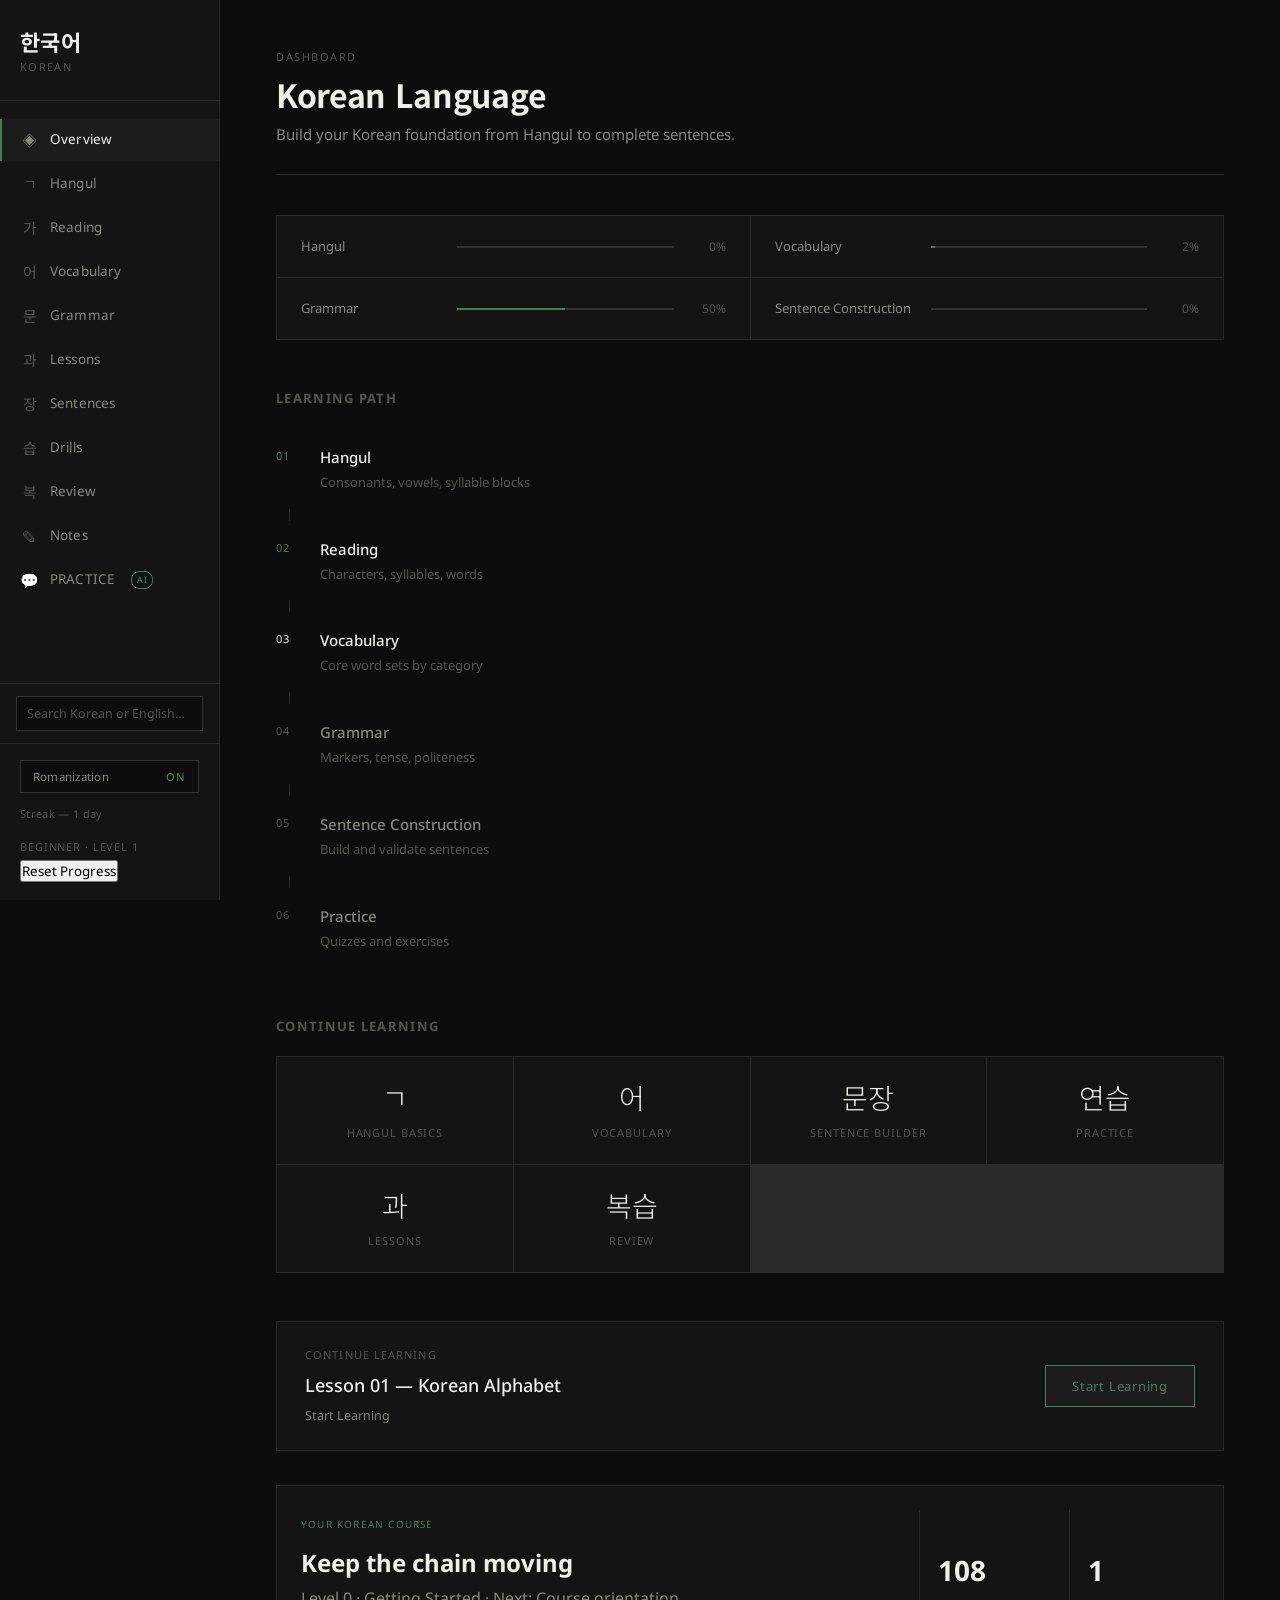
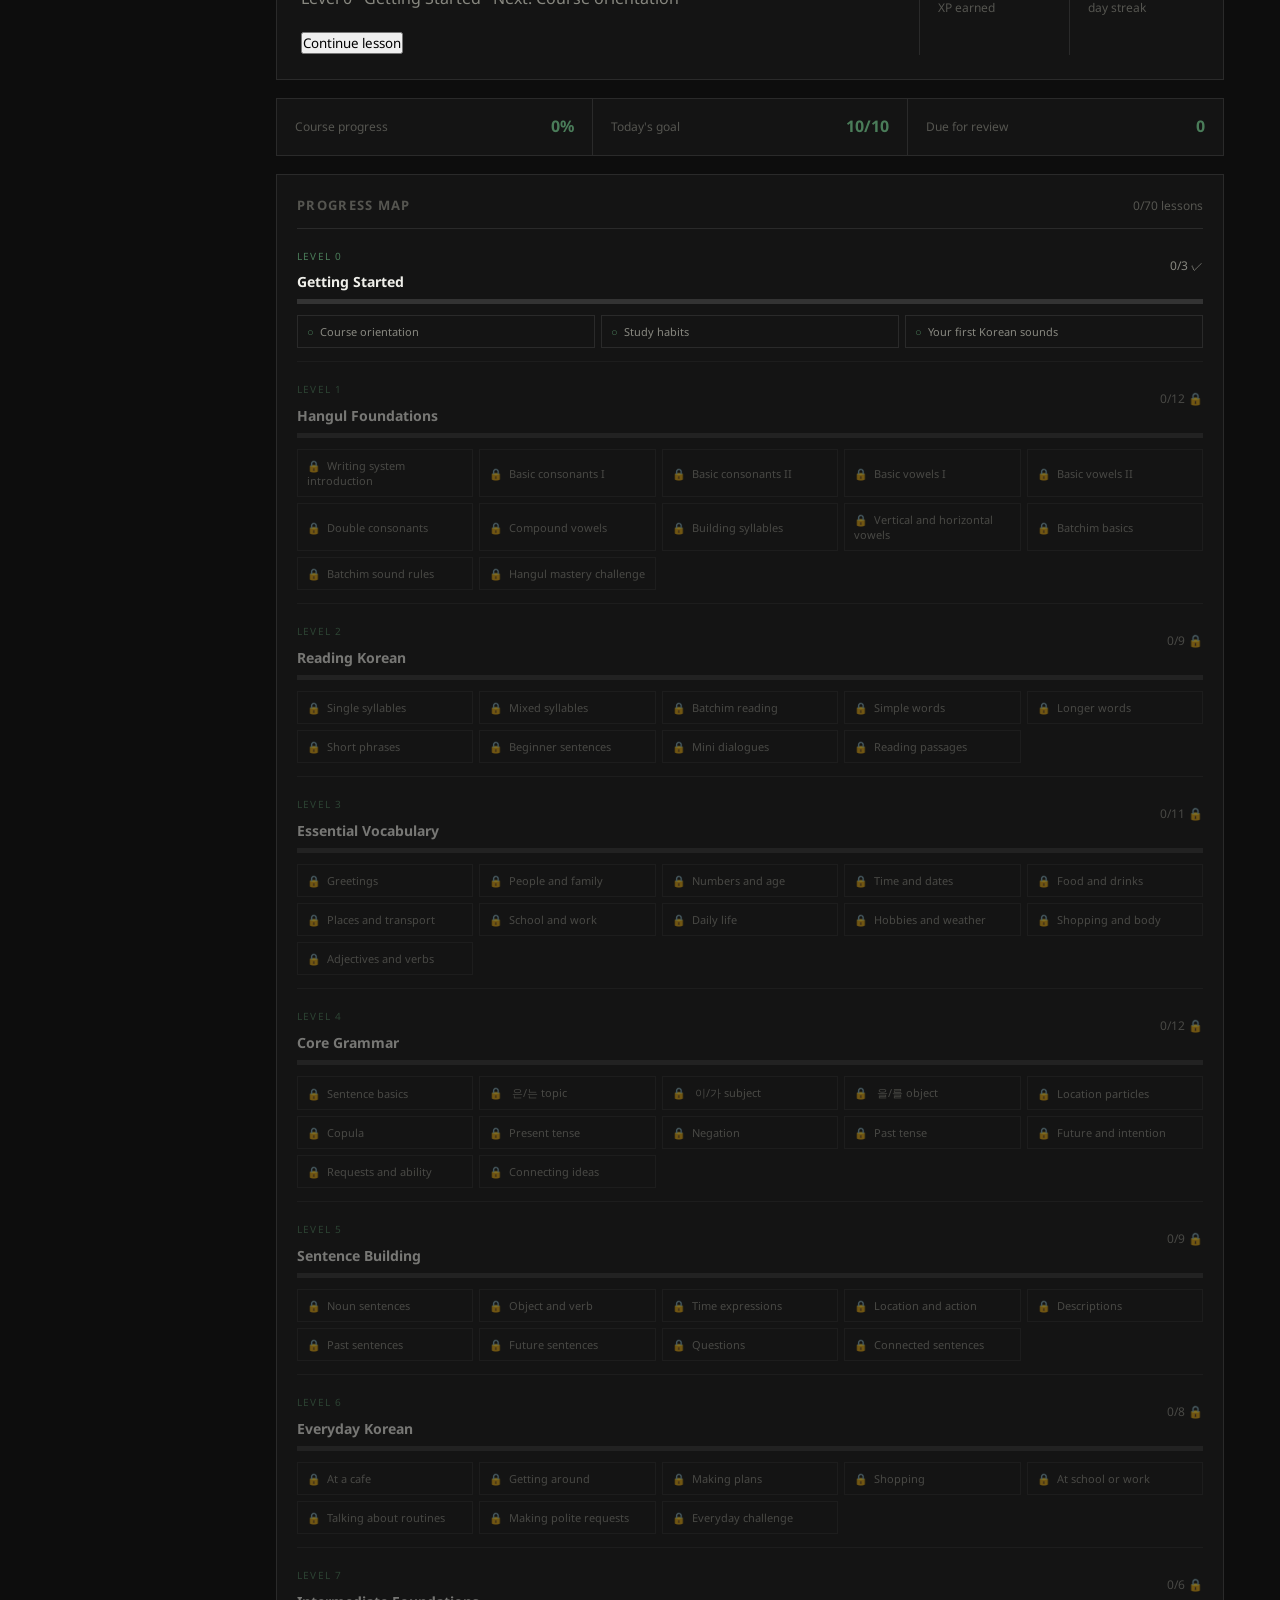
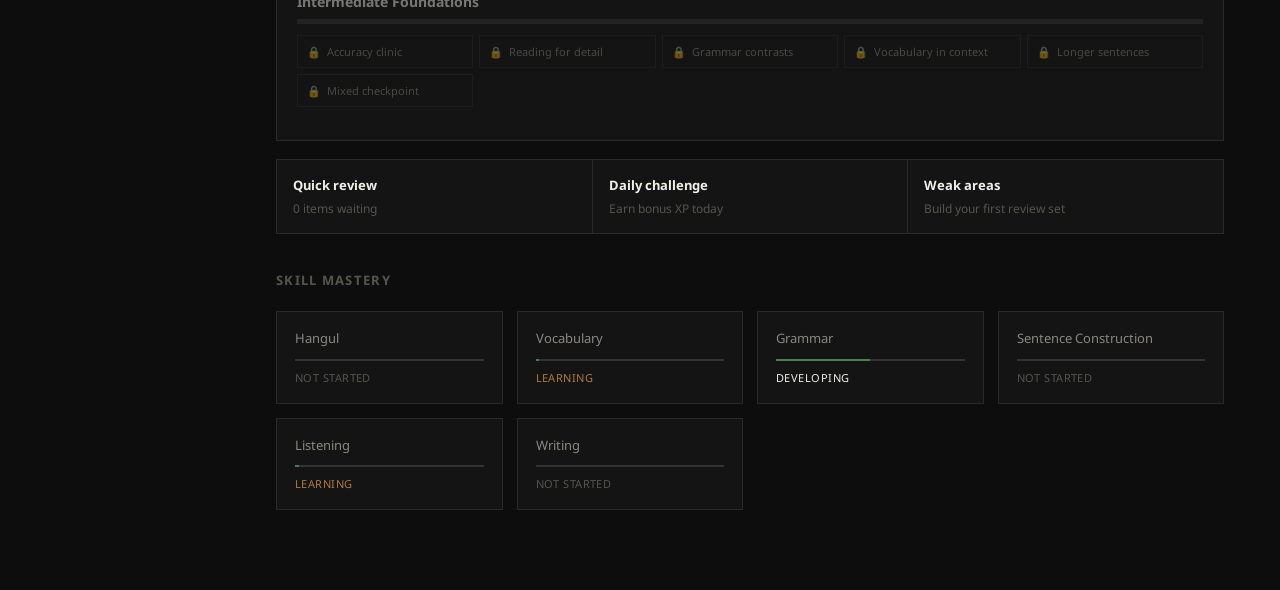
==== commit fb1adbfe: "WORTH" ====
--- a/dashboard.html
+++ b/dashboard.html
@@ -292,6 +292,12 @@
         </div>
 
         <div class="overview-continue" id="overviewContinue"></div>
+
+        <div
+          class="course-dashboard"
+          id="courseDashboard"
+          aria-live="polite"
+        ></div>
       </section>
 
       <!-- ===================== HANGUL ===================== -->
@@ -498,6 +504,7 @@
             </div>
           </div>
         </div>
+        <div id="readingCourseMount"></div>
       </section>
 
       <!-- ===================== VOCABULARY ===================== -->
@@ -515,6 +522,24 @@
           <button class="vtab" data-vcat="places">Places</button>
           <button class="vtab" data-vcat="food">Food</button>
           <button class="vtab" data-vcat="daily">Daily Life</button>
+          <button class="vtab" data-vcat="family">Family</button>
+          <button class="vtab" data-vcat="time">Time</button>
+          <button class="vtab" data-vcat="days">Days</button>
+          <button class="vtab" data-vcat="months">Months</button>
+          <button class="vtab" data-vcat="colors">Colors</button>
+          <button class="vtab" data-vcat="drinks">Drinks</button>
+          <button class="vtab" data-vcat="home">Home</button>
+          <button class="vtab" data-vcat="school">School</button>
+          <button class="vtab" data-vcat="work">Work</button>
+          <button class="vtab" data-vcat="transportation">Transport</button>
+          <button class="vtab" data-vcat="activities">Activities</button>
+          <button class="vtab" data-vcat="hobbies">Hobbies</button>
+          <button class="vtab" data-vcat="weather">Weather</button>
+          <button class="vtab" data-vcat="shopping">Shopping</button>
+          <button class="vtab" data-vcat="adjectives">Adjectives</button>
+          <button class="vtab" data-vcat="verbs">Verbs</button>
+          <button class="vtab" data-vcat="questions">Questions</button>
+          <button class="vtab" data-vcat="expressions">Expressions</button>
         </div>
 
         <div class="vocab-list" id="vocabList"></div>
--- a/style.css
+++ b/style.css
@@ -2419,6 +2419,289 @@
   color: var(--warn);
 }
 
+/* --- COURSE PROGRESSION ------------------------------------ */
+.course-dashboard {
+  margin-top: 34px;
+  display: grid;
+  gap: 18px;
+}
+.course-summary,
+.course-metrics,
+.course-map,
+.course-recommendations {
+  border: 1px solid var(--border);
+  background: var(--surface);
+}
+.course-summary {
+  display: grid;
+  grid-template-columns: 1fr 130px 130px;
+  gap: 20px;
+  padding: 24px;
+  background: linear-gradient(
+    125deg,
+    var(--surface),
+    var(--surface-raised, var(--surface))
+  );
+}
+.course-eyebrow,
+.course-level-number {
+  color: var(--accent);
+  font-size: 10px;
+  letter-spacing: 0.12em;
+  text-transform: uppercase;
+}
+.course-summary h2 {
+  margin: 8px 0 4px;
+}
+.course-summary p {
+  margin: 0 0 18px;
+  color: var(--text-muted);
+}
+.course-stat {
+  border-left: 1px solid var(--border);
+  padding-left: 18px;
+  display: flex;
+  flex-direction: column;
+  justify-content: center;
+  gap: 5px;
+}
+.course-stat strong {
+  font-size: 28px;
+  color: var(--text);
+}
+.course-stat span,
+.course-metrics span,
+.course-map-heading span,
+.course-recommendations span {
+  color: var(--text-dim);
+  font-size: 12px;
+}
+.course-metrics {
+  display: grid;
+  grid-template-columns: repeat(3, 1fr);
+  gap: 1px;
+  background: var(--border);
+}
+.course-metrics > div {
+  background: var(--surface);
+  padding: 15px 18px;
+  display: flex;
+  justify-content: space-between;
+  gap: 12px;
+  align-items: center;
+}
+.course-metrics strong {
+  color: var(--accent);
+}
+.course-map {
+  padding: 20px;
+}
+.course-map-heading {
+  display: flex;
+  align-items: center;
+  justify-content: space-between;
+  margin-bottom: 12px;
+}
+.course-map-heading .subsection-title {
+  margin: 0;
+}
+.course-level {
+  display: grid;
+  grid-template-columns: minmax(0, 1fr) 55px;
+  gap: 6px 16px;
+  padding: 13px 0;
+  border-top: 1px solid var(--border);
+}
+.course-level strong {
+  display: block;
+  margin-top: 4px;
+  font-size: 14px;
+}
+.course-level > span {
+  text-align: right;
+  color: var(--text-muted);
+  font-size: 12px;
+  padding-top: 14px;
+}
+.course-level .progress-track {
+  grid-column: 1 / -1;
+  height: 5px;
+}
+.course-level.is-locked {
+  opacity: 0.45;
+}
+.course-lesson-list {
+  grid-column: 1 / -1;
+  display: grid;
+  grid-template-columns: repeat(auto-fit, minmax(170px, 1fr));
+  gap: 6px;
+  padding-top: 5px;
+}
+.course-lesson {
+  border: 1px solid var(--border);
+  background: transparent;
+  color: var(--text-muted);
+  text-align: left;
+  padding: 8px 9px;
+  font-size: 11px;
+  cursor: pointer;
+}
+.course-lesson span {
+  color: var(--accent);
+  margin-right: 6px;
+}
+.course-lesson.is-unlocked:hover {
+  border-color: var(--accent);
+  color: var(--text);
+}
+.course-lesson.is-locked {
+  cursor: not-allowed;
+}
+.course-recommendations {
+  display: grid;
+  grid-template-columns: repeat(3, 1fr);
+  gap: 1px;
+  background: var(--border);
+}
+.course-recommendations button {
+  border: 0;
+  background: var(--surface);
+  color: var(--text);
+  text-align: left;
+  padding: 16px;
+  cursor: pointer;
+  display: grid;
+  gap: 6px;
+}
+.course-recommendations button:hover {
+  background: var(--surface-hover, var(--surface));
+}
+.course-recommendations strong {
+  font-size: 13px;
+}
+
+.reading-course-heading {
+  margin: 38px 0 16px;
+}
+.reading-course-heading p {
+  color: var(--text-muted);
+  font-size: 13px;
+}
+.reading-course-stage {
+  border-top: 1px solid var(--border);
+  padding: 20px 0;
+}
+.reading-course-stage h3 {
+  margin: 0 0 14px;
+  font-size: 15px;
+}
+.reading-course-grid {
+  display: grid;
+  grid-template-columns: repeat(auto-fit, minmax(230px, 1fr));
+  gap: 12px;
+}
+.reading-item {
+  border: 1px solid var(--border);
+  background: var(--surface);
+  padding: 16px;
+}
+.reading-item-kr {
+  min-height: 40px;
+  color: var(--text);
+  font-size: 21px;
+}
+.reading-item-kr .listen-btn {
+  margin-left: 6px;
+}
+.reading-item-actions {
+  display: flex;
+  flex-wrap: wrap;
+  gap: 6px;
+  margin: 12px 0;
+}
+.reading-reveal {
+  border: 1px solid var(--border);
+  background: transparent;
+  color: var(--text-muted);
+  padding: 6px 8px;
+  font-size: 11px;
+  cursor: pointer;
+}
+.reading-reveal:hover {
+  border-color: var(--accent);
+  color: var(--text);
+}
+.reading-item-support {
+  display: none;
+  margin: 7px 0;
+  color: var(--text-muted);
+  font-size: 12px;
+}
+.reading-item-support.is-visible {
+  display: block;
+}
+.reading-check {
+  display: grid;
+  gap: 6px;
+  margin-top: 14px;
+  color: var(--text-dim);
+  font-size: 11px;
+}
+.reading-check select {
+  border: 1px solid var(--border);
+  background: var(--surface);
+  color: var(--text);
+  padding: 7px;
+}
+.reading-feedback {
+  min-height: 18px;
+  margin-top: 8px;
+  font-size: 11px;
+}
+.reading-feedback.is-correct {
+  color: var(--accent);
+}
+.reading-feedback.is-wrong {
+  color: var(--warn);
+}
+.review-mistake-item {
+  display: grid;
+  gap: 6px;
+}
+.review-mistake-meta {
+  color: var(--text-dim);
+  font-size: 11px;
+}
+.review-practice-btn {
+  justify-self: start;
+  border: 1px solid var(--border);
+  background: transparent;
+  color: var(--accent);
+  padding: 6px 9px;
+  font-size: 11px;
+  cursor: pointer;
+}
+
+@media (max-width: 680px) {
+  .course-summary {
+    grid-template-columns: 1fr 1fr;
+  }
+  .course-summary > div:first-child {
+    grid-column: 1 / -1;
+  }
+  .course-stat {
+    border-left: 0;
+    padding-left: 0;
+  }
+  .course-metrics,
+  .course-recommendations {
+    grid-template-columns: 1fr;
+  }
+  .course-metrics > div {
+    border-bottom: 1px solid var(--border);
+  }
+}
+
 .lesson-card-mastery {
   font-size: 10.5px;
   letter-spacing: 0.04em;
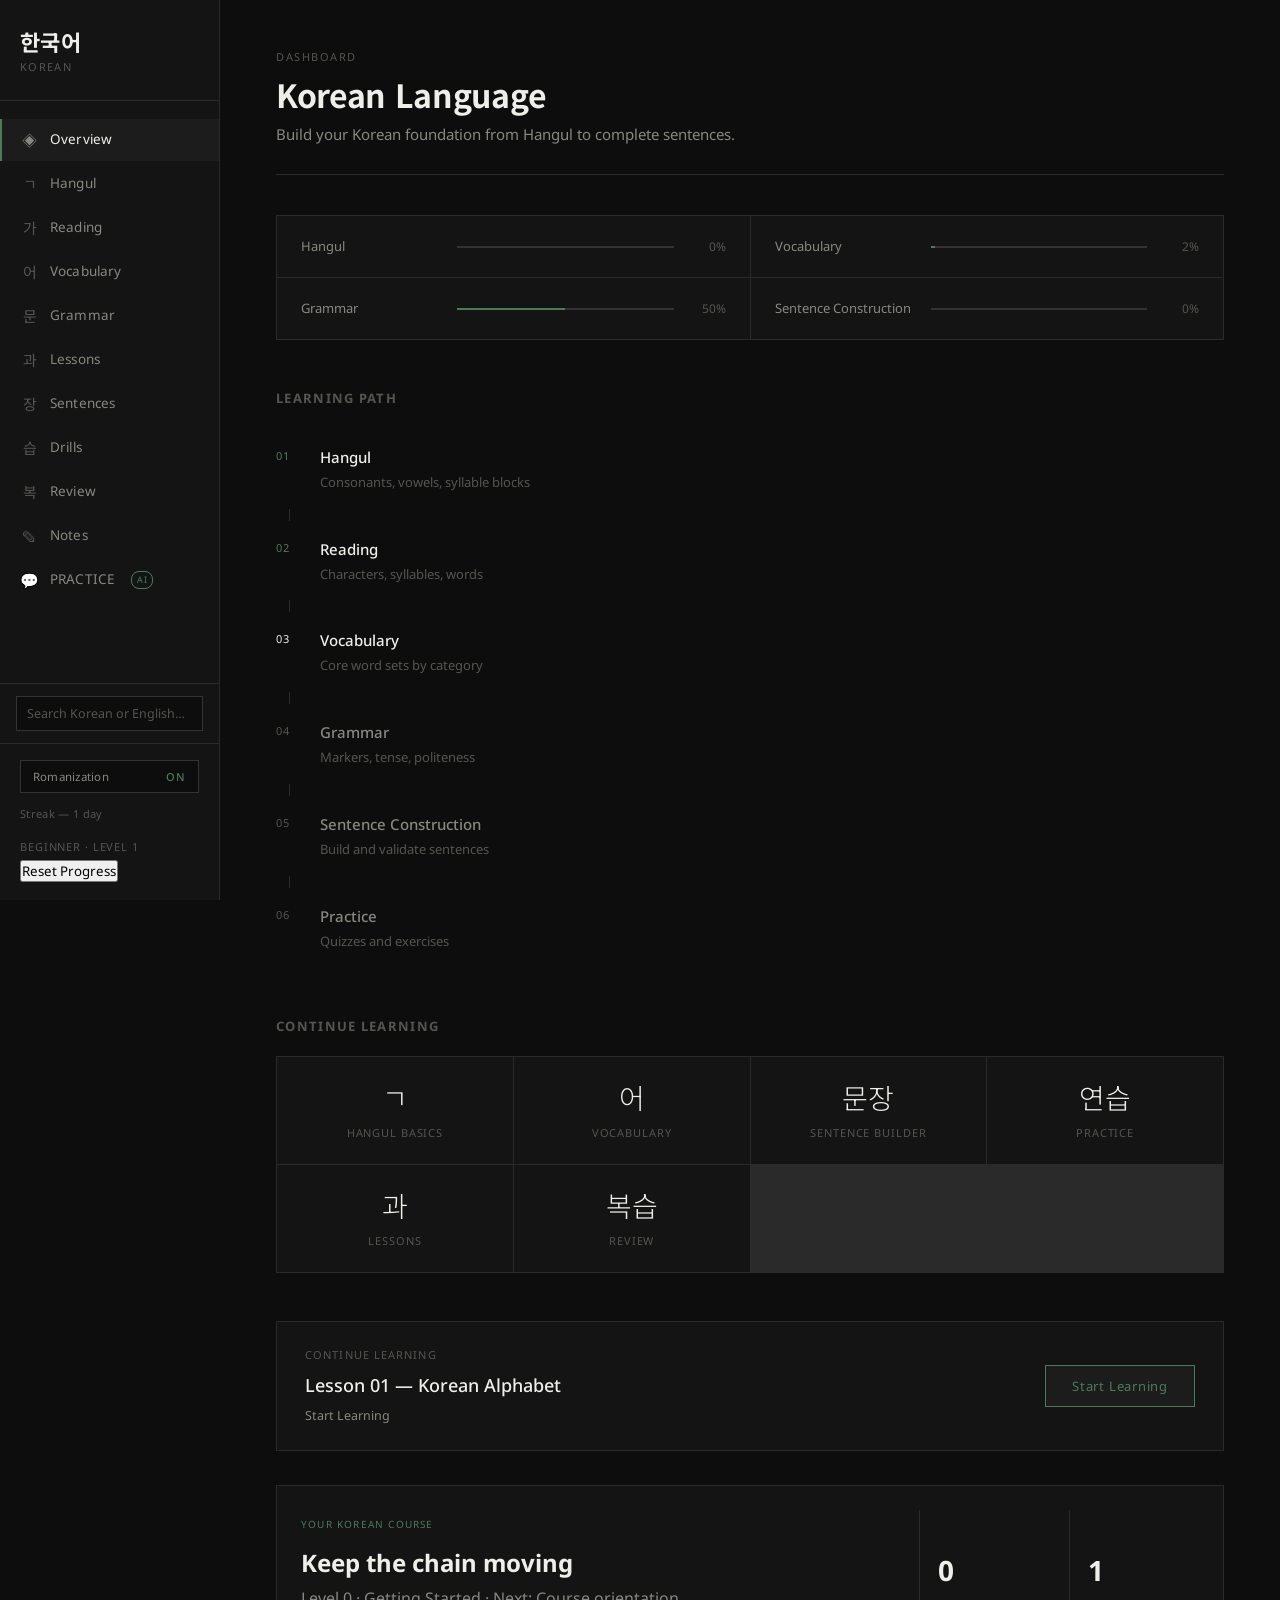
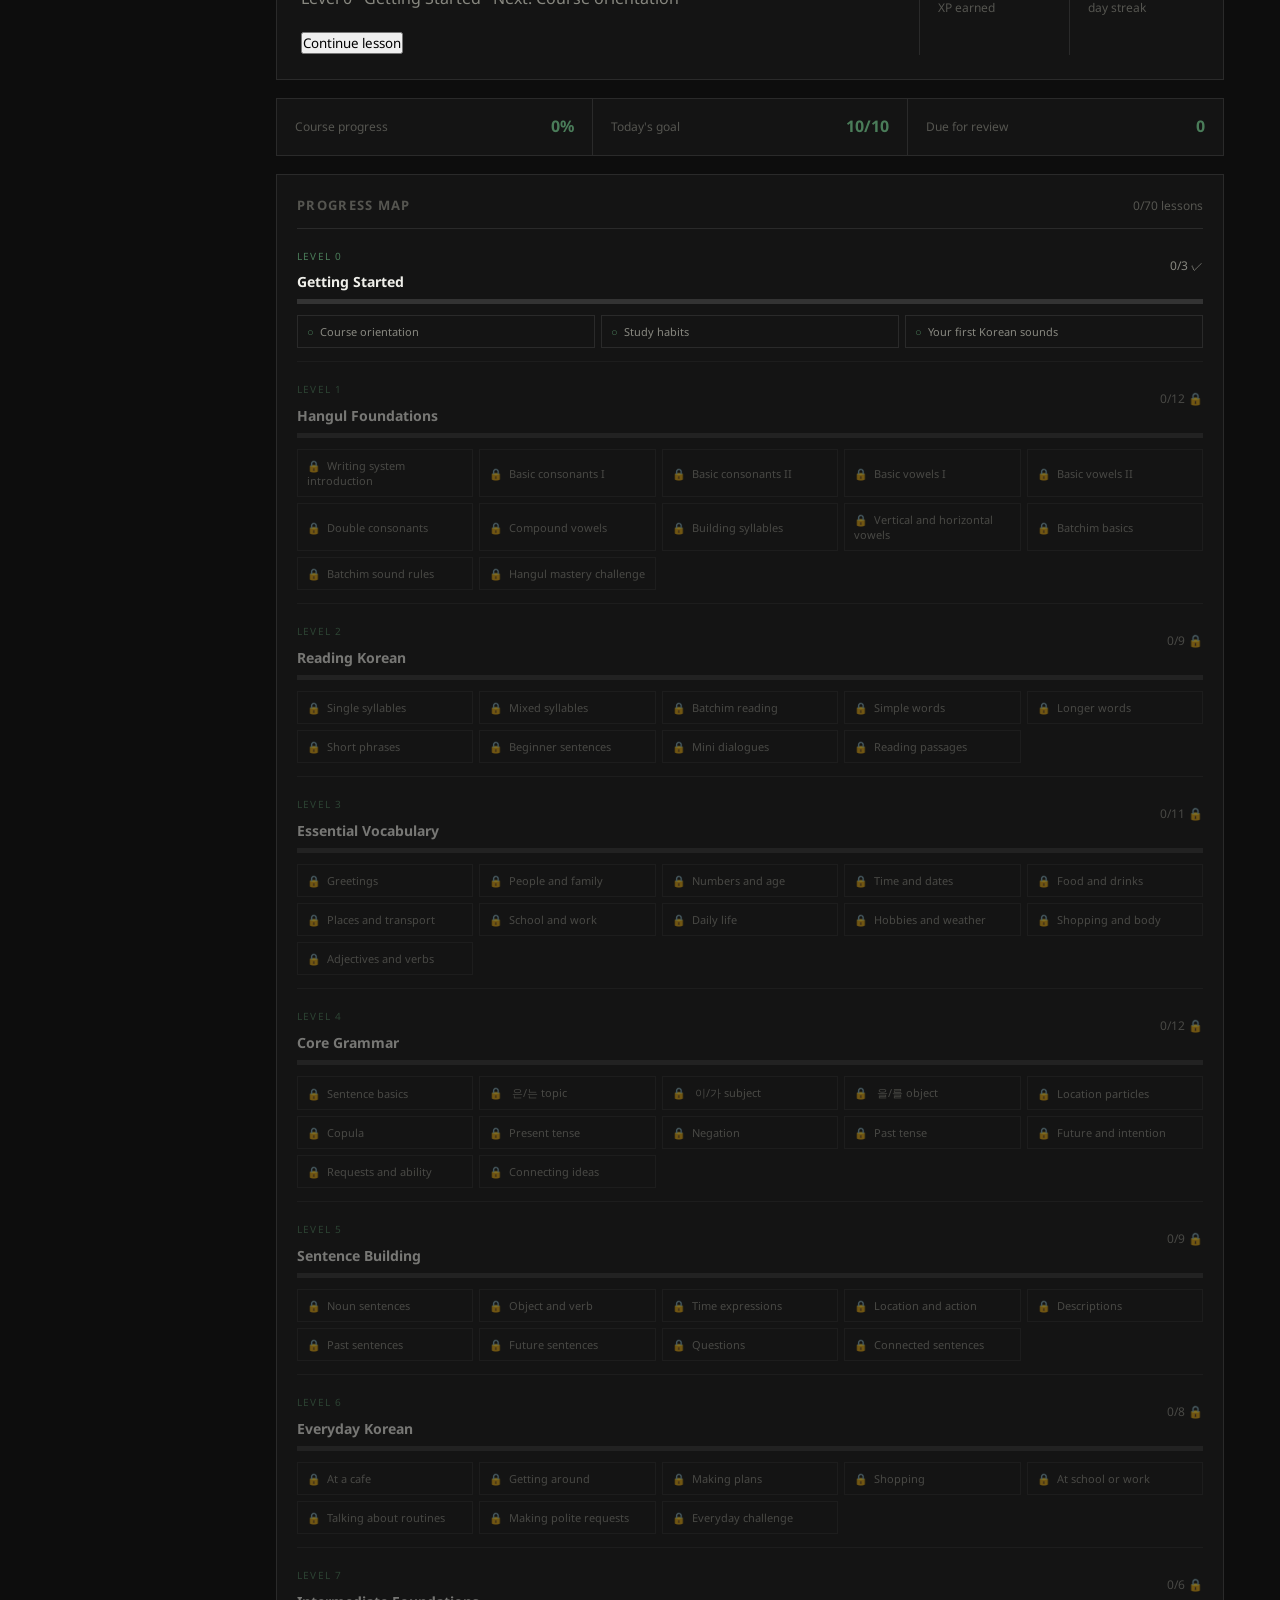
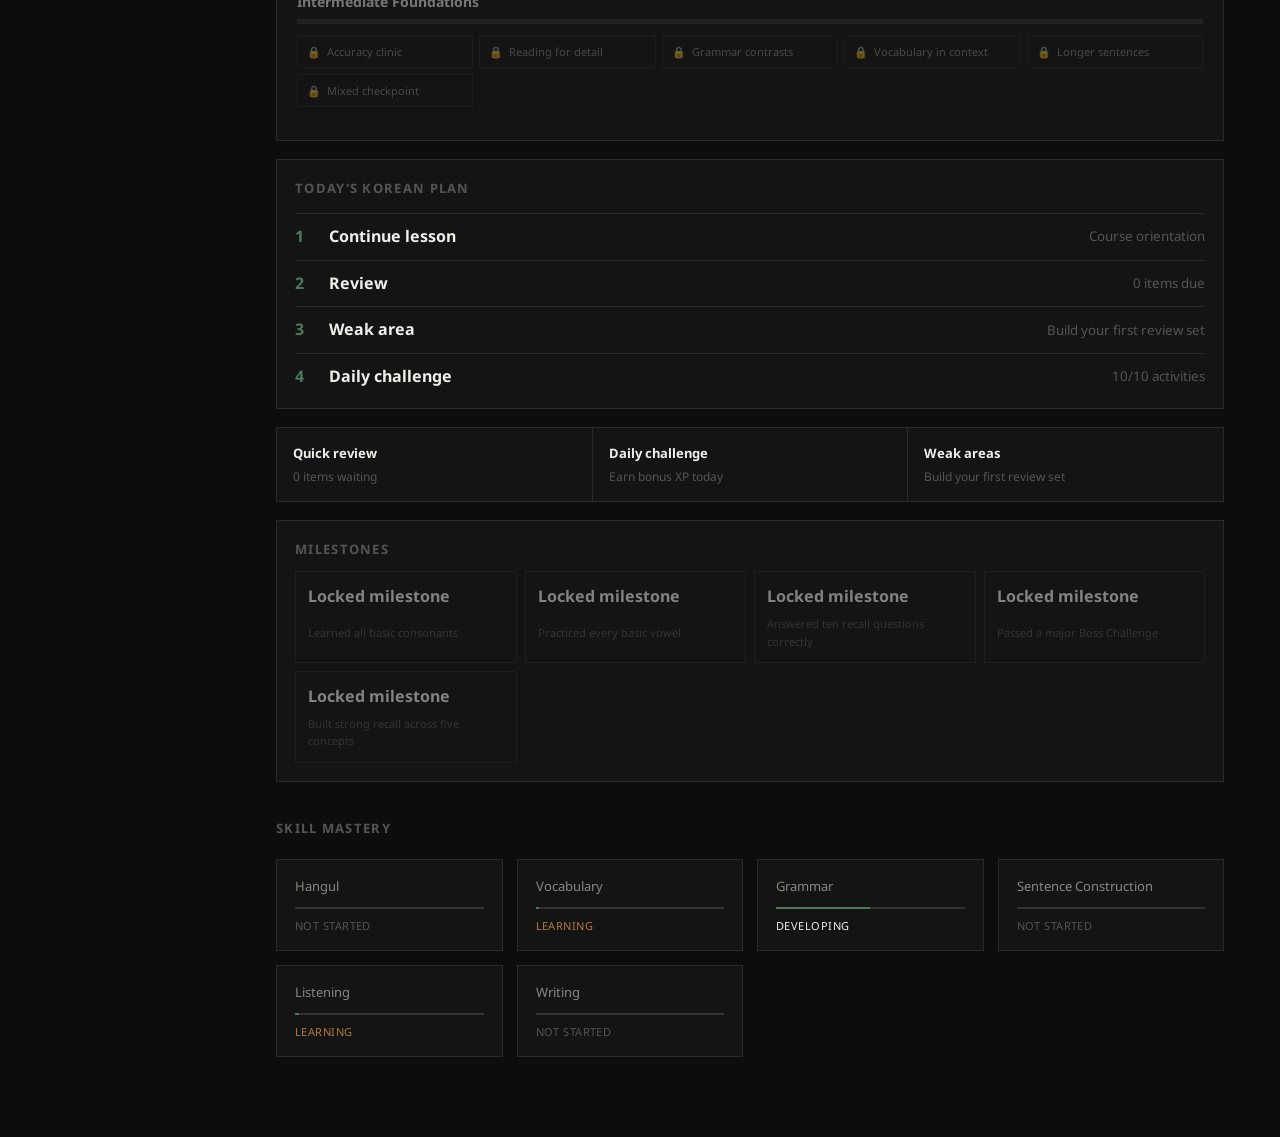
==== commit 0f96290b: "FIX" ====
--- a/dashboard.html
+++ b/dashboard.html
@@ -681,9 +681,13 @@
           <button class="ptab" data-pmode="listening">Listening</button>
           <button class="ptab" data-pmode="translation">Translation</button>
           <button class="ptab" data-pmode="free-writing">Free Writing</button>
+          <button class="ptab" data-pmode="typing">Korean Typing</button>
           <button class="ptab" data-pmode="dictation">Dictation</button>
           <button class="ptab" data-pmode="conversation">Conversation</button>
           <button class="ptab" data-pmode="debate">Debate / Opinion</button>
+          <button class="ptab ptab-boss" data-pmode="boss">
+            Hangul Boss Challenge
+          </button>
         </div>
 
         <div class="practice-area" id="practiceArea"></div>
--- a/style.css
+++ b/style.css
@@ -2664,6 +2664,161 @@
 .reading-feedback.is-wrong {
   color: var(--warn);
 }
+.checkpoint-controls {
+  display: flex;
+  gap: 8px;
+  margin: 10px 0;
+}
+.checkpoint-hint,
+.checkpoint-reveal {
+  border: 1px solid var(--border);
+  background: transparent;
+  color: var(--text-muted);
+  padding: 7px 10px;
+  font-size: 11px;
+  cursor: pointer;
+}
+.checkpoint-hint:hover,
+.checkpoint-reveal:hover {
+  border-color: var(--accent);
+  color: var(--text);
+}
+.quiz-feedback.hint {
+  color: var(--warn);
+}
+.lesson-result-message {
+  min-height: 20px;
+  margin: 14px 0;
+  font-size: 13px;
+}
+.lesson-result-message.needs-review {
+  color: var(--warn);
+}
+.lesson-result-message.complete {
+  color: var(--accent);
+}
+.course-daily-plan {
+  border: 1px solid var(--border);
+  background: var(--surface);
+  padding: 18px;
+  display: grid;
+  gap: 10px;
+}
+.course-daily-plan .subsection-title {
+  margin: 0 0 4px;
+}
+.course-daily-plan > div {
+  display: grid;
+  grid-template-columns: 24px 1fr auto;
+  gap: 10px;
+  align-items: center;
+  border-top: 1px solid var(--border);
+  padding-top: 10px;
+}
+.course-daily-plan > div > span {
+  color: var(--accent);
+  font-weight: 700;
+}
+.course-daily-plan small {
+  color: var(--text-dim);
+  text-align: right;
+}
+.boss-intro,
+.boss-result {
+  border: 1px solid var(--border);
+  background: var(--surface);
+  padding: 28px;
+  text-align: center;
+}
+.boss-intro h2,
+.boss-result h2 {
+  margin: 8px 0;
+}
+.boss-header {
+  display: flex;
+  justify-content: space-between;
+  align-items: center;
+  border-bottom: 1px solid var(--border);
+  padding-bottom: 12px;
+  margin-bottom: 24px;
+}
+.boss-question {
+  max-width: 560px;
+  margin: 0 auto;
+  text-align: center;
+}
+.boss-question .quiz-char {
+  font-size: 68px;
+  margin: 24px 0;
+}
+.boss-result strong {
+  color: var(--accent);
+  font-size: 20px;
+}
+.ptab-boss {
+  color: var(--accent);
+}
+.review-recall-input {
+  display: block;
+  width: 100%;
+  box-sizing: border-box;
+  border: 1px solid var(--border);
+  background: var(--surface);
+  color: var(--text);
+  padding: 10px;
+  margin: 12px 0;
+}
+.review-recall-input:focus {
+  border-color: var(--accent);
+  outline: none;
+}
+.typing-target {
+  font-size: 30px;
+  color: var(--text);
+  margin: 22px 0;
+}
+.typing-card .free-writing-input {
+  min-height: 74px;
+  font-size: 18px;
+}
+.review-breakdown {
+  grid-column: 1 / -1;
+  border: 1px solid var(--border);
+  padding: 12px 16px;
+  color: var(--text-muted);
+  font-size: 12px;
+}
+.course-achievements {
+  border: 1px solid var(--border);
+  background: var(--surface);
+  padding: 18px;
+}
+.course-achievements .subsection-title {
+  margin: 0 0 12px;
+}
+.achievement-grid {
+  display: grid;
+  grid-template-columns: repeat(auto-fit, minmax(180px, 1fr));
+  gap: 8px;
+}
+.achievement-card {
+  display: grid;
+  gap: 5px;
+  border: 1px solid var(--border);
+  padding: 12px;
+  opacity: 0.5;
+}
+.achievement-card span {
+  color: var(--text-dim);
+  font-size: 11px;
+}
+.achievement-card.is-unlocked {
+  opacity: 1;
+  border-color: var(--accent);
+}
+.achievement-card.is-unlocked strong {
+  color: var(--accent);
+}
 .review-mistake-item {
   display: grid;
   gap: 6px;
@@ -3351,6 +3506,7 @@
   color: var(--text-muted);
   line-height: 1.6;
   display: -webkit-box;
+  line-clamp: 4;
   -webkit-line-clamp: 4;
   -webkit-box-orient: vertical;
   overflow: hidden;
